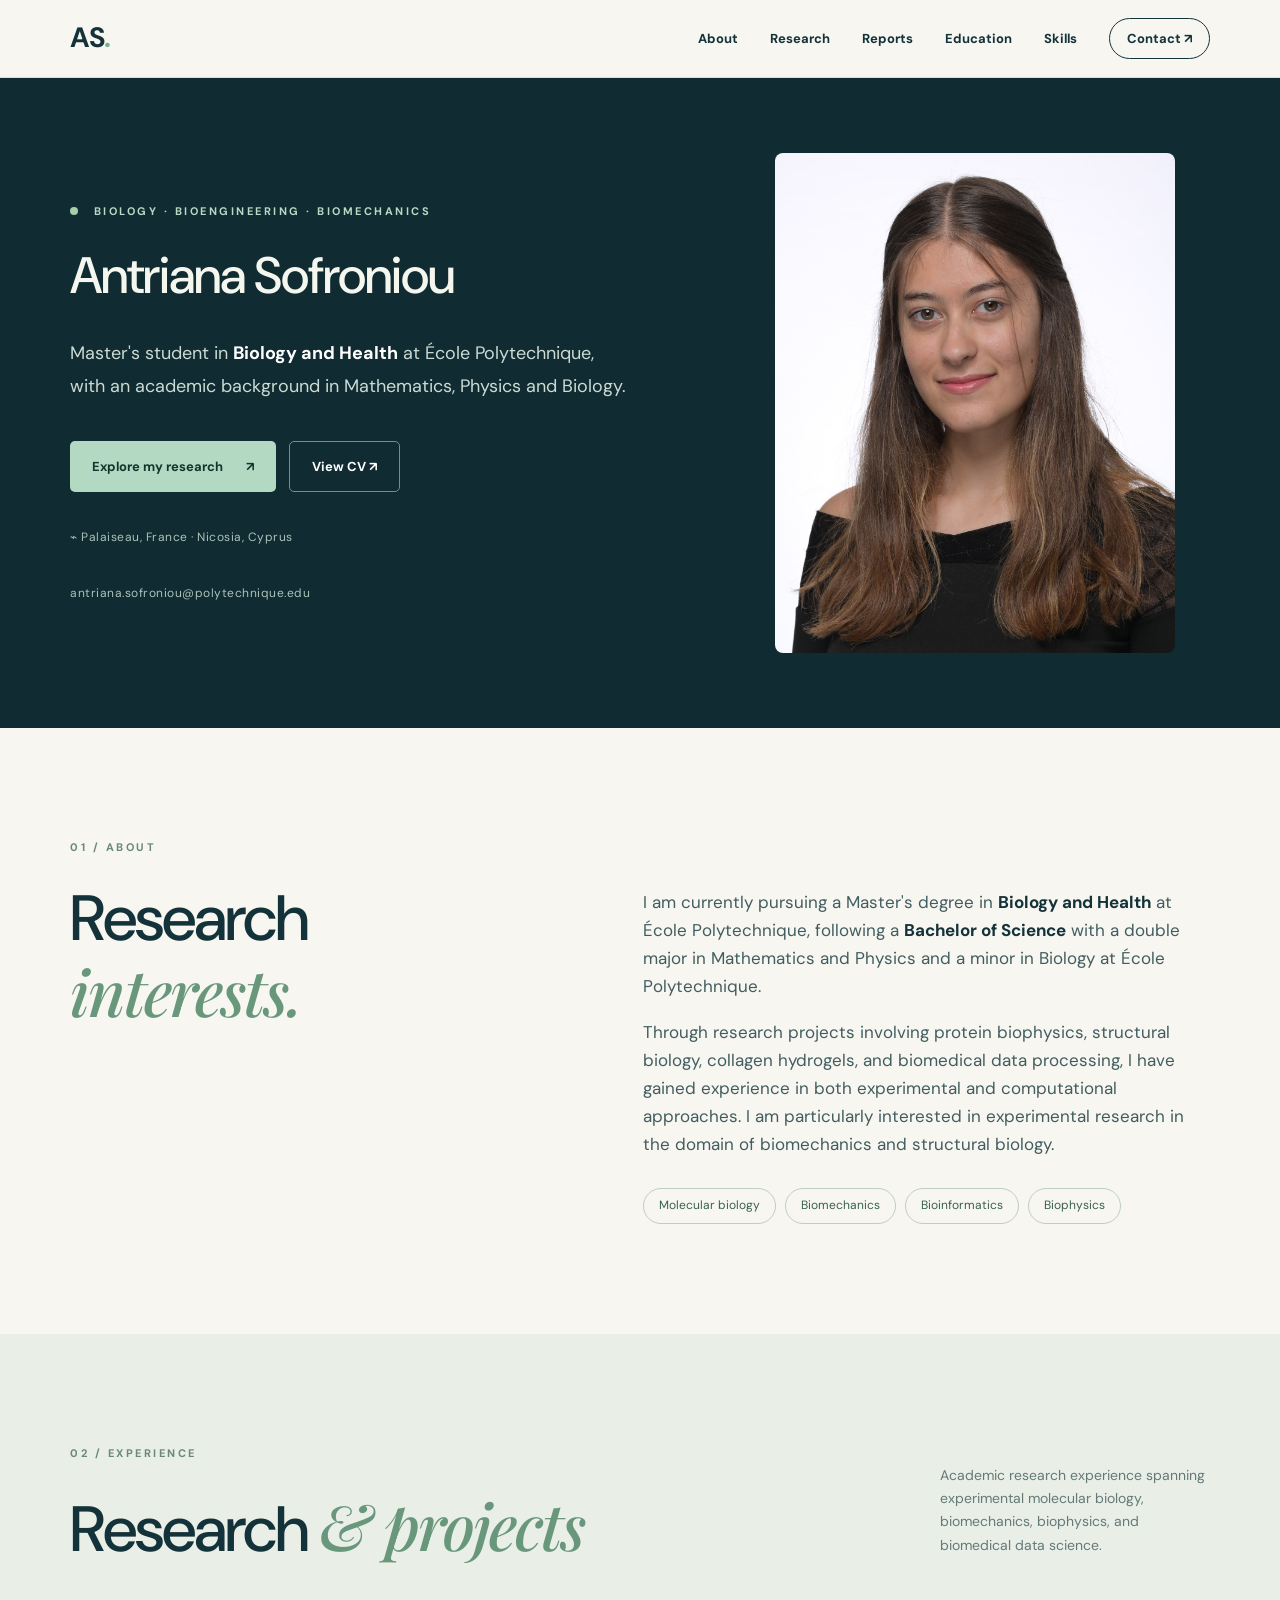
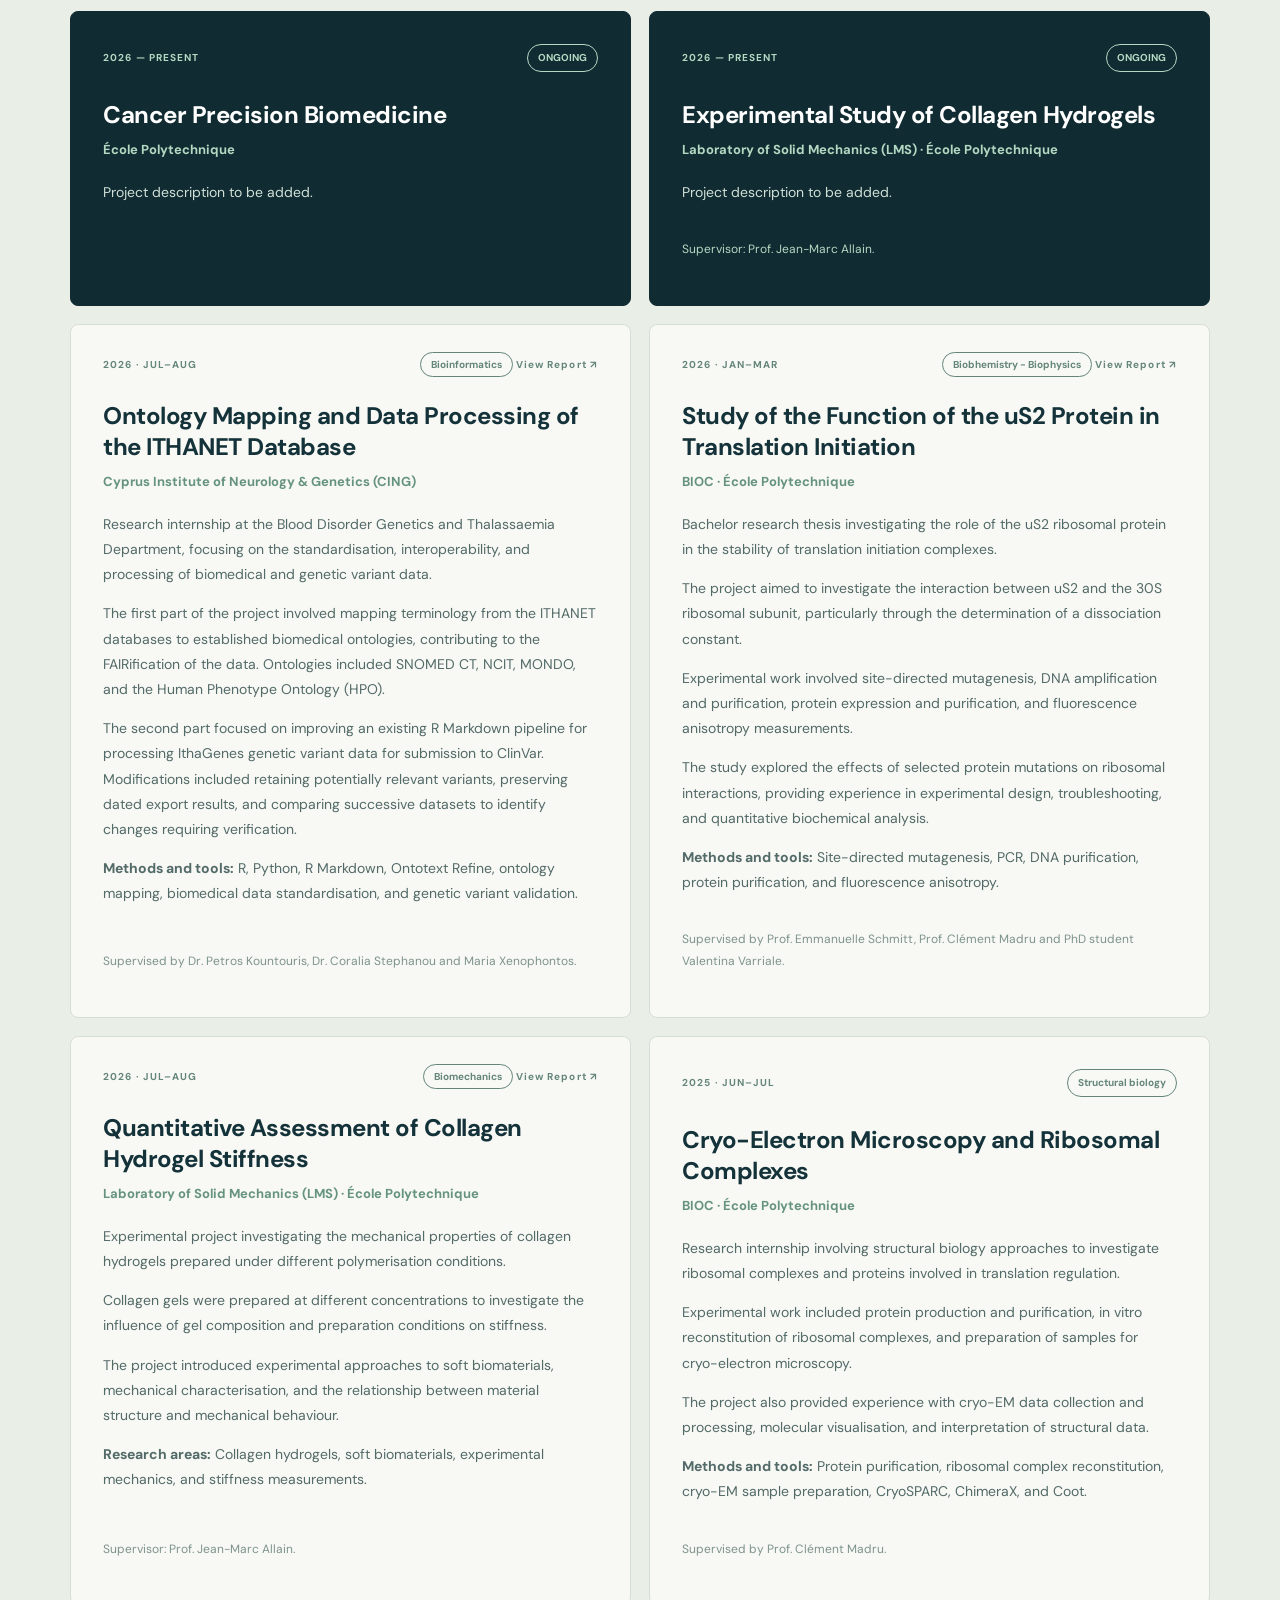
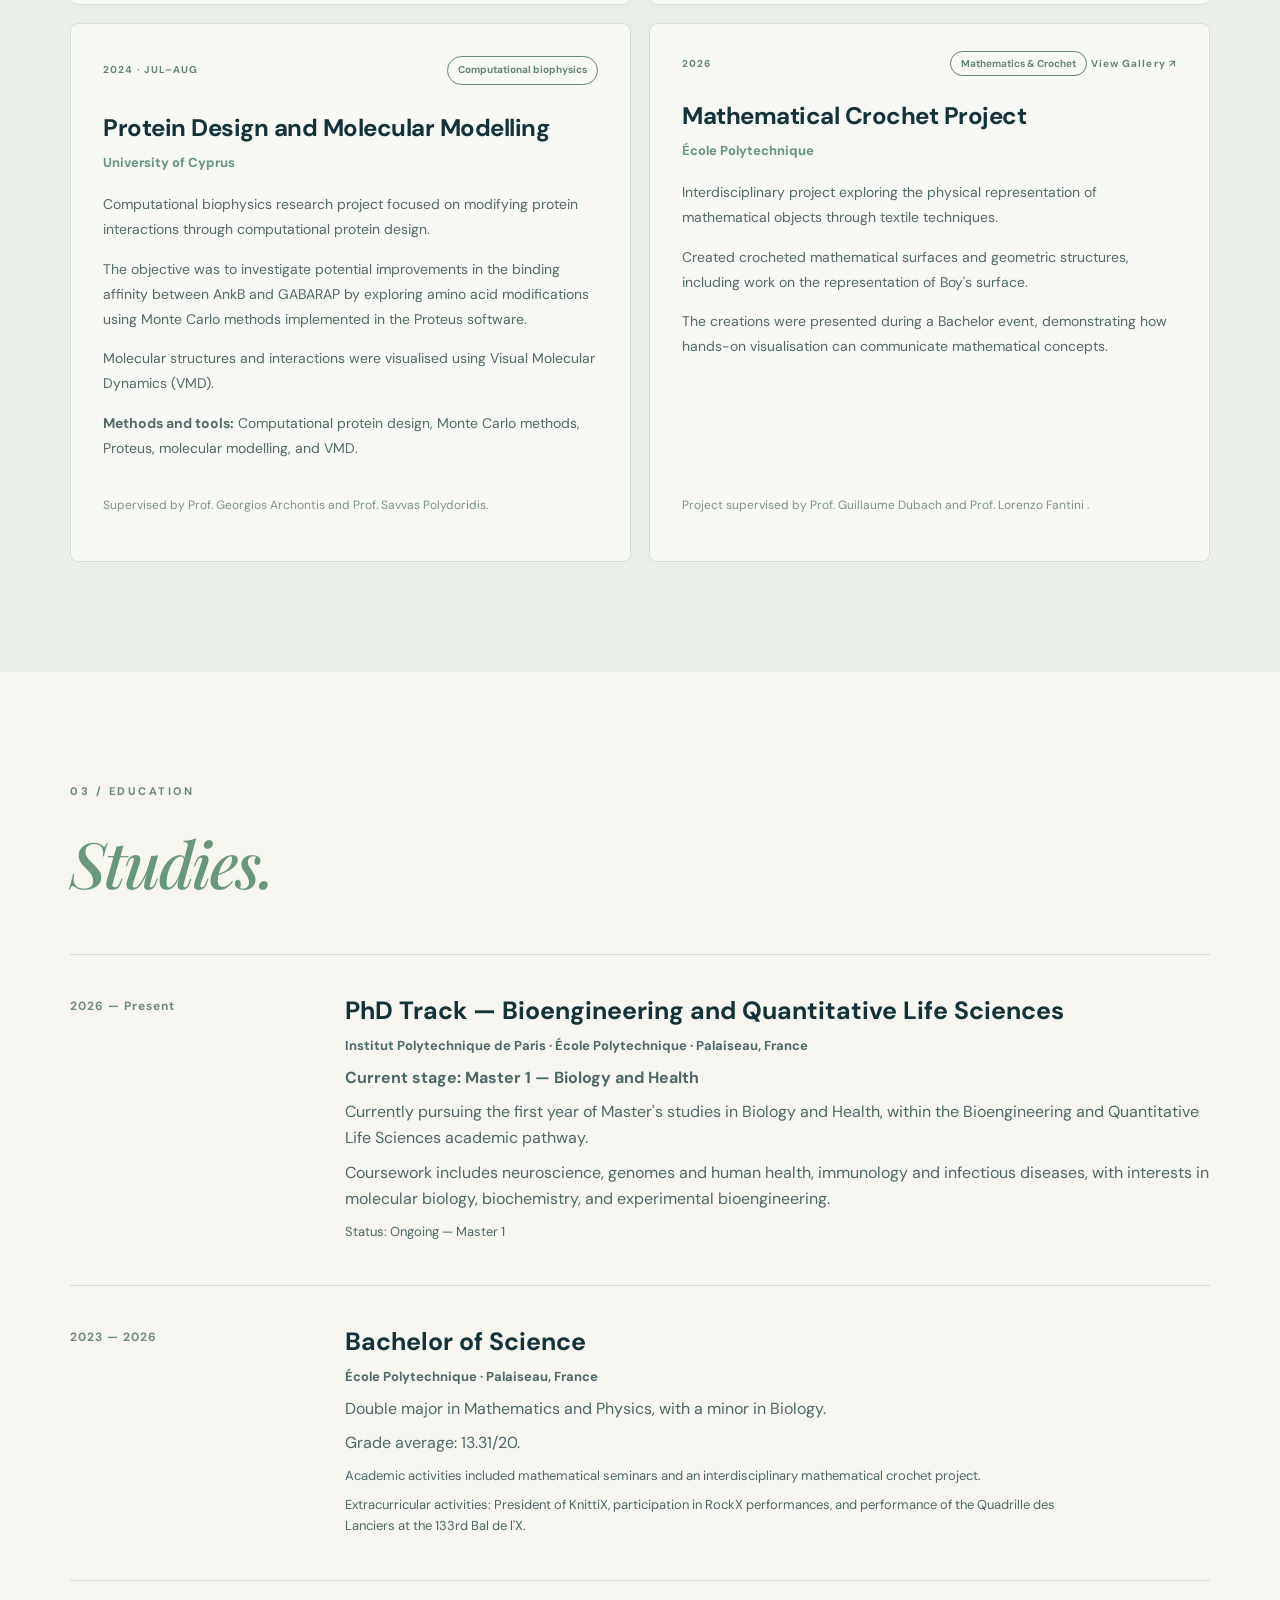
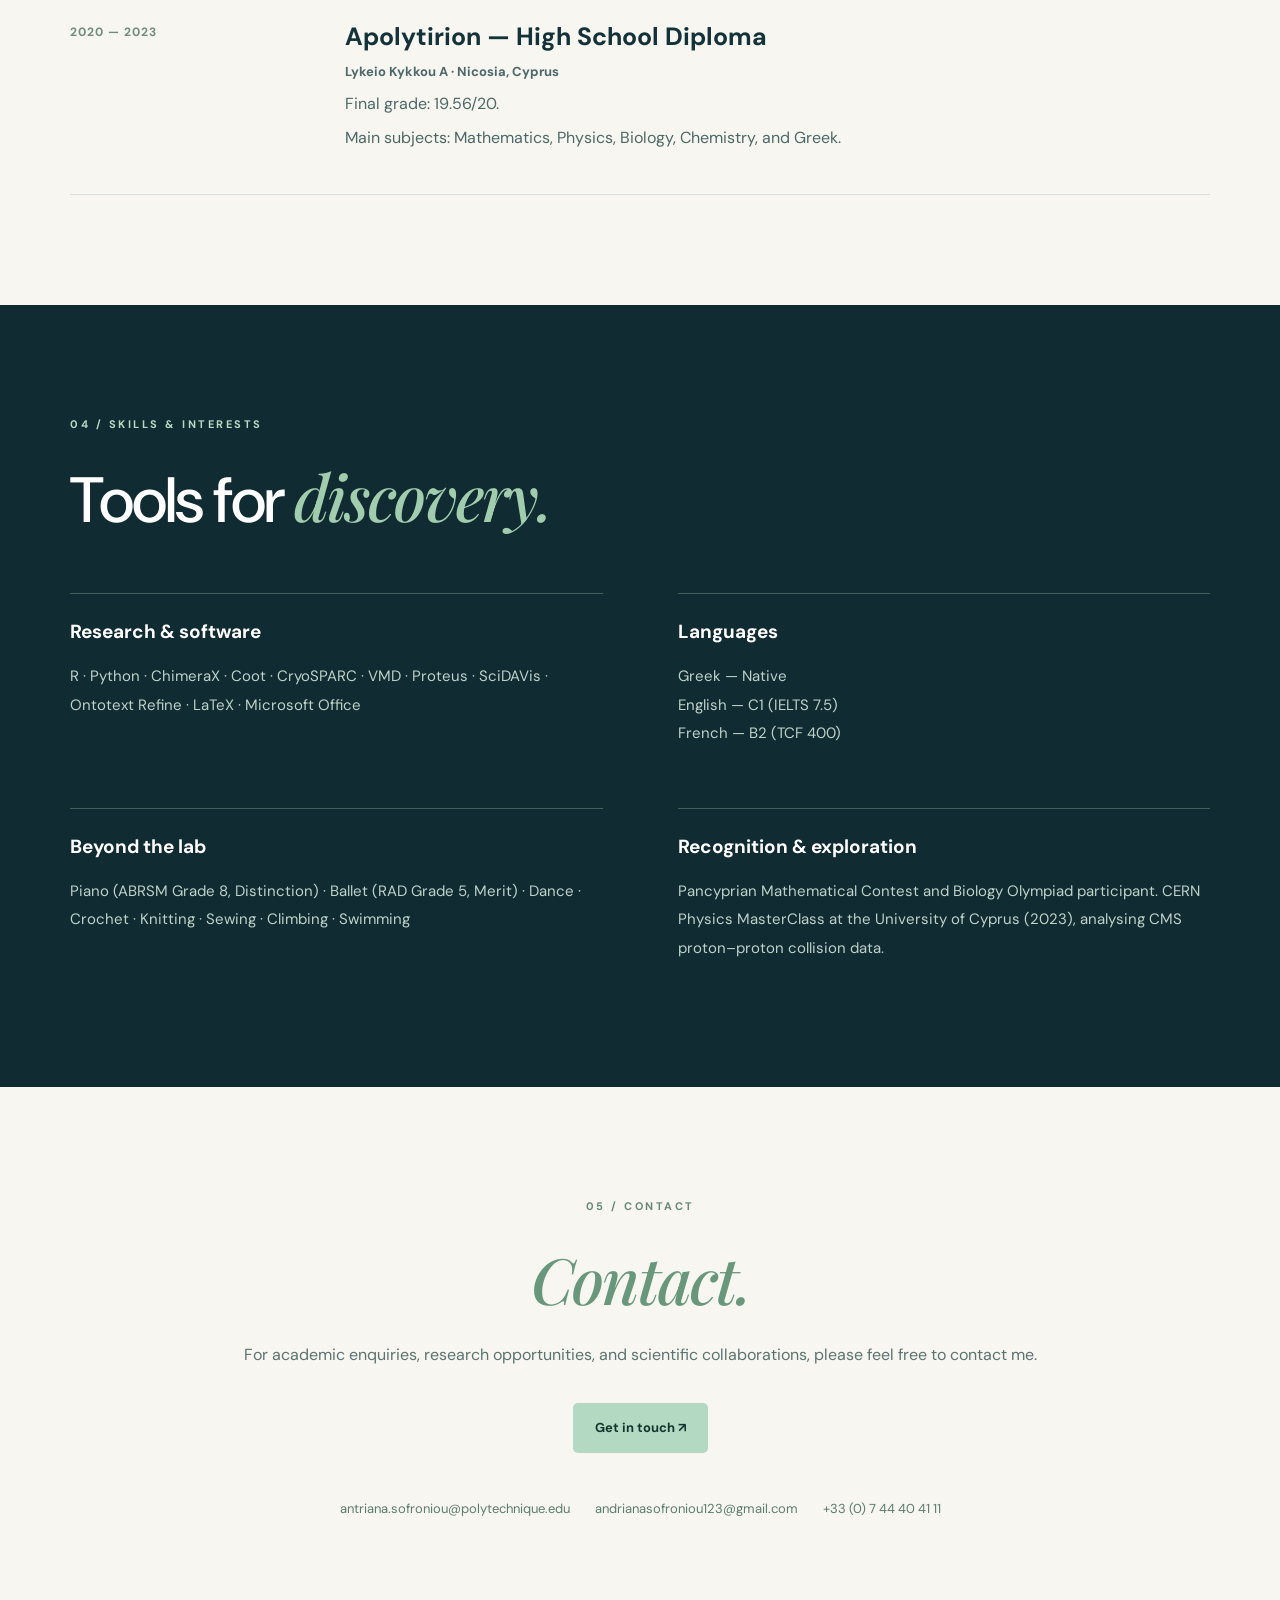
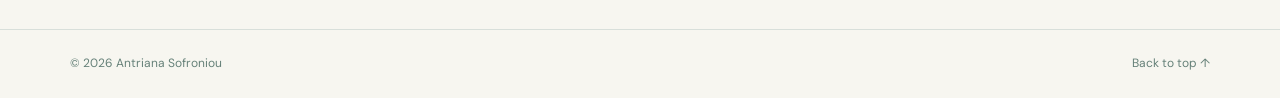
==== index.html @ 21ce2e19 "Update homepage with profile photo and professional design" ====
<!doctype html>
<html lang="en">

<head>
  <meta charset="utf-8">
  <meta name="viewport" content="width=device-width, initial-scale=1">

  <meta name="description"
    content="Antriana Sofroniou — Master's student in Biology and Health at École Polytechnique, with research experience in molecular biology, biomechanics, bioinformatics and biophysics.">

  <meta name="theme-color" content="#102b31">

  <title>Antriana Sofroniou | Academic & Research Portfolio</title>

  <link rel="stylesheet" href="style.css">
  <script src="script.js" defer></script>
</head>

<body>

  <a class="skip" href="#main">Skip to main content</a>

  <!-- NAVIGATION -->

  <header class="site-header">
    <nav class="nav wrap" aria-label="Main navigation">

      <a href="#top" class="brand">
        AS<span class="brand-dot">.</span>
      </a>

      <button
        class="menu-toggle"
        aria-expanded="false"
        aria-controls="nav-links"
        aria-label="Toggle menu">
        ☰
      </button>

      <div class="nav-links" id="nav-links">
        <a href="#about">About</a>
        <a href="#experience">Research</a>
        <a href="#reports">Reports</a>
        <a href="#education">Education</a>
        <a href="#skills">Skills</a>
        <a href="#contact" class="nav-contact">Contact ↗</a>
      </div>

    </nav>
  </header>

  <main id="main">

    <!-- HERO -->

    <section class="hero" id="top">
      <div class="wrap hero-grid">

        <div>

          <p class="eyebrow">
            <span class="signal"></span>
            BIOLOGY · BIOENGINEERING · BIOMECHANICS
          </p>

          <h1>Antriana Sofroniou</h1>

          <p class="hero-lead">
            Master's student in <strong>Biology and Health</strong>
            at École Polytechnique, with an academic background
            in Mathematics, Physics and Biology.
          </p>

          <div class="actions">

            <a class="btn btn-primary" href="#experience">
              Explore my research <span>↗</span>
            </a>

            <a class="btn btn-secondary"
              href="cv.pdf"
              target="_blank"
              rel="noopener noreferrer">
              View CV ↗
            </a>

          </div>

          <p class="location">
            ⌁ Palaiseau, France · Nicosia, Cyprus
          </p>

          <p class="location">
            <a href="mailto:antriana.sofroniou@polytechnique.edu">
              antriana.sofroniou@polytechnique.edu
            </a>
          </p>

        </div>

        <!-- PROFILE PHOTOGRAPH -->

        <div class="hero-photo">
          <img
            src="images/profile.jpg"
            alt="Portrait of Antriana Sofroniou">
        </div>

      </div>
    </section>


    <!-- ABOUT / RESEARCH INTERESTS -->

    <section class="section intro-section" id="about">

      <div class="wrap two-col">

        <div>
          <p class="eyebrow dark">01 / ABOUT</p>

          <h2>
            Research<br>
            <em>interests.</em>
          </h2>
        </div>

        <div class="intro-copy">

          <p>
            I am currently pursuing a Master's degree in
            <strong>Biology and Health</strong> at École Polytechnique,
            following a <strong>Bachelor of Science</strong> with a double major
            in Mathematics and Physics and a minor in Biology at École Polytechnique.
          </p>

          <p>
            Through research projects involving protein biophysics,
            structural biology, collagen hydrogels, and biomedical
            data processing, I have gained experience in both
            experimental and computational approaches.
            I am particularly interested in experimental research in the domain of biomechanics and structural biology.
          </p>

          <div class="tags">
            <span>Molecular biology</span>
            <span>Biomechanics</span>
            <span>Bioinformatics</span>
            <span>Biophysics</span>
          </div>

        </div>

      </div>
    </section>


    <!-- RESEARCH EXPERIENCE -->

    <section class="section section-tinted" id="experience">

      <div class="wrap">

        <div class="section-heading">

          <div>
            <p class="eyebrow dark">02 / EXPERIENCE</p>

            <h2>
              Research <em>& projects</em>
            </h2>
          </div>

          <p class="heading-note">
            Academic research experience spanning experimental
            molecular biology, biomechanics, biophysics, and biomedical data science.
          </p>

        </div>


        <div class="experience-grid">
          
          <!-- ONGOING PROJECT 1: CANCER -->

          <article class="project ongoing-project">

            <div class="project-meta">
              <span>2026 — PRESENT</span>
              <span class="type">ONGOING</span>
            </div>

            <h3>Cancer Precision Biomedicine</h3>

            <p class="institution">
              École Polytechnique
            </p>

            <p>
              Project description to be added.
            </p>

          </article>


          <!-- ONGOING PROJECT 2: COLLAGEN -->

          <article class="project ongoing-project">

            <div class="project-meta">
              <span>2026 — PRESENT</span>
              <span class="type">ONGOING</span>
            </div>

            <h3>Experimental Study of Collagen Hydrogels</h3>

            <p class="institution">
              Laboratory of Solid Mechanics (LMS) ·
              École Polytechnique
            </p>

            <p>
              Project description to be added.
            </p>

            <p class="supervisor">
              Supervisor: Prof. Jean-Marc Allain.
            </p>

          </article>

          <!-- PROJECT 1: CING -->

          <article class="project">

            
            <div class="project-meta">
              <span>2026 · JUL–AUG</span>

              <div class="project-meta-actions">
                <span class="type">Bioinformatics</span>

                <a href="reports/ithanet-report.pdf"
                  class="report-button"
                  target="_blank"
                  rel="noopener noreferrer">
                  View Report ↗
                </a>
              </div>
            </div>


            <h3>
              Ontology Mapping and Data Processing
              of the ITHANET Database
            </h3>

            <p class="institution">
              Cyprus Institute of Neurology & Genetics (CING)
            </p>

            <p>
              Research internship at the Blood Disorder Genetics
              and Thalassaemia Department, focusing on the
              standardisation, interoperability, and processing
              of biomedical and genetic variant data.
            </p>

            <p>
              The first part of the project involved mapping
              terminology from the ITHANET databases to
              established biomedical ontologies, contributing
              to the FAIRification of the data.
              Ontologies included SNOMED CT, NCIT, MONDO,
              and the Human Phenotype Ontology (HPO).
            </p>

            <p>
              The second part focused on improving an existing
              R Markdown pipeline for processing IthaGenes
              genetic variant data for submission to ClinVar.
              Modifications included retaining potentially
              relevant variants, preserving dated export results,
              and comparing successive datasets to identify
              changes requiring verification.
            </p>

            <p>
              <strong>Methods and tools:</strong>
              R, Python, R Markdown, Ontotext Refine,
              ontology mapping, biomedical data standardisation,
              and genetic variant validation.
            </p>

            <p class="supervisor">
              Supervised by Dr. Petros Kountouris,
              Dr. Coralia Stephanou and Maria Xenophontos.
            </p>

          </article>

           <!-- PROJECT 5: BACHELOR THESIS -->

          <article class="project">

            
            <div class="project-meta">
              <span>2026 · JAN–MAR</span>

              <div class="project-meta-actions">
                <span class="type">Biobhemistry - Biophysics</span>

                <a href="reports/thesis-report.pdf"
                  class="report-button"
                  target="_blank"
                  rel="noopener noreferrer">
                  View Report ↗
                </a>
              </div>
            </div>

            <h3>
              Study of the Function of the uS2 Protein
              in Translation Initiation
            </h3>

            <p class="institution">
              BIOC · École Polytechnique
            </p>

            <p>
              Bachelor research thesis investigating
              the role of the uS2 ribosomal protein
              in the stability of translation
              initiation complexes.
            </p>

            <p>
              The project aimed to investigate the interaction
              between uS2 and the 30S ribosomal subunit,
              particularly through the determination
              of a dissociation constant.
            </p>

            <p>
              Experimental work involved site-directed
              mutagenesis, DNA amplification and
              purification, protein expression
              and purification, and fluorescence
              anisotropy measurements.
            </p>

            <p>
              The study explored the effects of selected
              protein mutations on ribosomal interactions,
              providing experience in experimental design,
              troubleshooting, and quantitative
              biochemical analysis.
            </p>

            <p>
              <strong>Methods and tools:</strong>
              Site-directed mutagenesis, PCR,
              DNA purification, protein purification,
              and fluorescence anisotropy.
            </p>

            <p class="supervisor">
              Supervised by Prof. Emmanuelle Schmitt,
              Prof. Clément Madru and
              PhD student Valentina Varriale.
            </p>

          </article>

          <!-- PROJECT 2: COLLAGEN HYDROGELS -->

          <article class="project">

            <div class="project-meta">
              <span>2026 · JUL–AUG</span>

              <div class="project-meta-actions">
                <span class="type">Biomechanics</span>

                <a href="reports/collagen-report.pdf"
                  class="report-button"
                  target="_blank"
                  rel="noopener noreferrer">
                  View Report ↗
                </a>
              </div>
            </div>

            <h3>
              Quantitative Assessment of Collagen
              Hydrogel Stiffness
            </h3>

            <p class="institution">
              Laboratory of Solid Mechanics (LMS) · École Polytechnique
            </p>

            <p>
              Experimental project investigating the mechanical
              properties of collagen hydrogels prepared under
              different polymerisation conditions.
            </p>

            <p>
              Collagen gels were prepared at different
              concentrations to investigate the influence
              of gel composition and preparation conditions
              on stiffness.
            </p>

            <p>
              The project introduced experimental approaches
              to soft biomaterials, mechanical characterisation,
              and the relationship between material structure
              and mechanical behaviour.
            </p>

            <p>
              <strong>Research areas:</strong>
              Collagen hydrogels, soft biomaterials,
              experimental mechanics, and stiffness measurements.
            </p>

            <p class="supervisor">
              Supervisor: Prof. Jean-Marc Allain.
            </p>

          </article>


          <!-- PROJECT 3: CRYO-EM -->

          <article class="project">

            <div class="project-meta">
              <span>2025 · JUN–JUL</span>
              <span class="type">Structural biology</span>
            </div>
            <h3>
              Cryo-Electron Microscopy and
              Ribosomal Complexes
            </h3>

            <p class="institution">
              BIOC · École Polytechnique
            </p>

            <p>
              Research internship involving structural
              biology approaches to investigate ribosomal
              complexes and proteins involved in
              translation regulation.
            </p>

            <p>
              Experimental work included protein production
              and purification, in vitro reconstitution of
              ribosomal complexes, and preparation of samples
              for cryo-electron microscopy.
            </p>

            <p>
              The project also provided experience with
              cryo-EM data collection and processing,
              molecular visualisation, and interpretation
              of structural data.
            </p>

            <p>
              <strong>Methods and tools:</strong>
              Protein purification, ribosomal complex
              reconstitution, cryo-EM sample preparation,
              CryoSPARC, ChimeraX, and Coot.
            </p>

            <p class="supervisor">
              Supervised by Prof. Clément Madru.
            </p>

          </article>


          <!-- PROJECT 4: PROTEIN DESIGN -->

          <article class="project">

            <div class="project-meta">
              <span>2024 · JUL–AUG</span>
              <span class="type">Computational biophysics</span>
            </div>
            <h3>
              Protein Design and Molecular Modelling
            </h3>

            <p class="institution">
              University of Cyprus
            </p>

            <p>
              Computational biophysics research project
              focused on modifying protein interactions
              through computational protein design.
            </p>

            <p>
              The objective was to investigate potential
              improvements in the binding affinity between
              AnkB and GABARAP by exploring amino acid
              modifications using Monte Carlo methods
              implemented in the Proteus software.
            </p>

            <p>
              Molecular structures and interactions
              were visualised using Visual Molecular
              Dynamics (VMD).
            </p>

            <p>
              <strong>Methods and tools:</strong>
              Computational protein design,
              Monte Carlo methods, Proteus,
              molecular modelling, and VMD.
            </p>

            <p class="supervisor">
              Supervised by Prof. Georgios Archontis
              and Prof. Savvas Polydoridis.
            </p>

          </article>





          <!-- PROJECT 6: MATHEMATICAL CROCHET -->

          <article class="project">


            <div class="project-meta">
              <span>2026</span>

              <div class="project-meta-actions">
                <span class="type">Mathematics & Crochet</span>

                <a href="reports/crochet-report.pdf"
                  class="report-button"
                  target="_blank"
                  rel="noopener noreferrer">
                  View Gallery ↗
                </a>
              </div>
            </div>

            <h3>
              Mathematical Crochet Project
            </h3>

            <p class="institution">
              École Polytechnique
            </p>

            <p>
              Interdisciplinary project exploring the
              physical representation of mathematical
              objects through textile techniques.
            </p>

            <p>
              Created crocheted mathematical surfaces
              and geometric structures, including work
              on the representation of Boy's surface.
            </p>

            <p>
              The creations were presented during
              a Bachelor event, demonstrating how
              hands-on visualisation can communicate
              mathematical concepts.
            </p>
            
            <p class="supervisor">
              Project supervised by
              <a href="https://guillaume-dubach.perso.cmls.polytechnique.fr/"
                target="_blank" rel="noopener noreferrer">
                Prof. Guillaume Dubach
              </a>
              and
              <a href="https://lorenzofantini.eu/"
                target="_blank" rel="noopener noreferrer">
                Prof. Lorenzo Fantini
              </a>.
            </p>

          </article>

        </div>

      </div>

    </section>


    <!-- EDUCATION -->

    <section class="section" id="education">

      <div class="wrap">

        <p class="eyebrow dark">03 / EDUCATION</p>

        <h2>
          <em>Studies.</em>
        </h2>

        <div class="timeline">

          <!-- CURRENT MASTER'S -->

          <article class="timeline-item">

            <div class="date">
              2026 — Present
            </div>

            <div>

              <h3>
                PhD Track — Bioengineering and
                Quantitative Life Sciences
              </h3>

              <p class="institution">
                Institut Polytechnique de Paris ·
                École Polytechnique · Palaiseau, France
              </p>

              <p>
                <strong>
                  Current stage: Master 1 — Biology and Health
                </strong>
              </p>

              <p>
                Currently pursuing the first year of
                Master's studies in Biology and Health,
                within the Bioengineering and Quantitative
                Life Sciences academic pathway.
              </p>

              <p>
                Coursework includes neuroscience,
                genomes and human health,
                immunology and infectious diseases,
                with interests in molecular biology,
                biochemistry, and experimental bioengineering.
              </p>

              <p class="small">
                Status: Ongoing — Master 1
              </p>

            </div>

          </article>


          <!-- BACHELOR -->

          <article class="timeline-item">

            <div class="date">
              2023 — 2026
            </div>

            <div>

              <h3>Bachelor of Science</h3>

              <p class="institution">
                École Polytechnique · Palaiseau, France
              </p>

              <p>
                Double major in Mathematics and Physics,
                with a minor in Biology.
              </p>

              <p>
                Grade average: 13.31/20.
              </p>

              <p class="small">
                Academic activities included mathematical
                seminars and an interdisciplinary
                mathematical crochet project.
              </p>

              <p class="small">
                Extracurricular activities:
                President of KnittiX, participation
                in RockX performances, and
                performance of the Quadrille des Lanciers
                at the 133rd Bal de l'X.
              </p>

            </div>

          </article>


          <!-- HIGH SCHOOL -->

          <article class="timeline-item">

            <div class="date">
              2020 — 2023
            </div>

            <div>

              <h3>
                Apolytirion — High School Diploma
              </h3>

              <p class="institution">
                Lykeio Kykkou A · Nicosia, Cyprus
              </p>

              <p>
                Final grade: 19.56/20.
              </p>

              <p>
                Main subjects: Mathematics,
                Physics, Biology, Chemistry,
                and Greek.
              </p>

            </div>

          </article>

        </div>

      </div>

    </section>


    <!-- SKILLS AND INTERESTS -->

    <section class="section section-dark" id="skills">

      <div class="wrap">

        <p class="eyebrow">
          04 / SKILLS & INTERESTS
        </p>

        <h2>
          Tools for <em>discovery.</em>
        </h2>

        <div class="skills-grid">

          <div>

            <h3>Research & software</h3>

            <p>
              R · Python · ChimeraX · Coot ·
              CryoSPARC · VMD · Proteus ·
              SciDAVis · Ontotext Refine ·
              LaTeX · Microsoft Office
            </p>

          </div>


          <div>

            <h3>Languages</h3>

            <p>
              Greek — Native<br>
              English — C1 (IELTS 7.5)<br>
              French — B2 (TCF 400)
            </p>

          </div>


          <div>

            <h3>Beyond the lab</h3>

            <p>
              Piano (ABRSM Grade 8, Distinction) ·
              Ballet (RAD Grade 5, Merit) ·
              Dance · Crochet · Knitting ·
              Sewing · Climbing · Swimming
            </p>

          </div>


          <div>

            <h3>Recognition & exploration</h3>

            <p>
              Pancyprian Mathematical Contest
              and Biology Olympiad participant.
              CERN Physics MasterClass at the
              University of Cyprus (2023),
              analysing CMS proton–proton
              collision data.
            </p>

          </div>

        </div>

      </div>

    </section>


    <!-- CONTACT -->

    <section class="section contact-section" id="contact">

      <div class="wrap contact-wrap">

        <p class="eyebrow dark">
          05 / CONTACT
        </p>

        <h2>
          <em>Contact.</em>
        </h2>

        <p>
          For academic enquiries, research opportunities,
          and scientific collaborations, please feel
          free to contact me.
        </p>

        <a class="btn btn-primary"
           href="mailto:antriana.sofroniou@polytechnique.edu">
          Get in touch ↗
        </a>

        <div class="contact-details">

          <a href="mailto:antriana.sofroniou@polytechnique.edu">
            antriana.sofroniou@polytechnique.edu
          </a>

          <a href="mailto:andrianasofroniou123@gmail.com">
            andrianasofroniou123@gmail.com
          </a>

          <a href="tel:+33744404111">
            +33 (0) 7 44 40 41 11
          </a>

        </div>

      </div>

    </section>

  </main>


  <!-- FOOTER -->

  <footer>

    <div class="wrap footer-wrap">

      <span>
        © <span id="year">2026</span>
        Antriana Sofroniou
      </span>

      <a href="#top">
        Back to top ↑
      </a>

    </div>

  </footer>

</body>
</html>
---- style.css ----
@import url('https://fonts.googleapis.com/css2?family=DM+Sans:wght@400;500;600;700&family=Playfair+Display:ital,wght@0,500;1,500&display=swap');
:root{--ink:#143239;--deep:#102b31;--cream:#f7f6f0;--sage:#dce8db;--mint:#bbddcb;--muted:#61757a;--line:#d8dfda}*{box-sizing:border-box}html{scroll-behavior:smooth;scroll-padding-top:85px}body{margin:0;font-family:'DM Sans',Arial,sans-serif;background:var(--cream);color:var(--ink);line-height:1.65}a{color:inherit;text-decoration:none}a:focus-visible,button:focus-visible{outline:3px solid #70b99b;outline-offset:4px}.wrap{width:min(1140px,calc(100% - 48px));margin:auto}.skip{position:absolute;top:-100px;left:12px;background:#fff;padding:10px;z-index:99}.skip:focus{top:10px}.site-header{height:78px;position:sticky;top:0;z-index:10;background:rgba(247,246,240,.95);border-bottom:1px solid var(--line);backdrop-filter:blur(16px)}.nav{height:100%;display:flex;justify-content:space-between;align-items:center}.brand{font-weight:700;font-size:28px;letter-spacing:-1.5px}.brand-dot,.period{color:#77af91}.nav-links{display:flex;align-items:center;gap:32px;font-size:13px;font-weight:700}.nav-links>a:hover{color:#58856f}.nav-contact{border:1px solid var(--ink);padding:9px 17px;border-radius:30px}.menu-toggle{display:none}.hero{background:var(--deep);color:#f5f7ef;overflow:hidden}.hero-grid{min-height:650px;display:grid;grid-template-columns:1.2fr .8fr;align-items:center;gap:25px}.eyebrow{font-size:11px;letter-spacing:2.5px;font-weight:700;color:#b9d9c5;margin:0 0 27px}.eyebrow.dark{color:#698879}.signal{width:8px;height:8px;border-radius:50%;display:inline-block;background:#a5cfac;margin-right:10px}h1,h2,h3,p{margin-top:0}h1,h2{letter-spacing:-2px;line-height:1.13}h1{font-size:clamp(55px,6.7vw,96px);font-weight:500;margin:0 0 31px}h1 em,h2 em{font-family:'Playfair Display',Georgia,serif;font-weight:500;color:#a0cdb0}.hero-lead{max-width:560px;color:#cbdbd4;font-size:18px;line-height:1.85}.hero-lead strong{color:#fff}.actions{display:flex;gap:13px;flex-wrap:wrap;margin-top:37px}.btn{display:inline-flex;align-items:center;justify-content:center;gap:23px;padding:14px 22px;font-size:13px;font-weight:700;border-radius:5px;transition:transform .2s,background .2s}.btn:hover{transform:translateY(-2px)}.btn-primary{background:#b4d9c3;color:#13352e}.btn-primary:hover{background:#cee8d6}.btn-secondary{border:1px solid #739086;color:white}.location{font-size:12px;letter-spacing:.5px;color:#acc3b9;margin:36px 0 0}.hero-visual{height:440px;position:relative;display:grid;place-items:center}.visual-orbit{position:absolute;border:1px solid #41615d;border-radius:50%;width:330px;height:330px}.orbit-two{transform:rotate(62deg) scaleX(.53)}.orbit-three{transform:rotate(-62deg) scaleX(.53)}.visual-center{width:230px;height:230px;border-radius:50%;background:#1a4546;display:grid;place-items:center;color:#a6d2b3;box-shadow:0 0 100px #7dc8ab1c}.visual-center svg{width:82%}.visual-label{position:absolute;font-size:10px;letter-spacing:2px;color:#86b39f}.label-top{top:45px;right:0}.label-bottom{bottom:40px;left:15px}.section{padding:110px 0}.two-col{display:grid;grid-template-columns:1fr 1.2fr;gap:100px}h2{font-size:clamp(42px,5vw,66px);font-weight:500;margin-bottom:30px}h2 em{color:#69977b}.intro-copy{padding-top:50px;font-size:17px;color:#425d60}.intro-copy p{margin-bottom:18px}.intro-copy strong{color:var(--ink)}.tags{display:flex;flex-wrap:wrap;gap:9px;margin-top:30px}.tags span{border:1px solid #bdcfc4;border-radius:30px;padding:7px 15px;font-size:12px;color:#3a6050}.section-tinted{background:#e9eee7}.section-heading{display:flex;justify-content:space-between;align-items:end;gap:40px;margin-bottom:44px}.section-heading h2{margin:0}.heading-note{width:270px;color:#647a78;font-size:14px;margin:0 0 10px}.experience-grid{display:grid;grid-template-columns:repeat(2,minmax(0,1fr));gap:18px}.project{background:#f8f8f4;padding:32px;border:1px solid #d5dfd5;border-radius:8px;display:flex;flex-direction:column}.card-feature{background:var(--deep);color:#f4f8f0}.project-meta{display:flex;justify-content:space-between;align-items:center;gap:12px;font-size:10px;letter-spacing:1.1px;font-weight:700;color:#64867a;margin-bottom:27px}.card-feature .project-meta{color:#b5d8c1}.type{border:1px solid currentColor;border-radius:30px;padding:5px 10px;letter-spacing:0;font-size:10px;white-space:nowrap}.project h3{font-size:24px;line-height:1.3;letter-spacing:-.5px;margin-bottom:9px}.institution{font-size:13px;font-weight:700;color:#669380;margin-bottom:19px}.card-feature .institution{color:#a5d4b4}.project>p:not(.institution){color:#526a68;font-size:14px;line-height:1.8}.card-feature>p:not(.institution){color:#d0e0d8}.project .supervisor{margin-top:auto;padding-top:20px;font-size:12px!important;color:#7d938c!important}.card-feature .supervisor{color:#bbd3c7!important}.timeline{margin-top:50px;border-top:1px solid var(--line)}.timeline-item{display:grid;grid-template-columns:240px 1fr;gap:35px;padding:35px 0;border-bottom:1px solid var(--line)}.date{font-size:12px;font-weight:700;color:#708c7a;letter-spacing:1px;padding-top:7px}.timeline h3{font-size:25px;margin-bottom:4px}.timeline p{color:#4d6868;margin-bottom:8px}.timeline .small{font-size:13px;max-width:710px}.section-dark{background:var(--deep);color:#fff}.section-dark h2 em{color:#a1cdae}.skills-grid{display:grid;grid-template-columns:repeat(2,1fr);gap:45px 75px;margin-top:55px}.skills-grid>div{border-top:1px solid #42605b;padding-top:22px}.skills-grid h3{font-size:19px;margin-bottom:15px}.skills-grid p{color:#bed2c9;font-size:15px;line-height:1.9}.contact-section{text-align:center}.contact-wrap>p:not(.eyebrow){color:#5b7371}.contact-wrap h2{margin-bottom:22px}.contact-wrap .btn{margin-top:19px}.contact-details{margin-top:45px;display:flex;justify-content:center;gap:25px;flex-wrap:wrap;font-size:13px;color:#5d7c6e}.contact-details a:hover{text-decoration:underline}footer{border-top:1px solid var(--line);padding:24px 0}.footer-wrap{display:flex;justify-content:space-between;font-size:12px;color:#658078}@media(max-width:800px){.hero-grid{grid-template-columns:1fr;min-height:unset;padding-top:95px;padding-bottom:65px}.hero-visual{height:280px;max-width:330px;margin:auto;width:100%}.visual-orbit{width:240px;height:240px}.visual-center{width:175px;height:175px}.two-col{grid-template-columns:1fr;gap:0}.intro-copy{padding-top:0}.section{padding:75px 0}.section-heading{display:block}.heading-note{width:auto;margin-top:18px}.timeline-item{grid-template-columns:1fr;gap:8px}.menu-toggle{display:block;background:none;border:0;font-size:26px;color:var(--ink);cursor:pointer}.nav-links{display:none;position:absolute;left:0;right:0;top:78px;background:var(--cream);padding:25px;flex-direction:column;align-items:start;border-bottom:1px solid var(--line)}.nav-links.open{display:flex}}@media(max-width:580px){.wrap{width:min(100% - 34px,1140px)}.experience-grid,.skills-grid{grid-template-columns:1fr}.project{padding:24px}.project-meta{flex-wrap:wrap}.hero-grid{padding-top:75px}.hero-visual{margin-top:15px}.contact-details{flex-direction:column;gap:8px}h1{font-size:clamp(49px,12vw,72px)}}@media(prefers-reduced-motion:reduce){html{scroll-behavior:auto}.btn{transition:none}}

/* Professional profile photograph */

.hero-photo {
  width: 100%;
  max-width: 400px;
  justify-self: center;
  margin: 0 auto;
}

.hero-photo img {
  display: block;
  width: 100%;
  height: 500px;
  object-fit: cover;
  object-position: center 25%;
  border-radius: 8px;
}

/* Professional heading */

.hero h1 {
  font-size: clamp(2.5rem, 4vw, 4rem);
  font-weight: 500;
  line-height: 1.15;
  letter-spacing: -0.02em;
}

/* Improve homepage layout */

.hero-grid {
  display: grid;
  grid-template-columns: minmax(0, 1.3fr) minmax(0, 1fr);
  align-items: center;
  gap: 60px;
}

.hero {
  min-height: 650px;
  display: flex;
  align-items: center;
}

@media (max-width: 768px) {
  .hero-grid {
    grid-template-columns: 1fr;
    gap: 40px;
  }

  .hero {
    padding: 60px 0;
  }
}


/* Ongoing research projects */

.experience-grid .ongoing-project {
  background-color: #102b31;
  border-color: #102b31;
  color: #ffffff;
}

.experience-grid .ongoing-project h3 {
  color: #ffffff;
}

.experience-grid .ongoing-project .project-meta {
  color: #b4d9c3;
}

.experience-grid .ongoing-project .institution {
  color: #b4d9c3;
}

.experience-grid .ongoing-project > p:not(.institution) {
  color: #d0e0d8;
}

.experience-grid .ongoing-project .supervisor {
  color: #b4d9c3 !important;
}

/* Research reports */

.reports-list {
  margin-top: 35px;
  border-top: 1px solid #d5dfd5;
}

.report-link {
  display: flex;
  justify-content: space-between;
  align-items: center;
  gap: 24px;
  padding: 22px 4px;
  border-bottom: 1px solid #d5dfd5;
  color: #102b31;
  text-decoration: none;
  transition: background-color 0.2s ease;
}

.report-link:hover {
  background-color: #e8eee7;
}

.report-link strong {
  display: block;
  font-size: 16px;
  margin-bottom: 3px;
}

.report-link small {
  display: block;
  color: #61757a;
}

.report-link > span:last-child {
  flex-shrink: 0;
  color: #477965;
  font-size: 13px;
  font-weight: 700;
}

@media (max-width: 600px) {
  .report-link {
    align-items: flex-start;
    flex-direction: column;
    gap: 8px;
  }
}
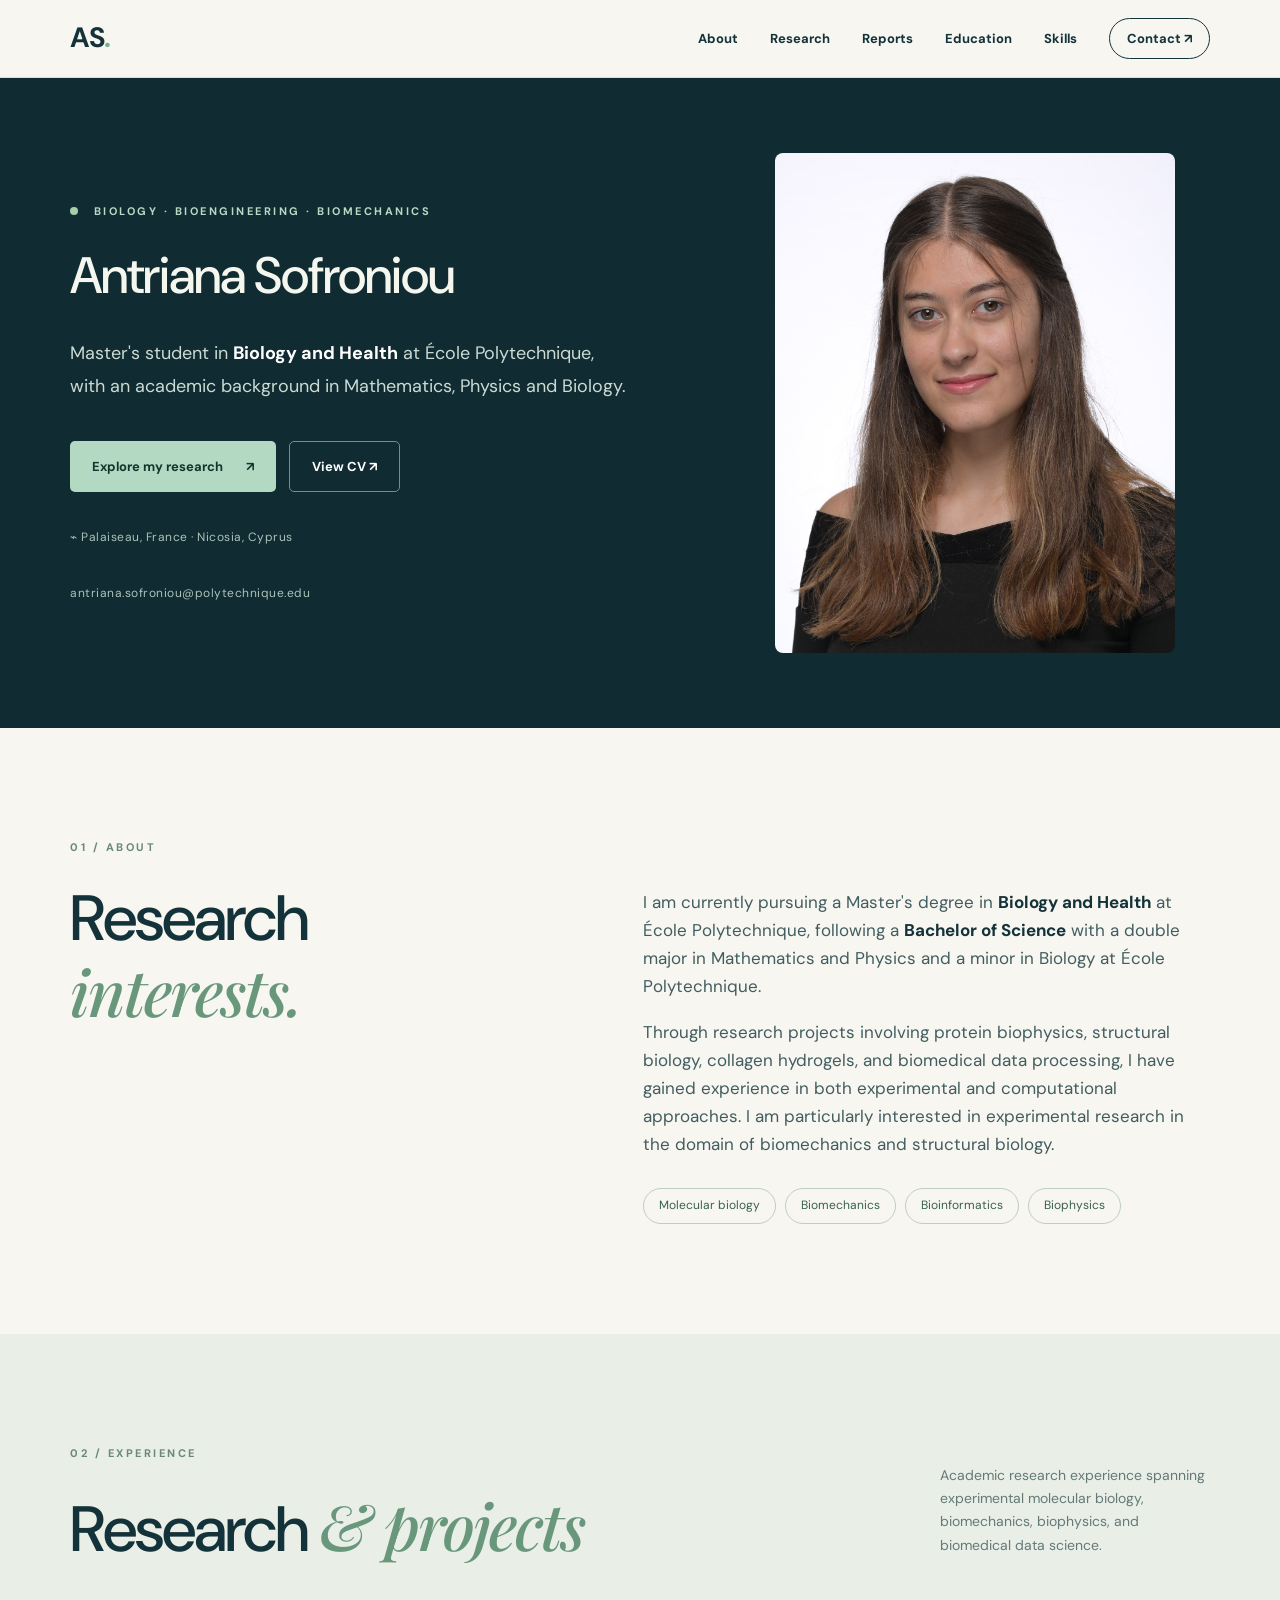
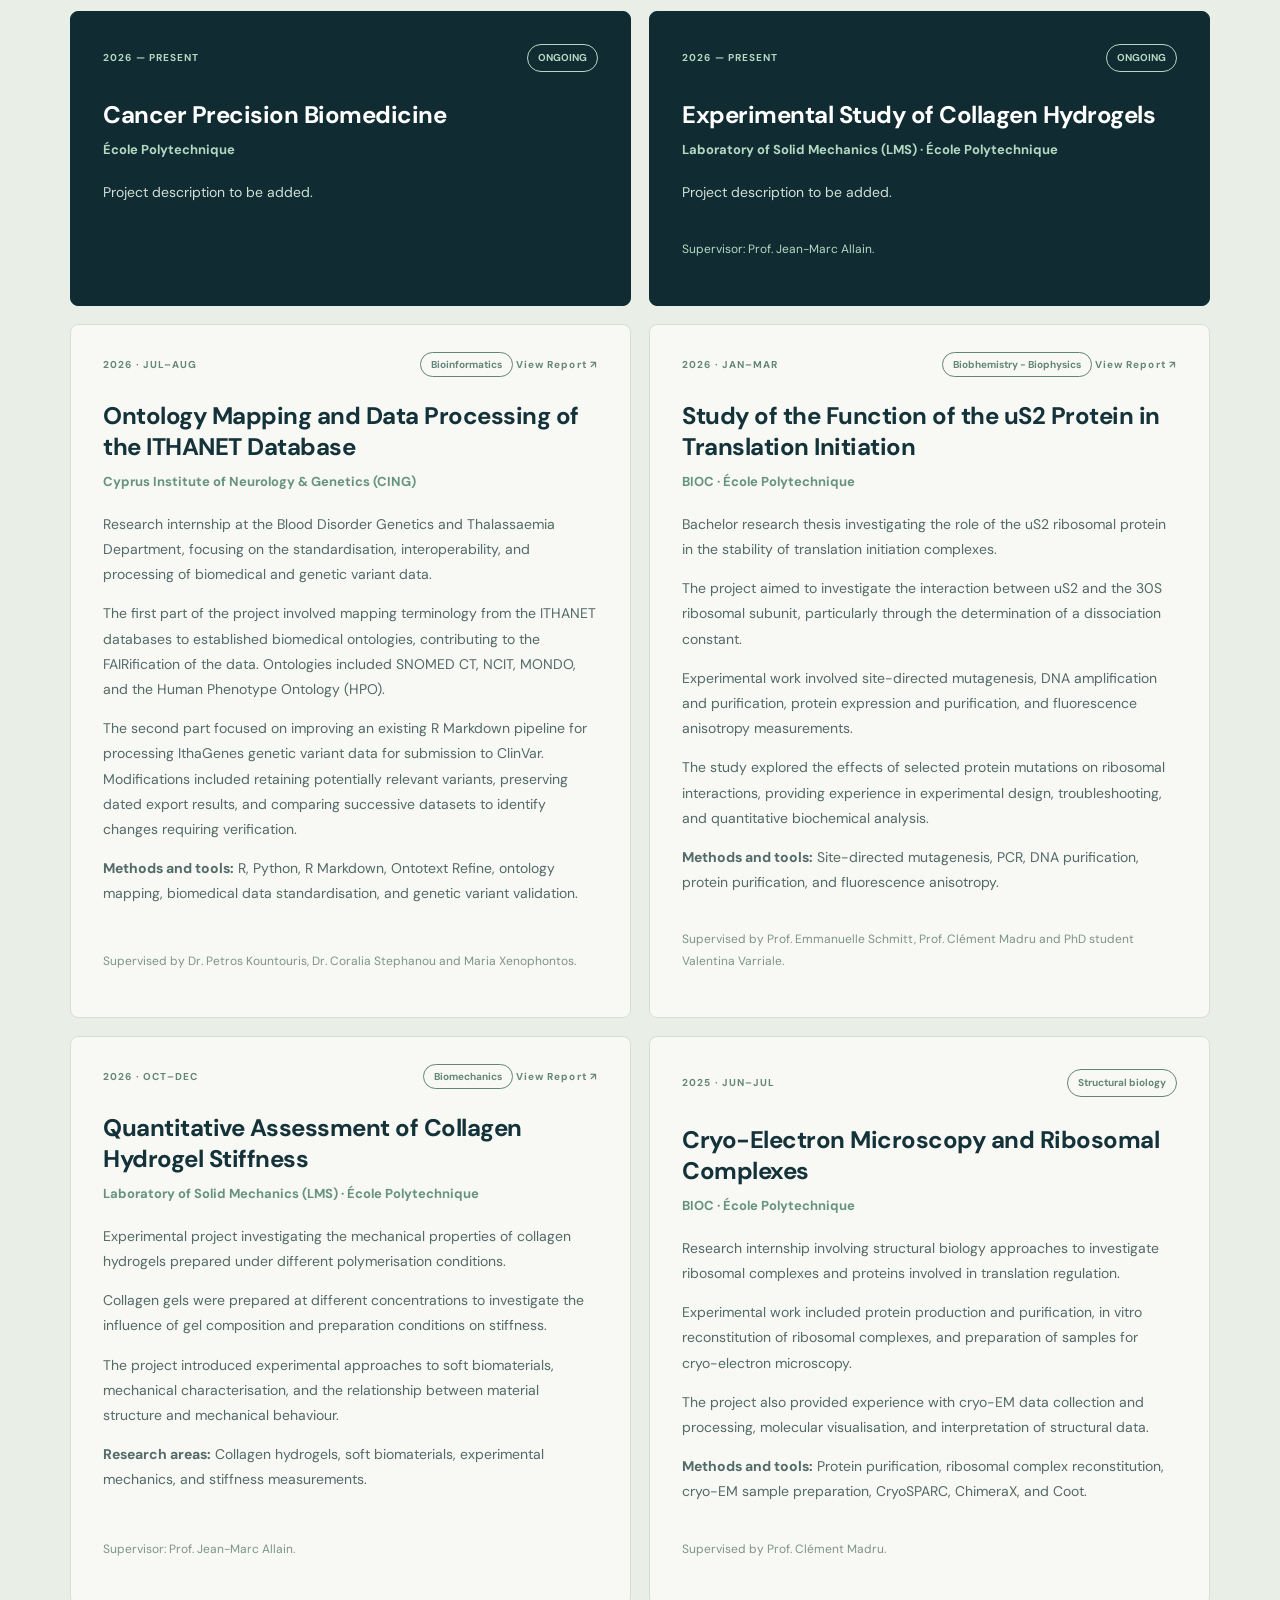
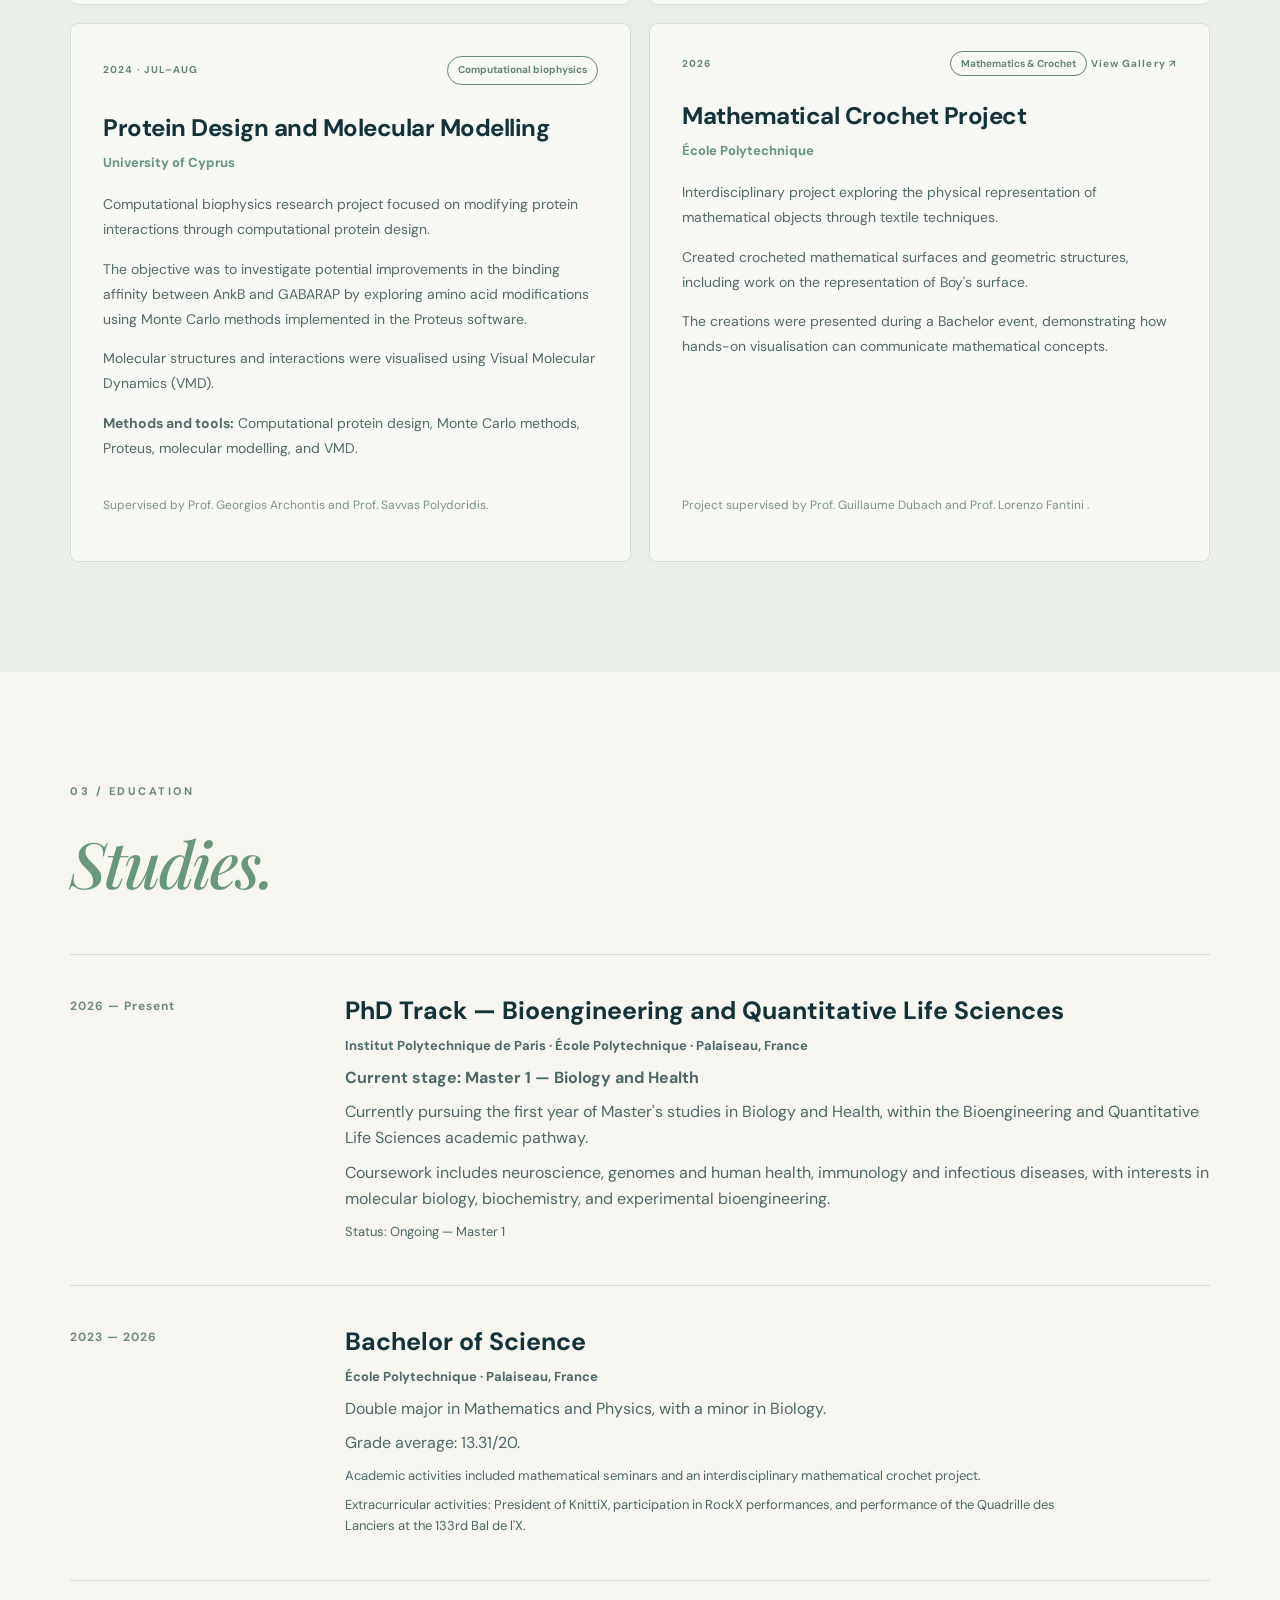
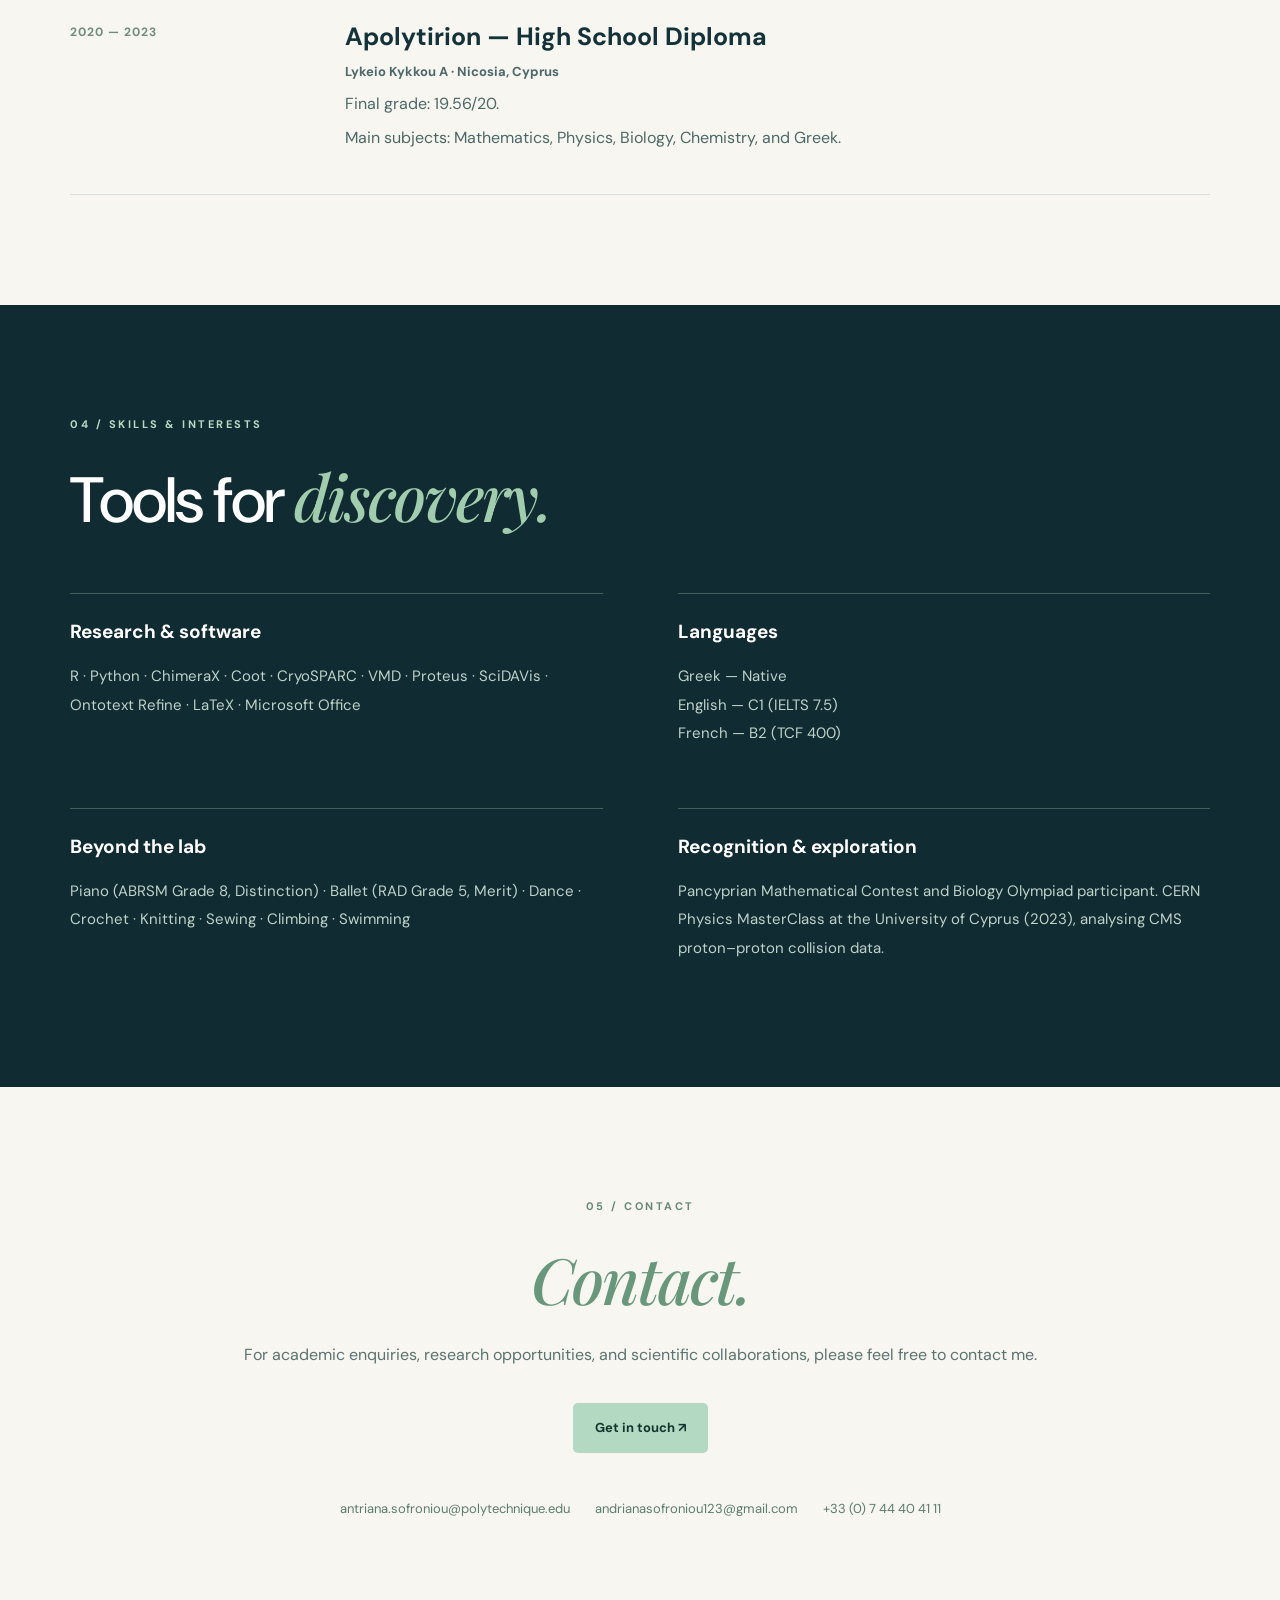
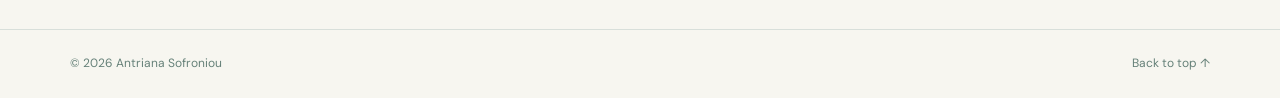
==== commit 1a25a452: "Update homepage with profile photo and professional design" ====
--- a/index.html
+++ b/index.html
@@ -379,7 +379,7 @@
           <article class="project">
 
             <div class="project-meta">
-              <span>2026 · JUL–AUG</span>
+              <span>2026 · OCT–DEC</span>
 
               <div class="project-meta-actions">
                 <span class="type">Biomechanics</span>
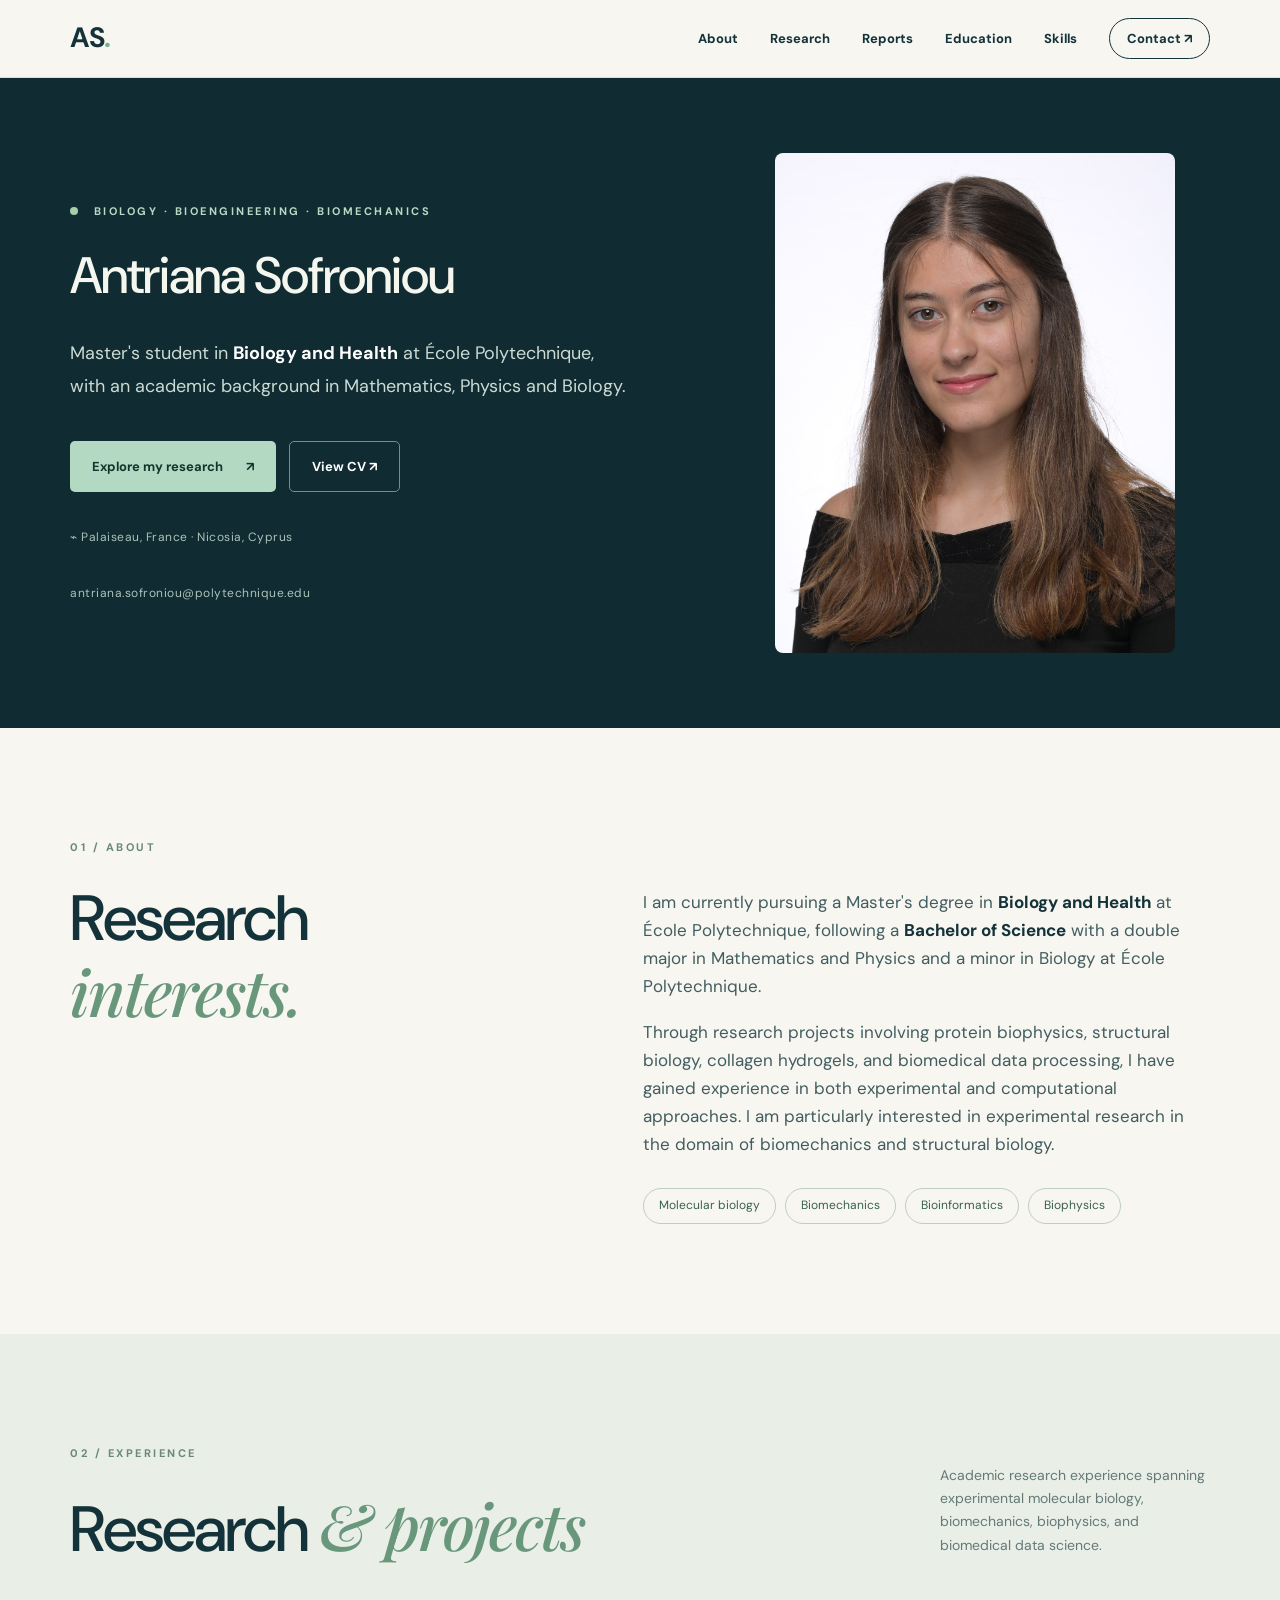
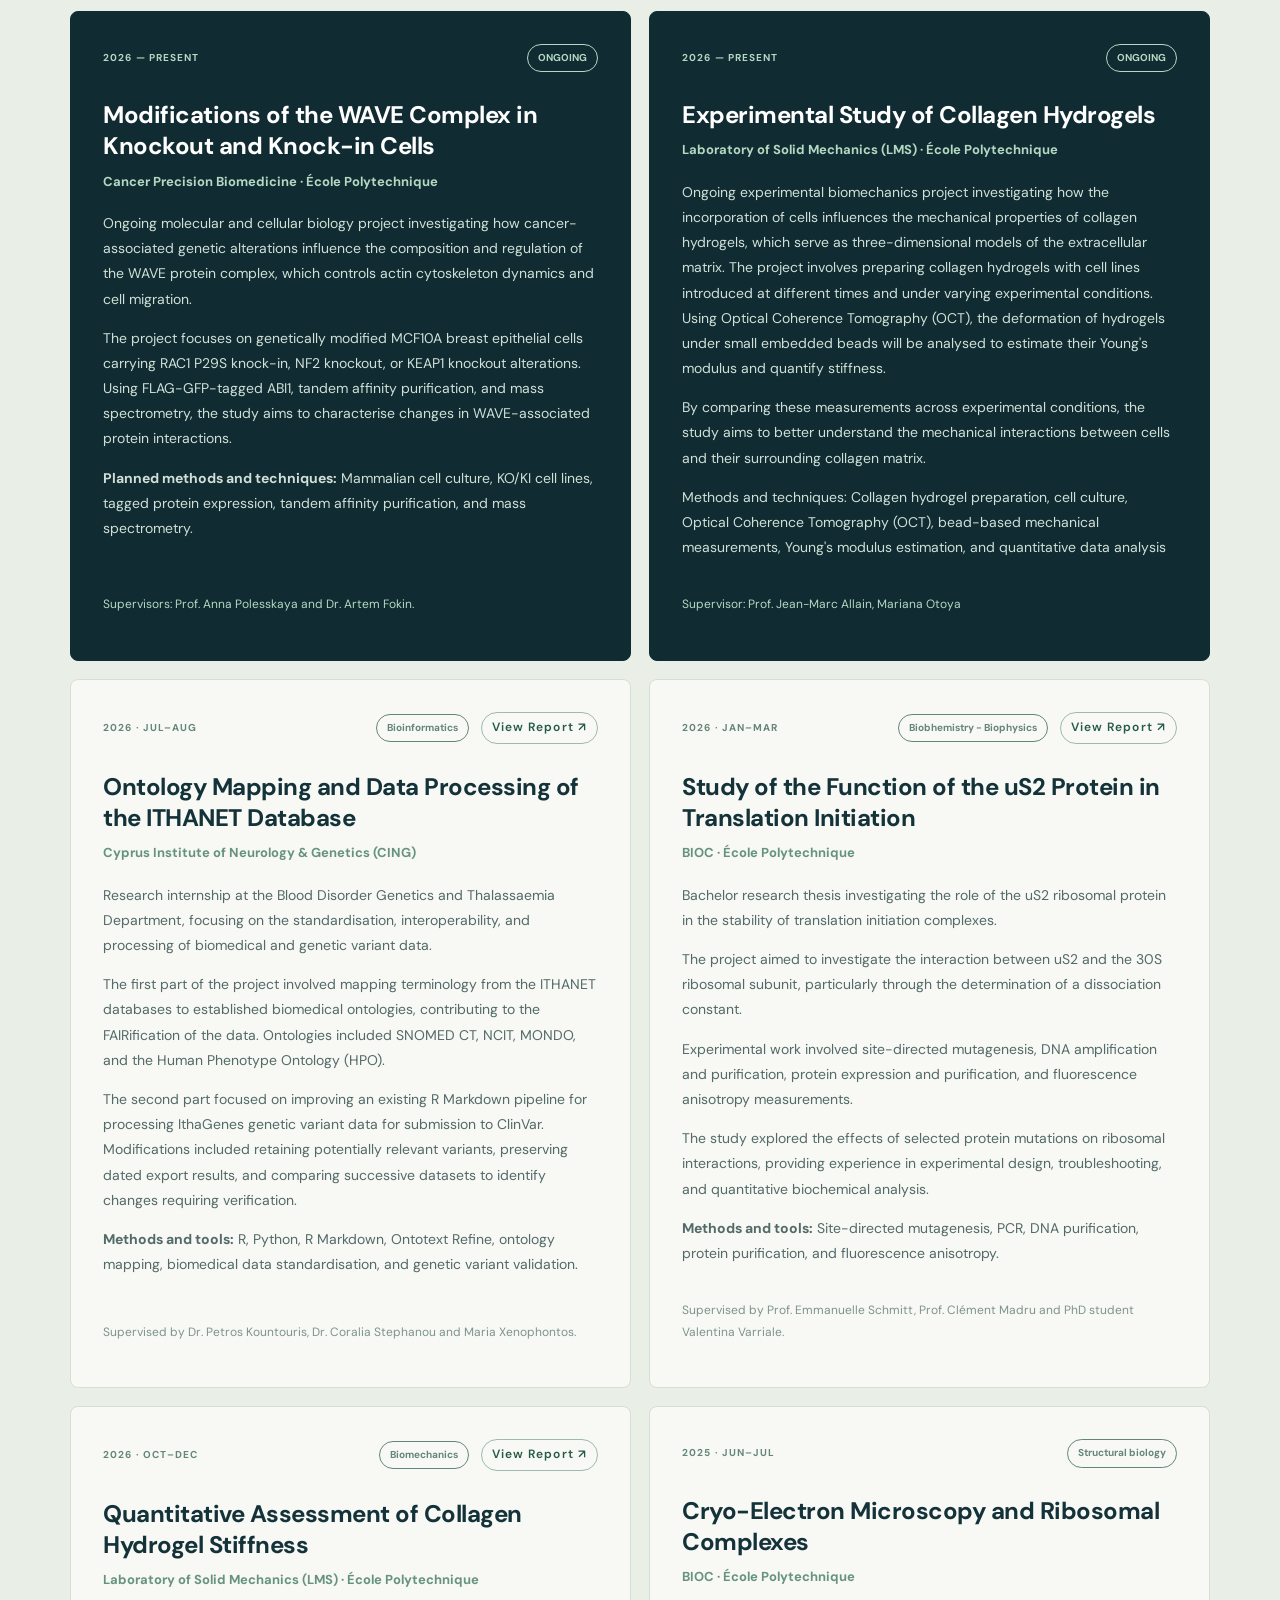
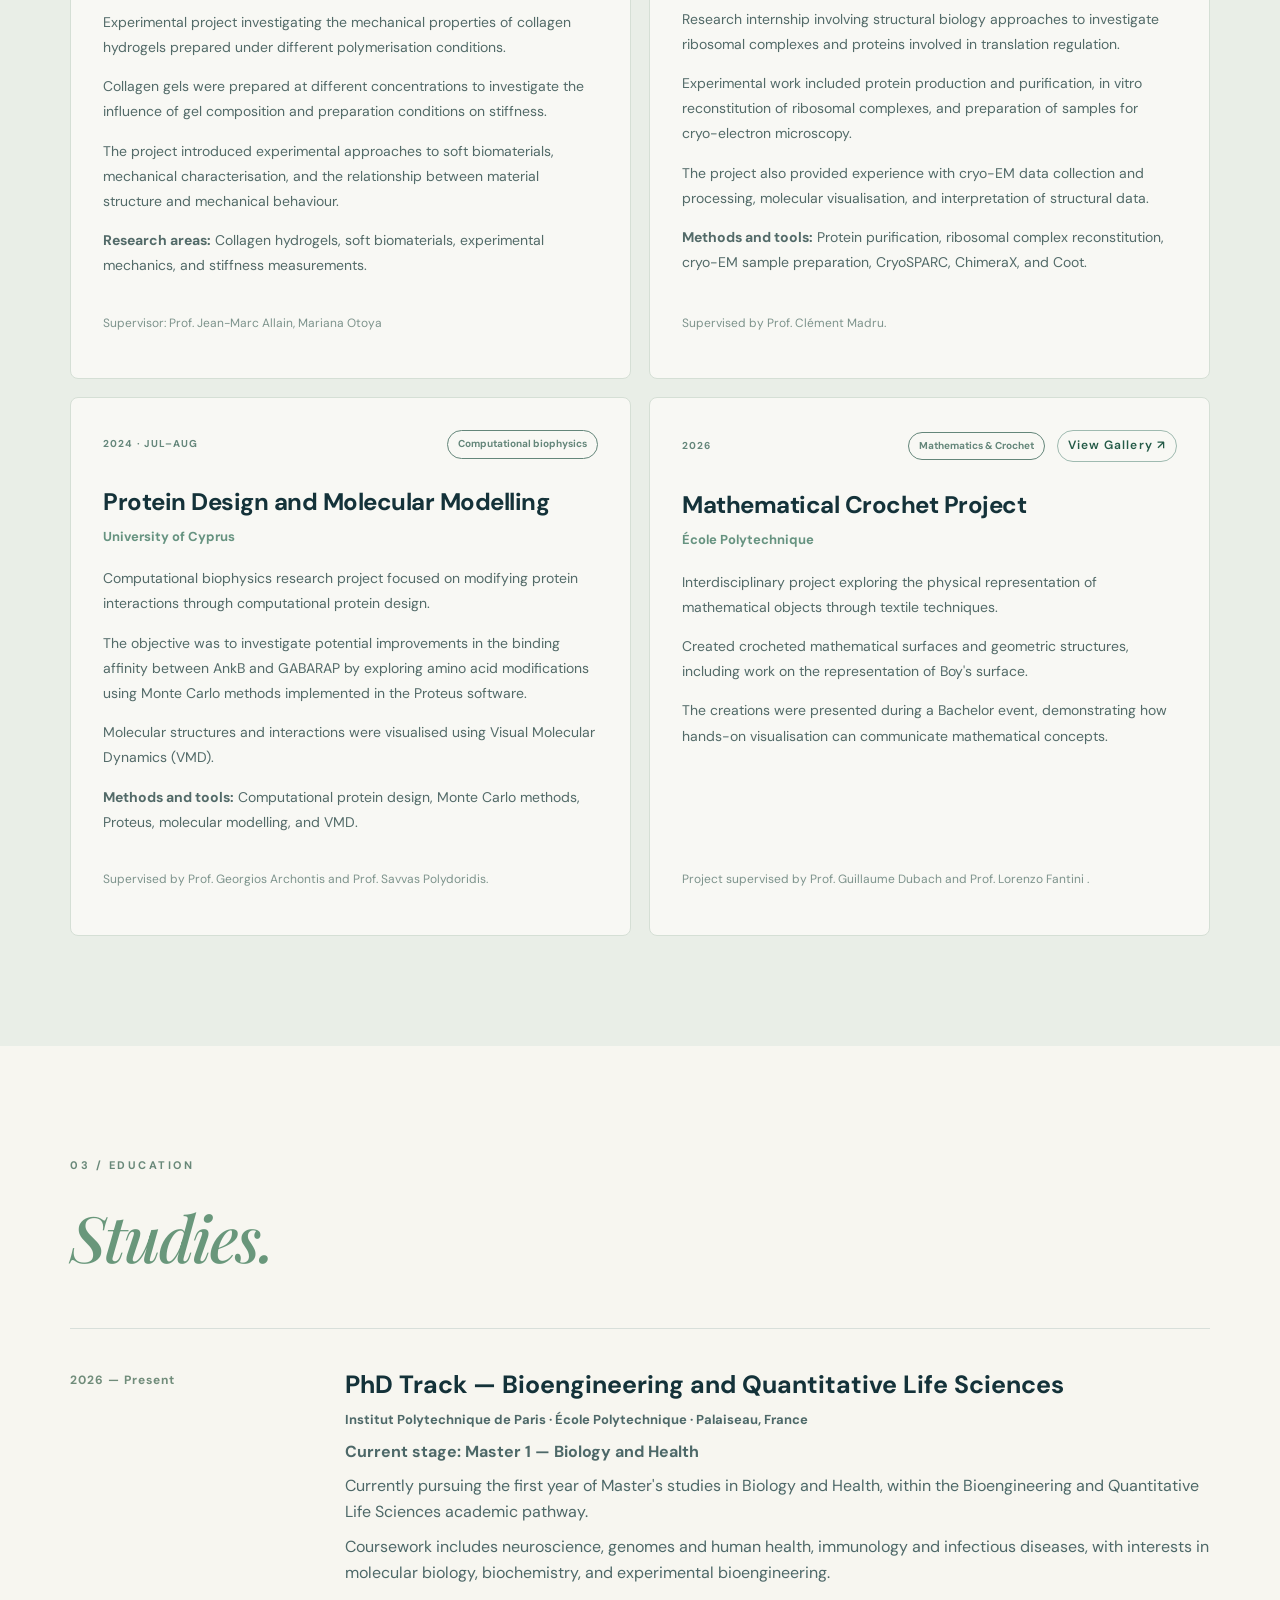
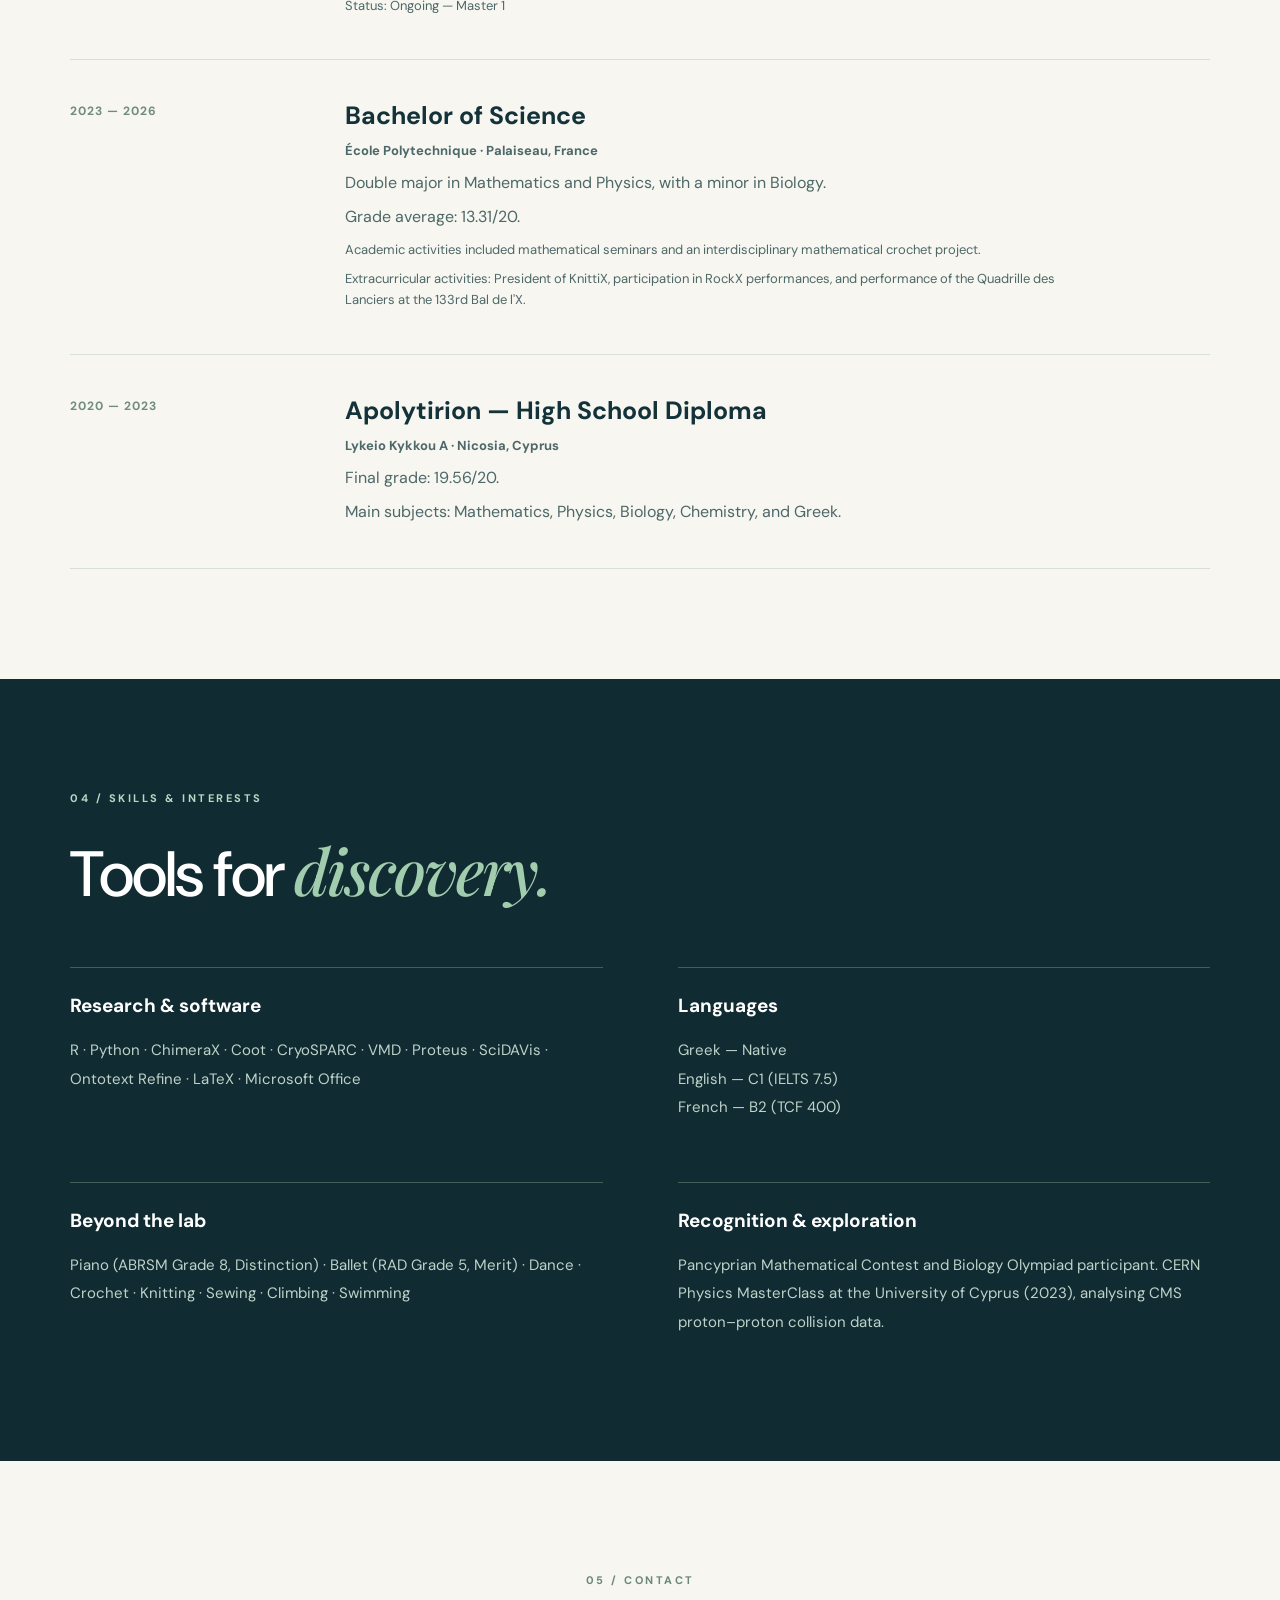
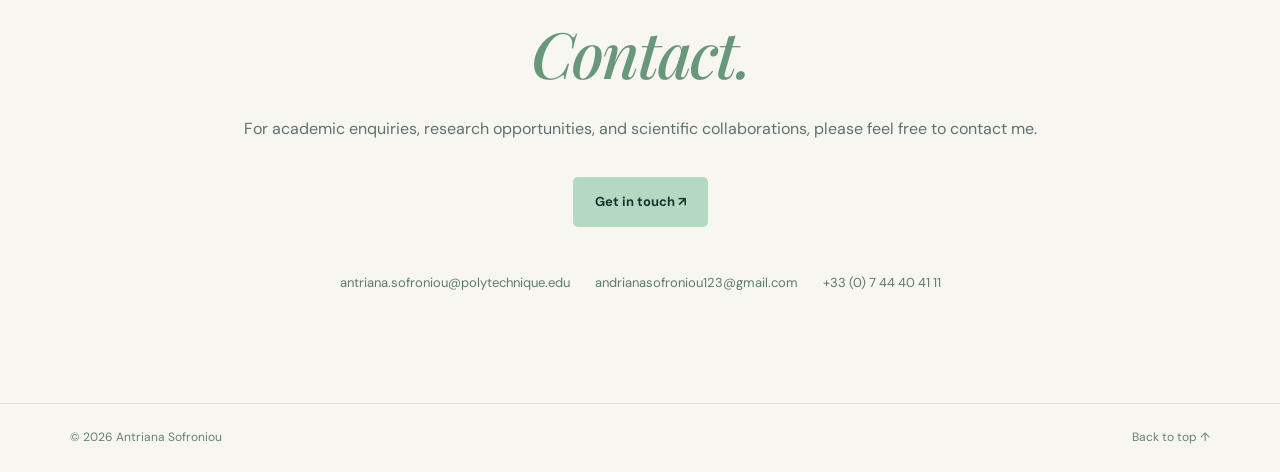
==== commit 7b5caef0: "Update homepage with profile photo and professional design" ====
--- a/index.html
+++ b/index.html
@@ -191,14 +191,46 @@
               <span class="type">ONGOING</span>
             </div>
 
-            <h3>Cancer Precision Biomedicine</h3>
+                        
+            <h3>
+              Modifications of the WAVE Complex in
+              Knockout and Knock-in Cells
+            </h3>
 
             <p class="institution">
-              École Polytechnique
-            </p>
-
-            <p>
-              Project description to be added.
+              Cancer Precision Biomedicine · École Polytechnique
+            </p>
+
+            <p>
+              Ongoing molecular and cellular biology project
+              investigating how cancer-associated genetic
+              alterations influence the composition and
+              regulation of the WAVE protein complex,
+              which controls actin cytoskeleton dynamics
+              and cell migration.
+            </p>
+
+            <p>
+              The project focuses on genetically modified
+              MCF10A breast epithelial cells carrying
+              RAC1 P29S knock-in, NF2 knockout, or
+              KEAP1 knockout alterations. Using
+              FLAG-GFP-tagged ABI1, tandem affinity
+              purification, and mass spectrometry,
+              the study aims to characterise changes
+              in WAVE-associated protein interactions.
+            </p>
+
+            <p>
+              <strong>Planned methods and techniques:</strong>
+              Mammalian cell culture, KO/KI cell lines,
+              tagged protein expression, tandem affinity
+              purification, and mass spectrometry.
+            </p>
+            
+
+            <p class="supervisor">
+              Supervisors: Prof. Anna Polesskaya and Dr. Artem Fokin.
             </p>
 
           </article>
@@ -221,11 +253,19 @@
             </p>
 
             <p>
-              Project description to be added.
+              Ongoing experimental biomechanics project investigating how the incorporation of cells influences the mechanical properties of collagen hydrogels, which serve as three-dimensional models of the extracellular matrix.
+              The project involves preparing collagen hydrogels with cell lines introduced at different times and under varying experimental conditions. Using Optical Coherence Tomography (OCT), the deformation of hydrogels under small embedded beads will be analysed to estimate their Young's modulus and quantify stiffness.
+            </p>
+            <p>
+              By comparing these measurements across experimental conditions, the study aims to better understand the mechanical interactions between cells and their surrounding collagen matrix.
+            </p>
+            <p>
+              Methods and techniques: Collagen hydrogel preparation, cell culture, Optical Coherence Tomography (OCT), bead-based mechanical measurements, Young's modulus estimation, and quantitative data analysis
+
             </p>
 
             <p class="supervisor">
-              Supervisor: Prof. Jean-Marc Allain.
+              Supervisor: Prof. Jean-Marc Allain, Mariana Otoya
             </p>
 
           </article>
@@ -311,7 +351,7 @@
               <div class="project-meta-actions">
                 <span class="type">Biobhemistry - Biophysics</span>
 
-                <a href="reports/thesis-report.pdf"
+                <a href="reports/Thesis-Report.pdf"
                   class="report-button"
                   target="_blank"
                   rel="noopener noreferrer">
@@ -429,7 +469,7 @@
             </p>
 
             <p class="supervisor">
-              Supervisor: Prof. Jean-Marc Allain.
+              Supervisor: Prof. Jean-Marc Allain, Mariana Otoya
             </p>
 
           </article>
--- a/style.css
+++ b/style.css
@@ -83,51 +83,33 @@
   color: #b4d9c3 !important;
 }
 
-/* Research reports */
 
-.reports-list {
-  margin-top: 35px;
-  border-top: 1px solid #d5dfd5;
+/* Report links inside project cards */
+
+.project-meta-actions {
+  display: flex;
+  align-items: center;
+  justify-content: flex-end;
+  gap: 12px;
+  flex-wrap: wrap;
 }
 
-.report-link {
-  display: flex;
-  justify-content: space-between;
+.project-meta .report-button {
+  display: inline-flex;
   align-items: center;
-  gap: 24px;
-  padding: 22px 4px;
-  border-bottom: 1px solid #d5dfd5;
-  color: #102b31;
+  padding: 5px 10px;
+  border: 1px solid #9fbab0;
+  border-radius: 20px;
+  color: #245a47;
+  font-size: 0.75rem;
+  font-weight: 600;
   text-decoration: none;
-  transition: background-color 0.2s ease;
+  white-space: nowrap;
+  transition: all 0.2s ease;
 }
 
-.report-link:hover {
-  background-color: #e8eee7;
+.project-meta .report-button:hover {
+  background: #102b31;
+  border-color: #102b31;
+  color: #ffffff;
 }
-
-.report-link strong {
-  display: block;
-  font-size: 16px;
-  margin-bottom: 3px;
-}
-
-.report-link small {
-  display: block;
-  color: #61757a;
-}
-
-.report-link > span:last-child {
-  flex-shrink: 0;
-  color: #477965;
-  font-size: 13px;
-  font-weight: 700;
-}
-
-@media (max-width: 600px) {
-  .report-link {
-    align-items: flex-start;
-    flex-direction: column;
-    gap: 8px;
-  }
-}
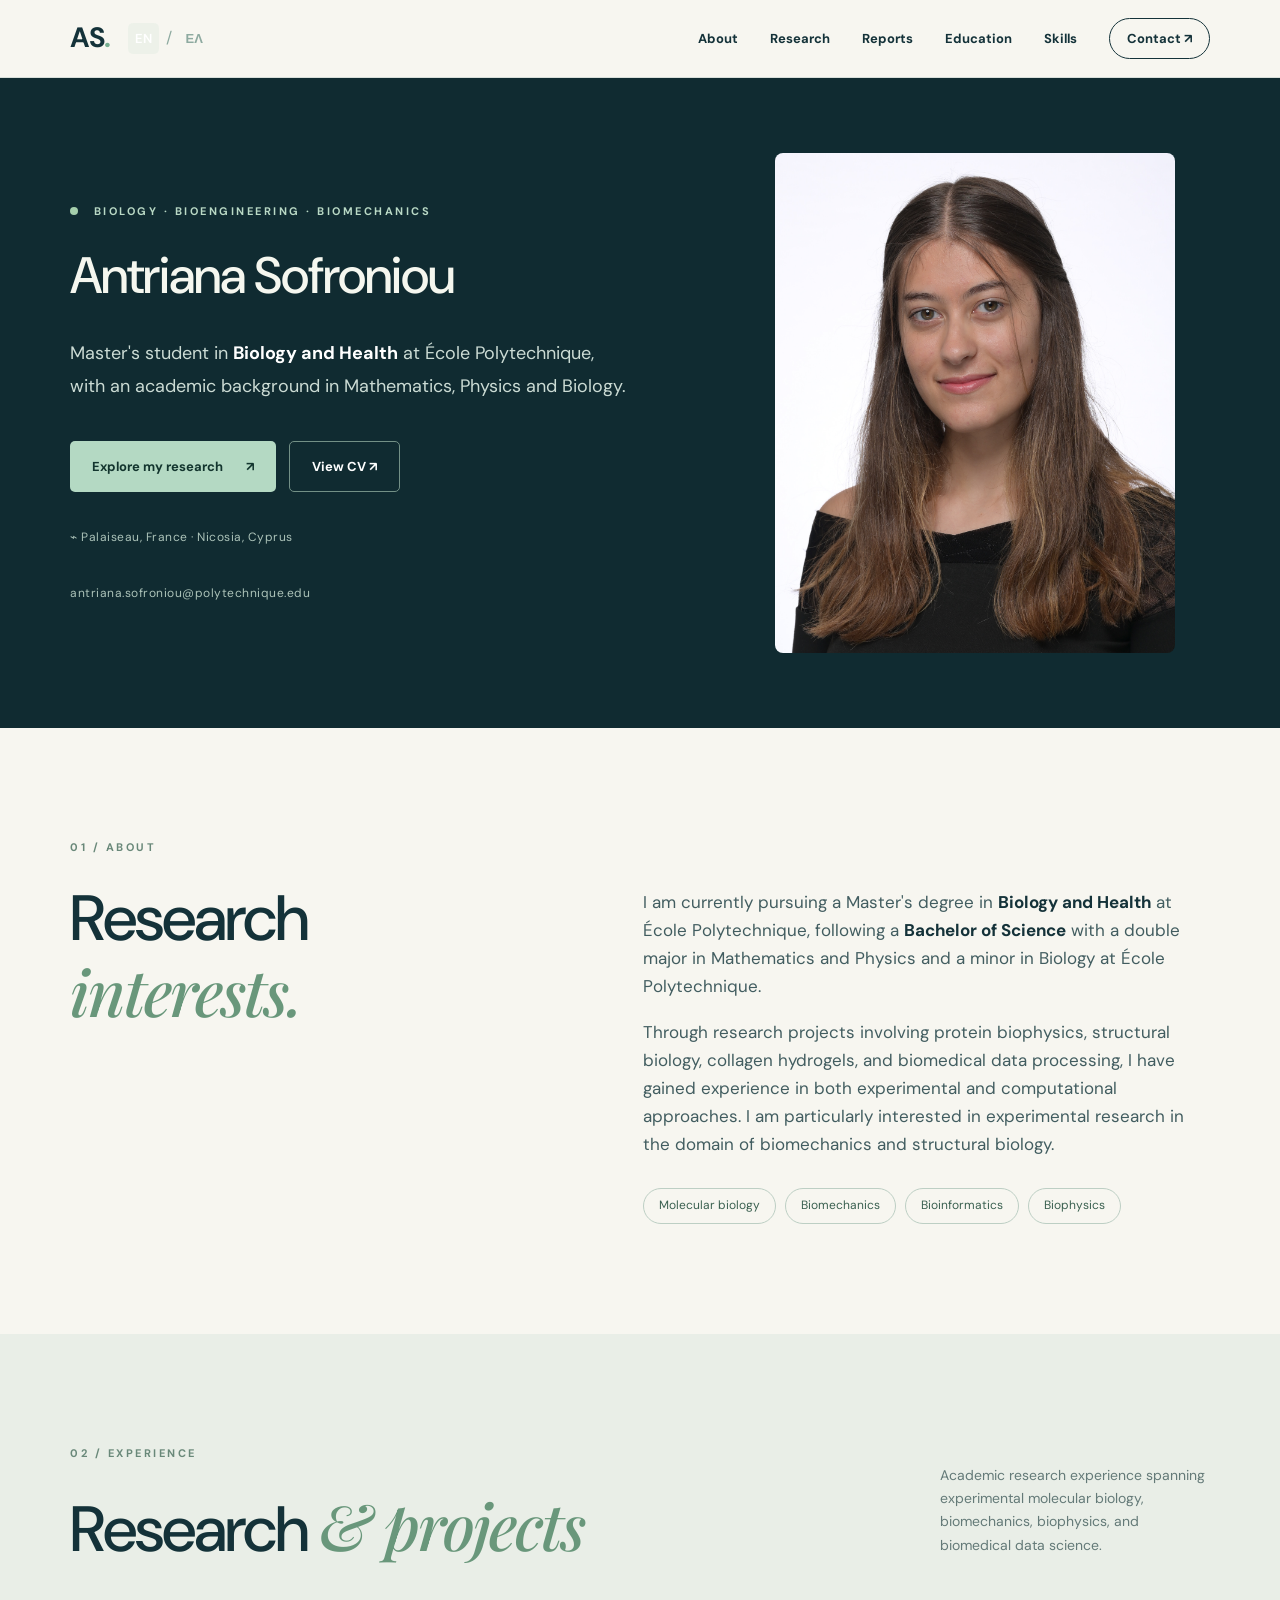
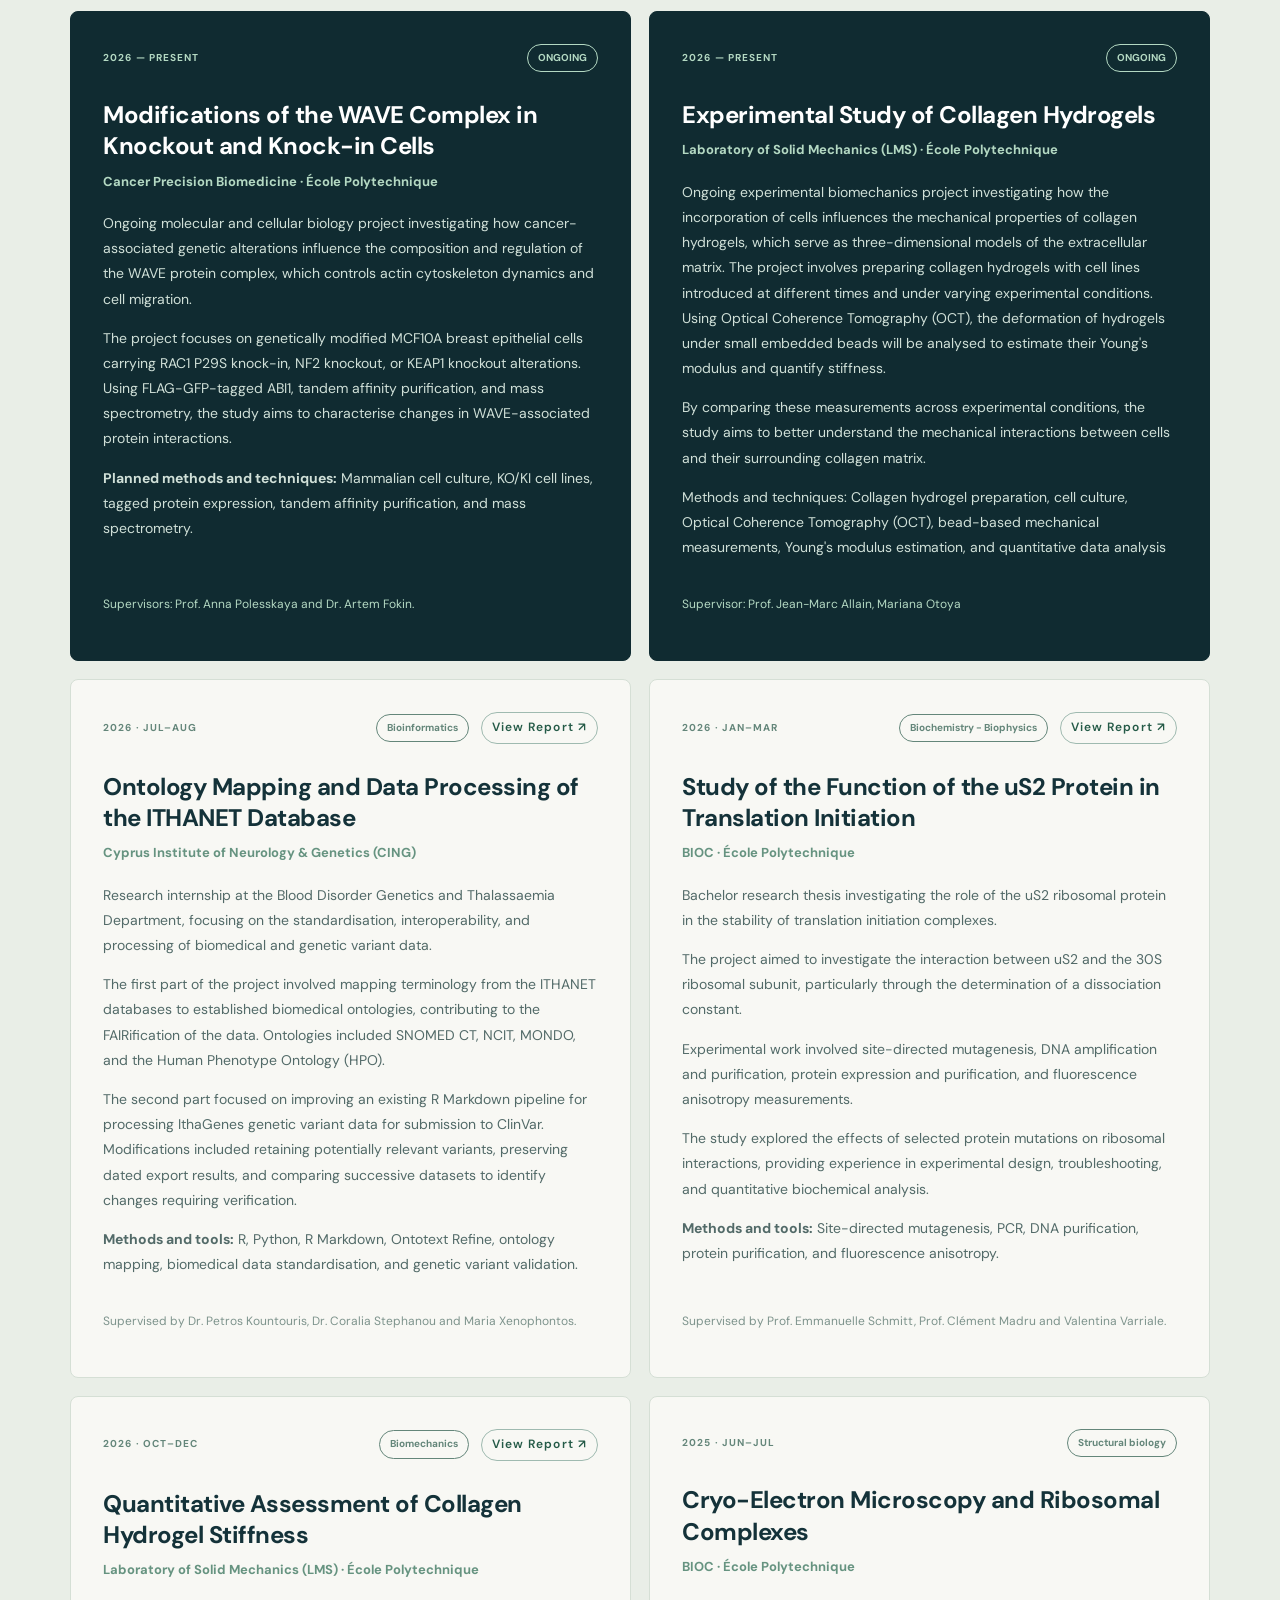
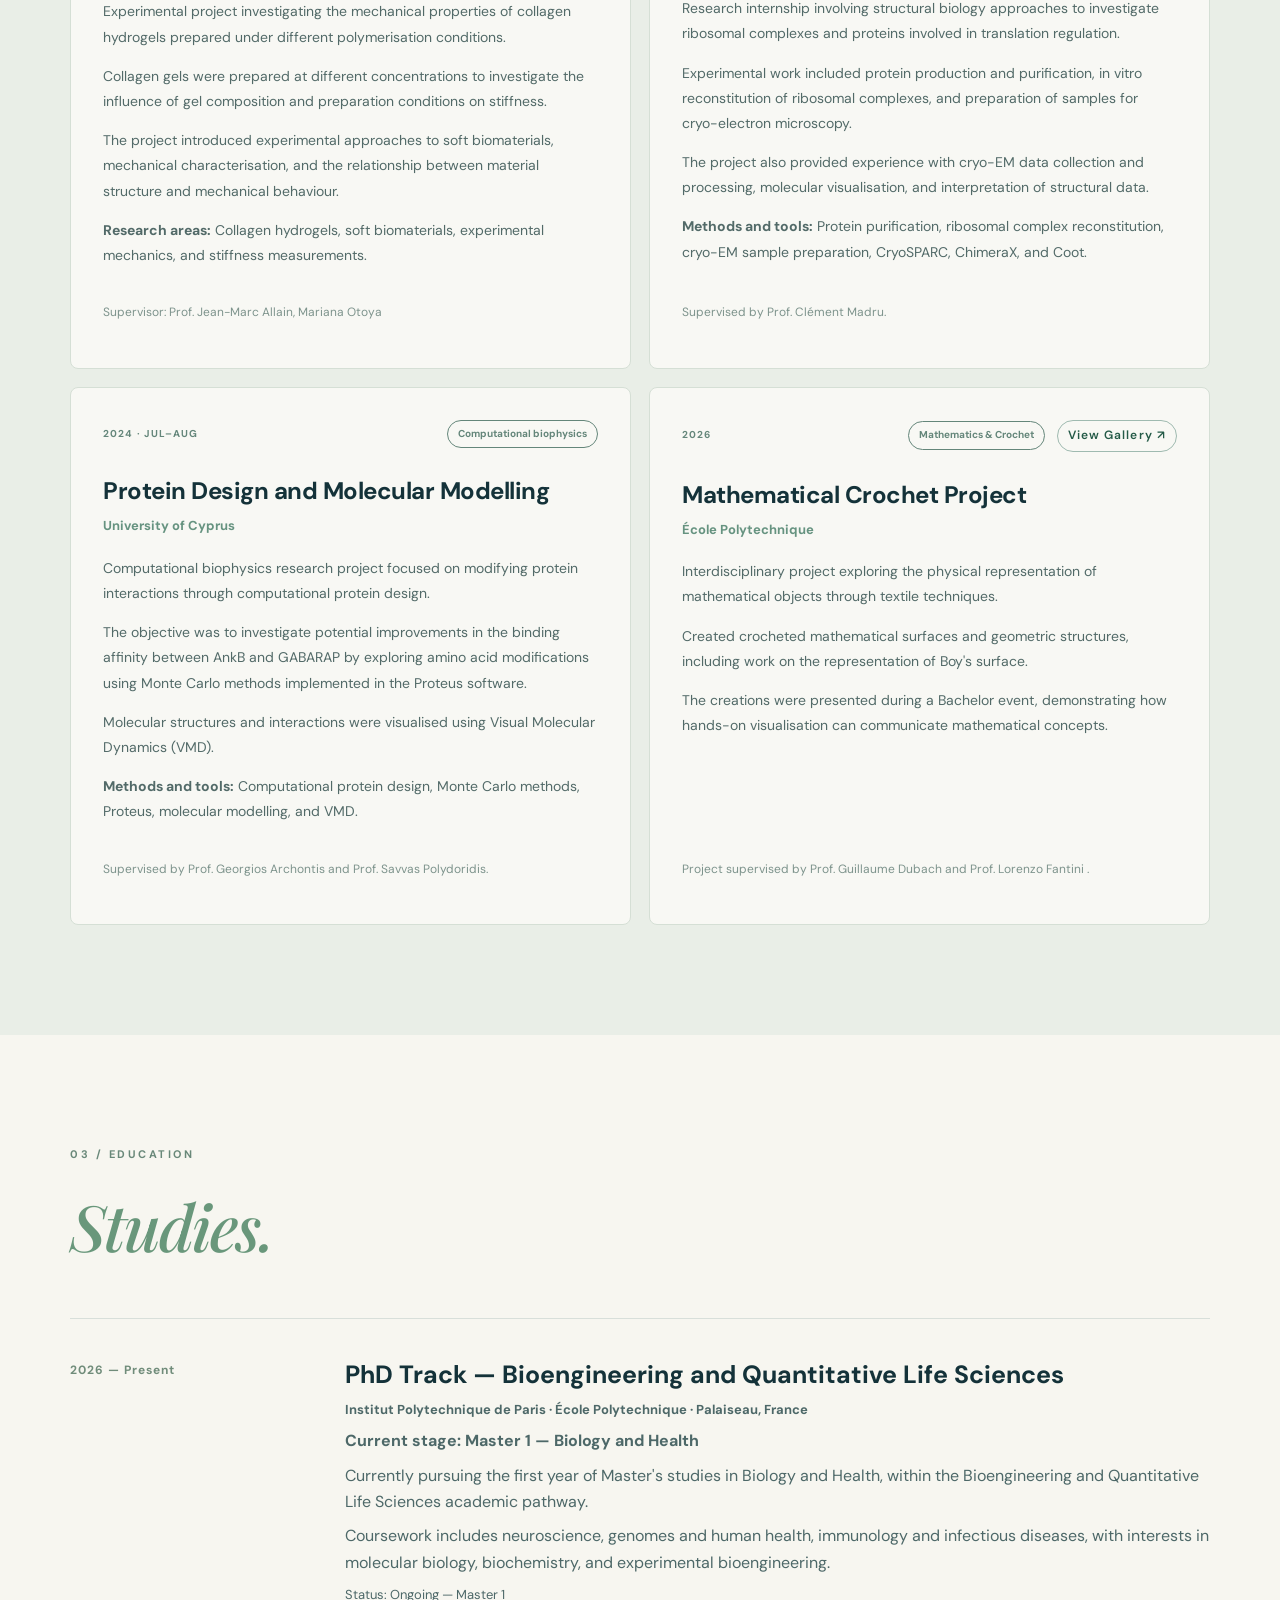
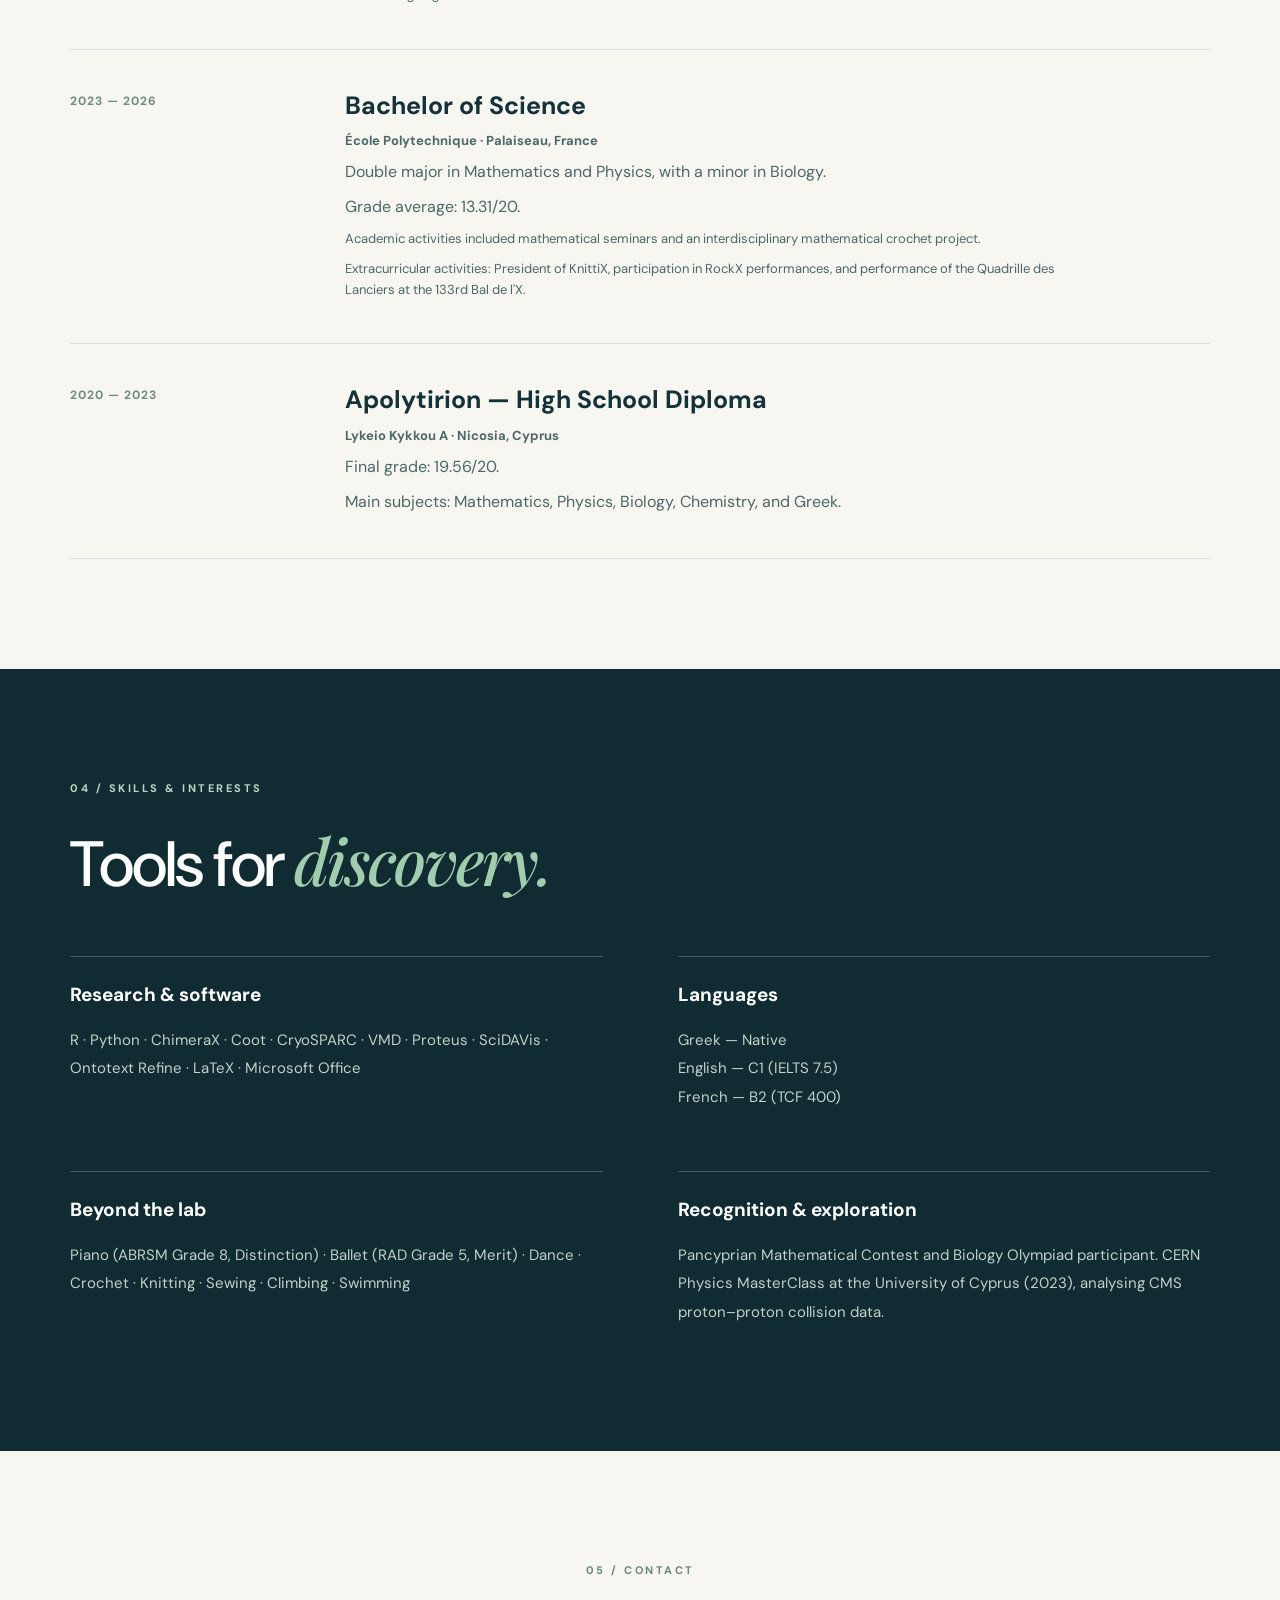
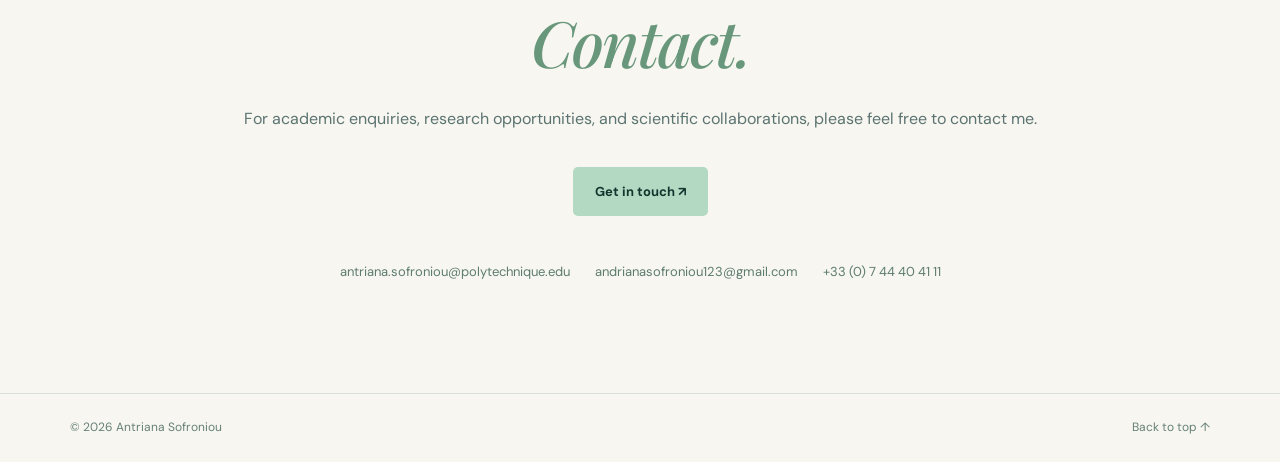
==== commit f6d72589: "Update homepage with profile photo and professional design" ====
--- a/index.html
+++ b/index.html
@@ -29,6 +29,14 @@
       <a href="#top" class="brand">
         AS<span class="brand-dot">.</span>
       </a>
+
+
+      <div class="language-switcher" aria-label="Select language">
+        <a href="index.html" lang="en" aria-current="page">EN</a>
+        <span class="lang-divider">/</span>
+        <a href="el.html" lang="el">ΕΛ</a>
+      </div>
+
 
       <button
         class="menu-toggle"
@@ -349,7 +357,7 @@
               <span>2026 · JAN–MAR</span>
 
               <div class="project-meta-actions">
-                <span class="type">Biobhemistry - Biophysics</span>
+                <span class="type">Biochemistry - Biophysics</span>
 
                 <a href="reports/Thesis-Report.pdf"
                   class="report-button"
@@ -408,8 +416,7 @@
 
             <p class="supervisor">
               Supervised by Prof. Emmanuelle Schmitt,
-              Prof. Clément Madru and
-              PhD student Valentina Varriale.
+              Prof. Clément Madru and Valentina Varriale.
             </p>
 
           </article>
--- a/style.css
+++ b/style.css
@@ -113,3 +113,45 @@
   border-color: #102b31;
   color: #ffffff;
 }
+
+
+/* Language switcher next to AS. */
+
+.language-switcher {
+  display: flex;
+  align-items: center;
+  gap: 7px;
+  margin-left: 18px;
+  margin-right: auto;
+  white-space: nowrap;
+}
+
+.language-switcher a {
+  font-size: 13px;
+  font-weight: 600;
+  text-decoration: none;
+  color: #8eaaa0;
+  padding: 5px 7px;
+  border-radius: 5px;
+  transition: color 0.2s ease, background 0.2s ease;
+}
+
+.language-switcher a:hover {
+  color: #ffffff;
+  background: rgba(255, 255, 255, 0.08);
+}
+
+.language-switcher a[aria-current="page"] {
+  color: #ffffff;
+  background: rgba(180, 217, 195, 0.15);
+}
+
+.lang-divider {
+  color: #8eaaa0;
+}
+
+@media (max-width: 768px) {
+  .language-switcher {
+    margin-left: 8px;
+  }
+}
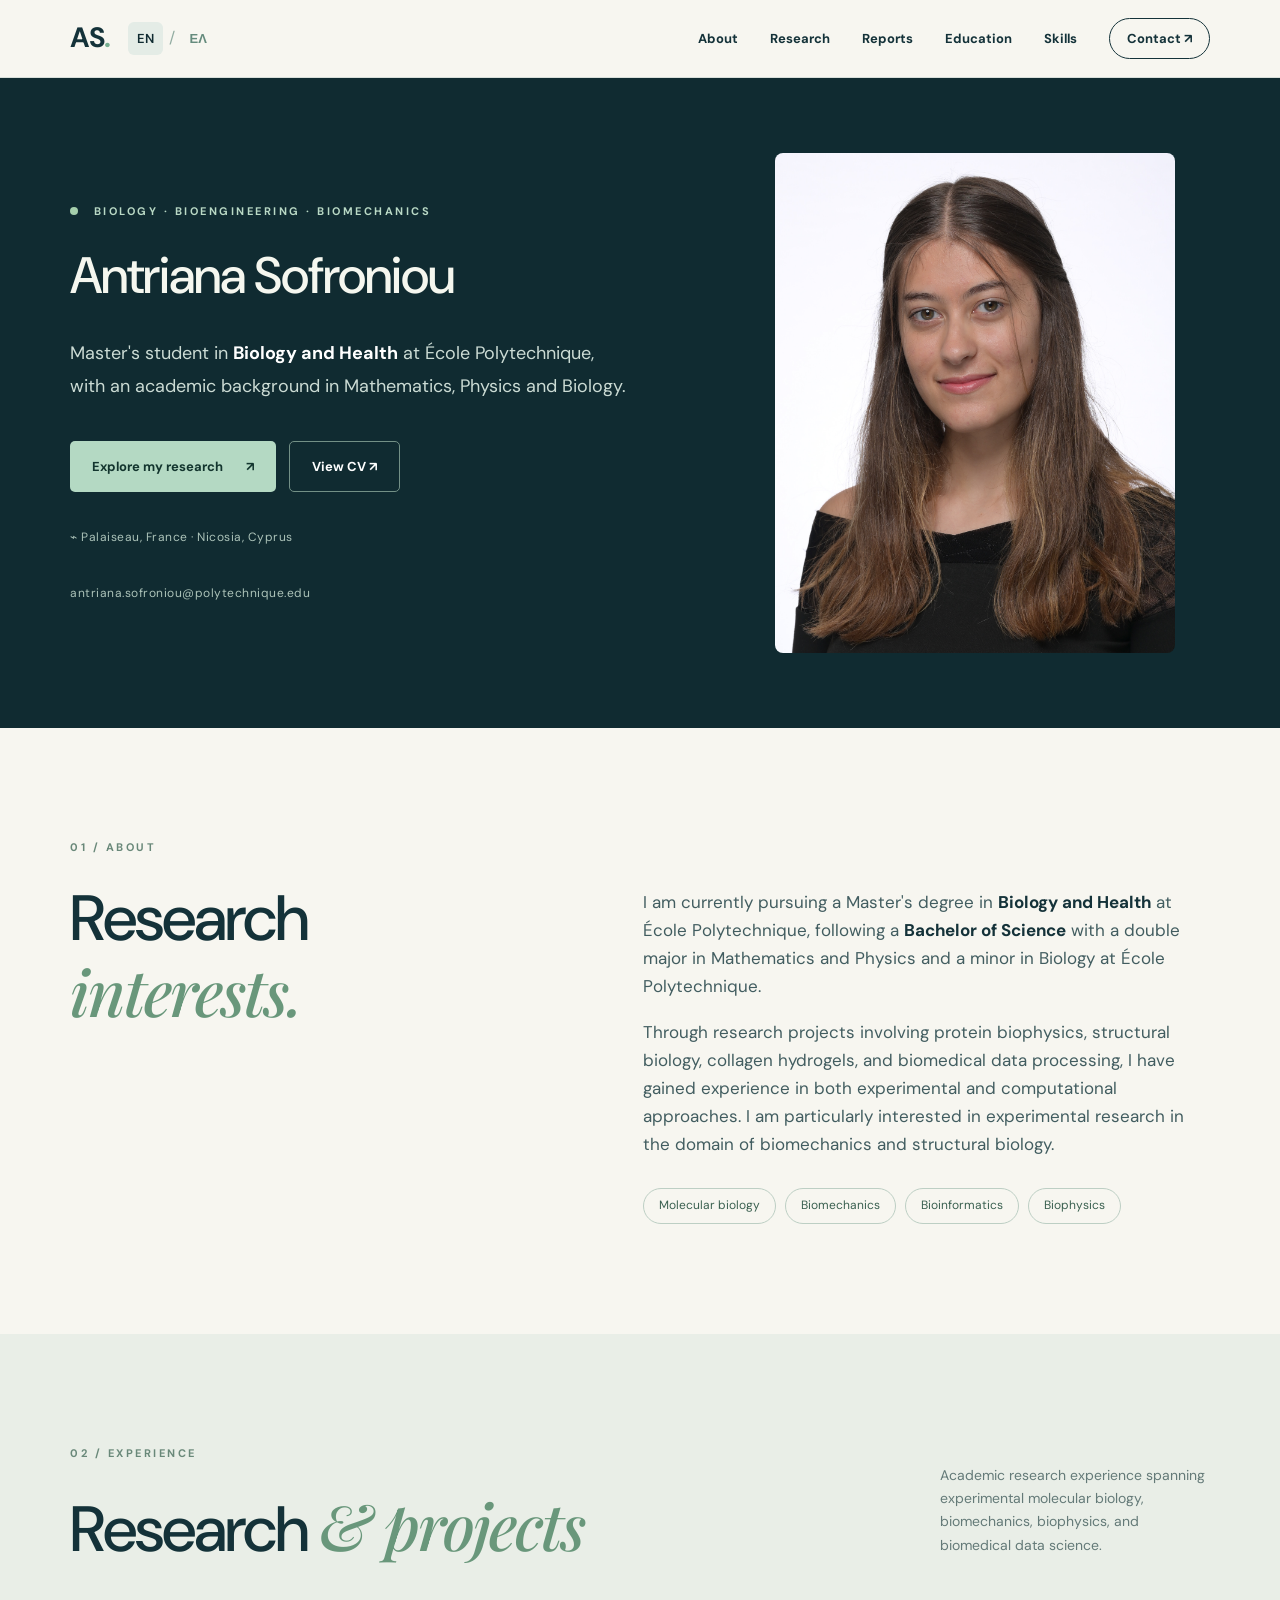
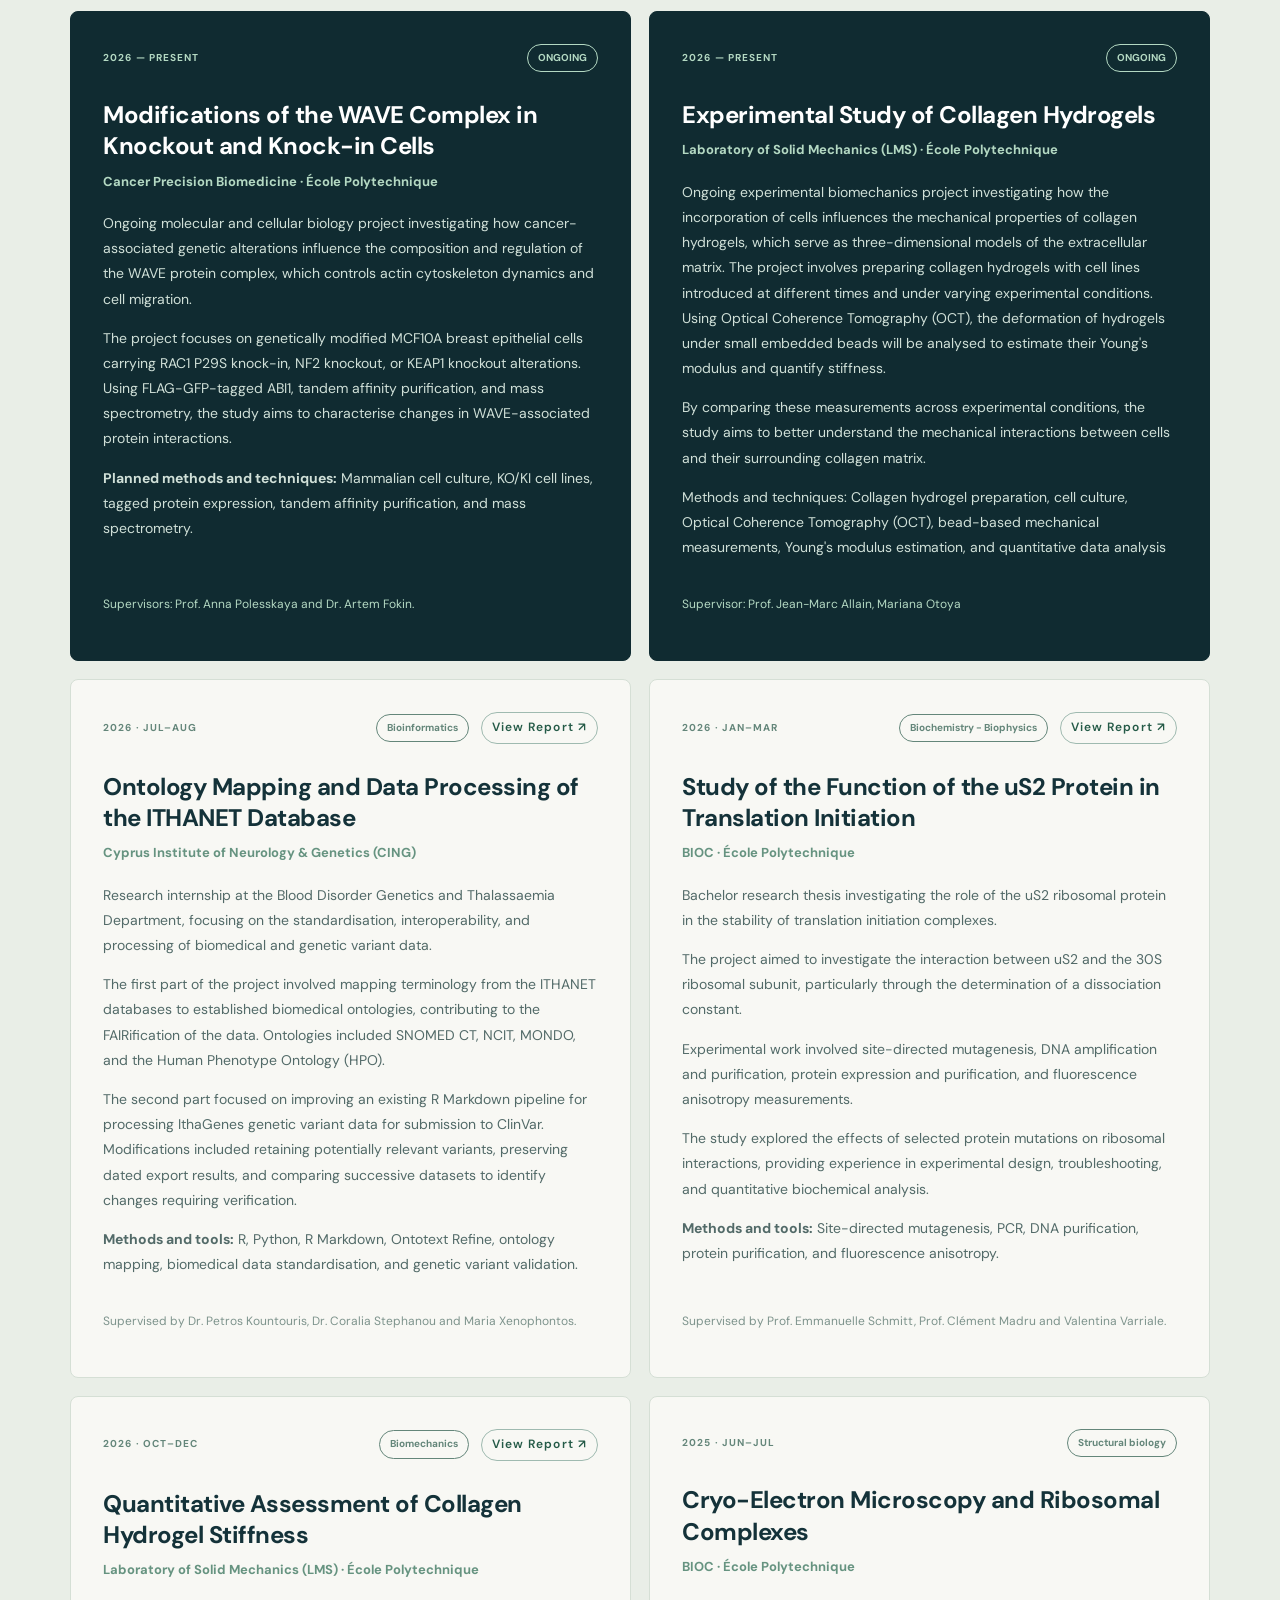
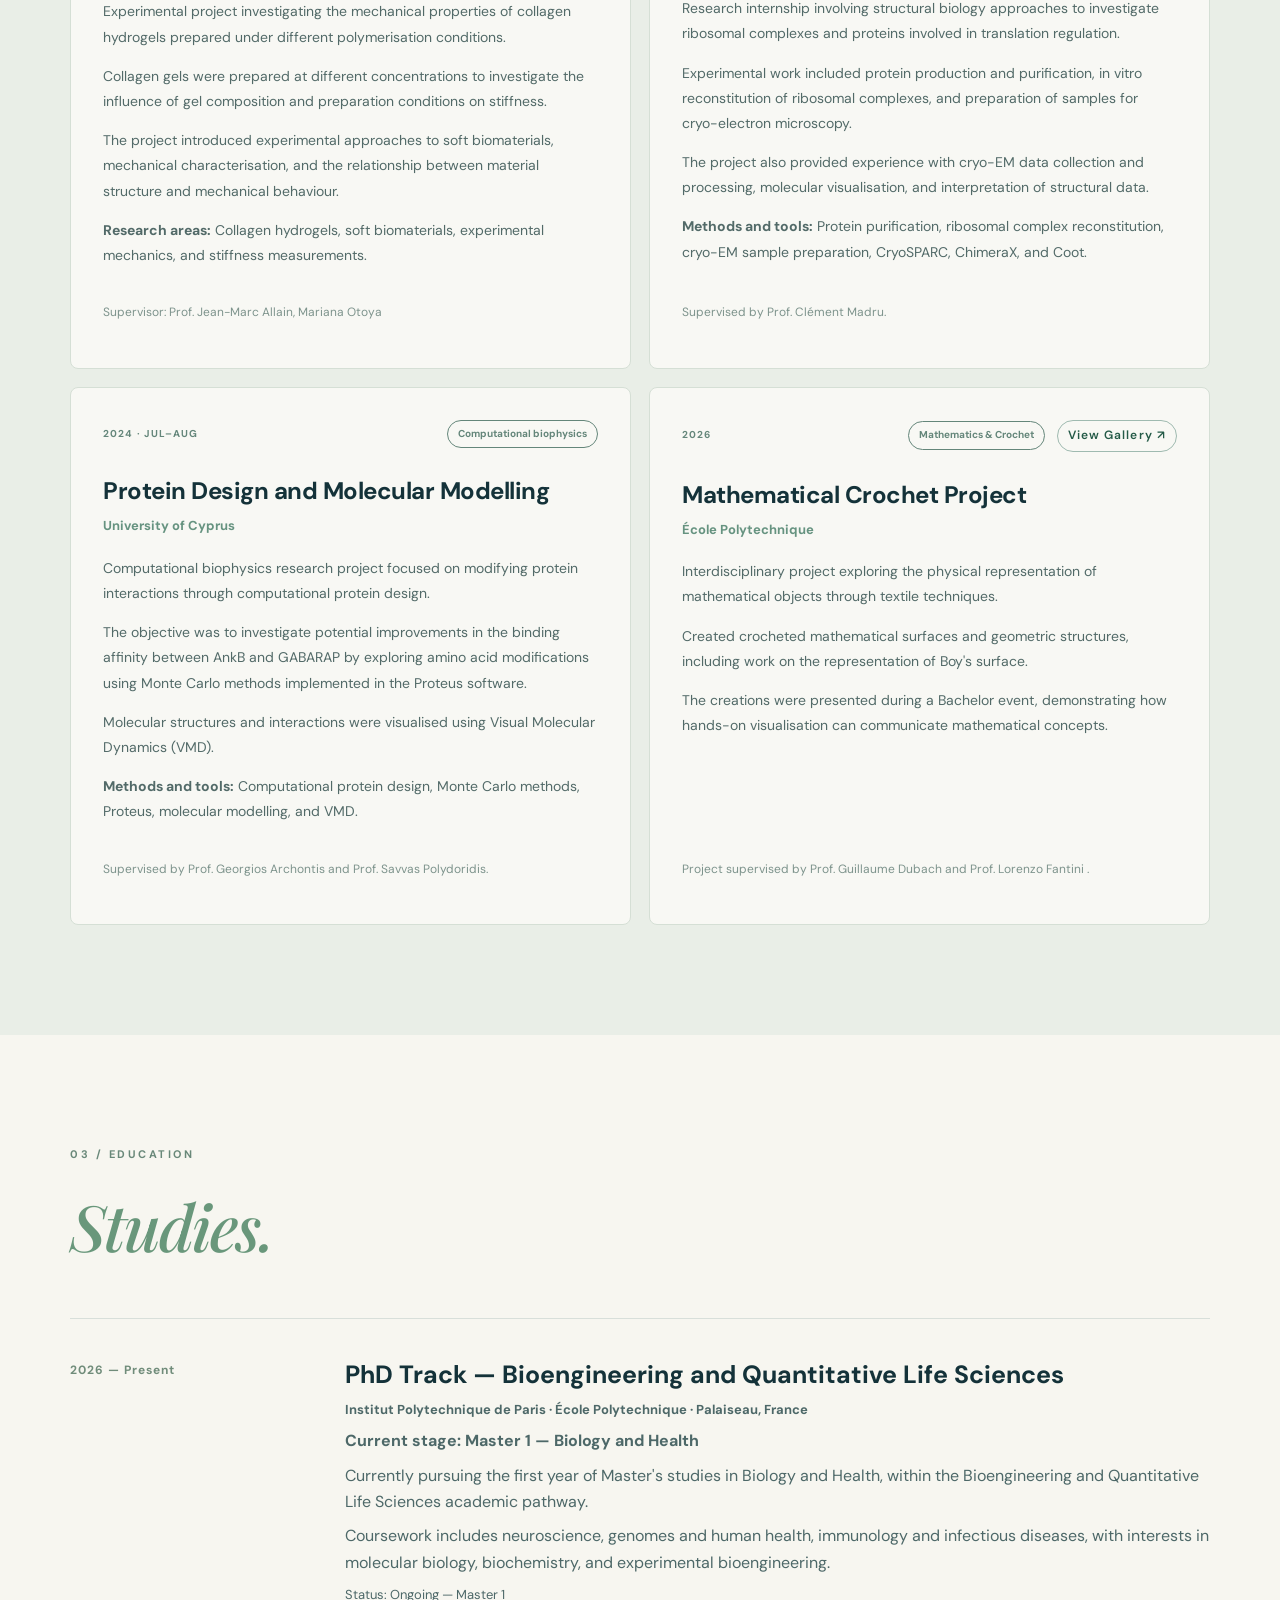
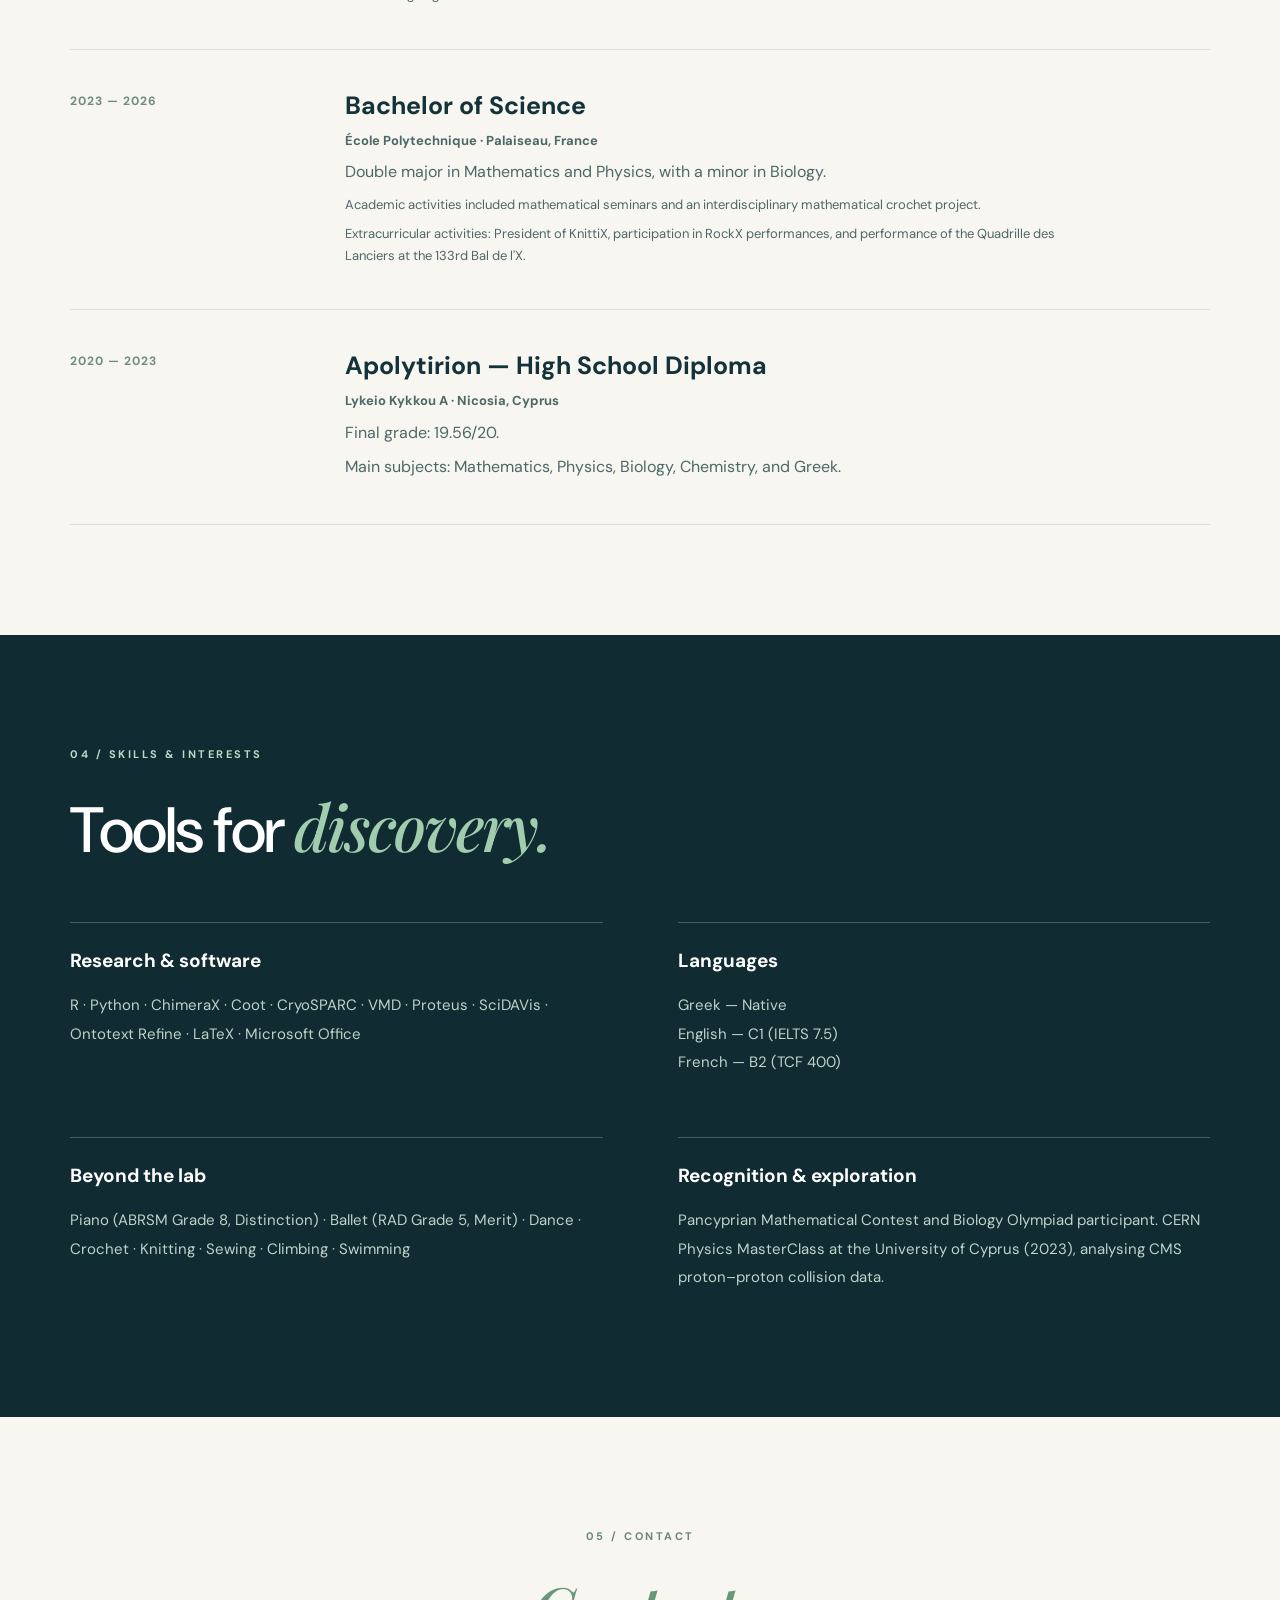
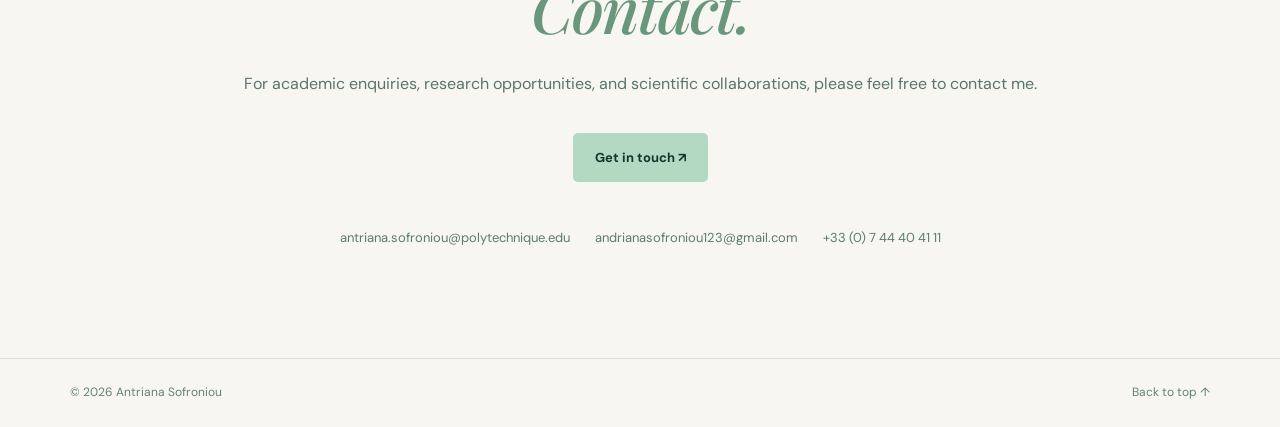
==== commit 9c24c4c4: "Update homepage with profile photo and professional design" ====
--- a/index.html
+++ b/index.html
@@ -742,10 +742,6 @@
                 with a minor in Biology.
               </p>
 
-              <p>
-                Grade average: 13.31/20.
-              </p>
-
               <p class="small">
                 Academic activities included mathematical
                 seminars and an interdisciplinary
--- a/style.css
+++ b/style.css
@@ -115,43 +115,60 @@
 }
 
 
-/* Language switcher next to AS. */
 
-.language-switcher {
-  display: flex;
+/* Language switcher - positioned next to AS. */
+
+.nav .language-switcher {
+  display: inline-flex;
   align-items: center;
-  gap: 7px;
+  gap: 6px;
   margin-left: 18px;
-  margin-right: auto;
+  margin-right: 0;
+  flex-shrink: 0;
   white-space: nowrap;
 }
 
 .language-switcher a {
+  display: inline-block;
   font-size: 13px;
   font-weight: 600;
   text-decoration: none;
-  color: #8eaaa0;
-  padding: 5px 7px;
-  border-radius: 5px;
-  transition: color 0.2s ease, background 0.2s ease;
+  color: #658b7d;
+  padding: 6px 9px;
+  border-radius: 6px;
+  transition: all 0.2s ease;
 }
 
 .language-switcher a:hover {
-  color: #ffffff;
-  background: rgba(255, 255, 255, 0.08);
+  color: #102b31;
+  background-color: #e4ece6;
 }
 
 .language-switcher a[aria-current="page"] {
-  color: #ffffff;
-  background: rgba(180, 217, 195, 0.15);
+  background-color: #e4ece6;
+  color: #102b31;
 }
 
-.lang-divider {
-  color: #8eaaa0;
+.language-switcher .lang-divider {
+  color: #93ada2;
 }
 
+/* Keep navigation links on the right */
+
+.nav .nav-links {
+  margin-left: auto;
+}
+
+/* Smaller spacing on mobile */
+
 @media (max-width: 768px) {
-  .language-switcher {
+  .nav .language-switcher {
     margin-left: 8px;
+    gap: 3px;
+  }
+
+  .language-switcher a {
+    font-size: 12px;
+    padding: 5px;
   }
 }
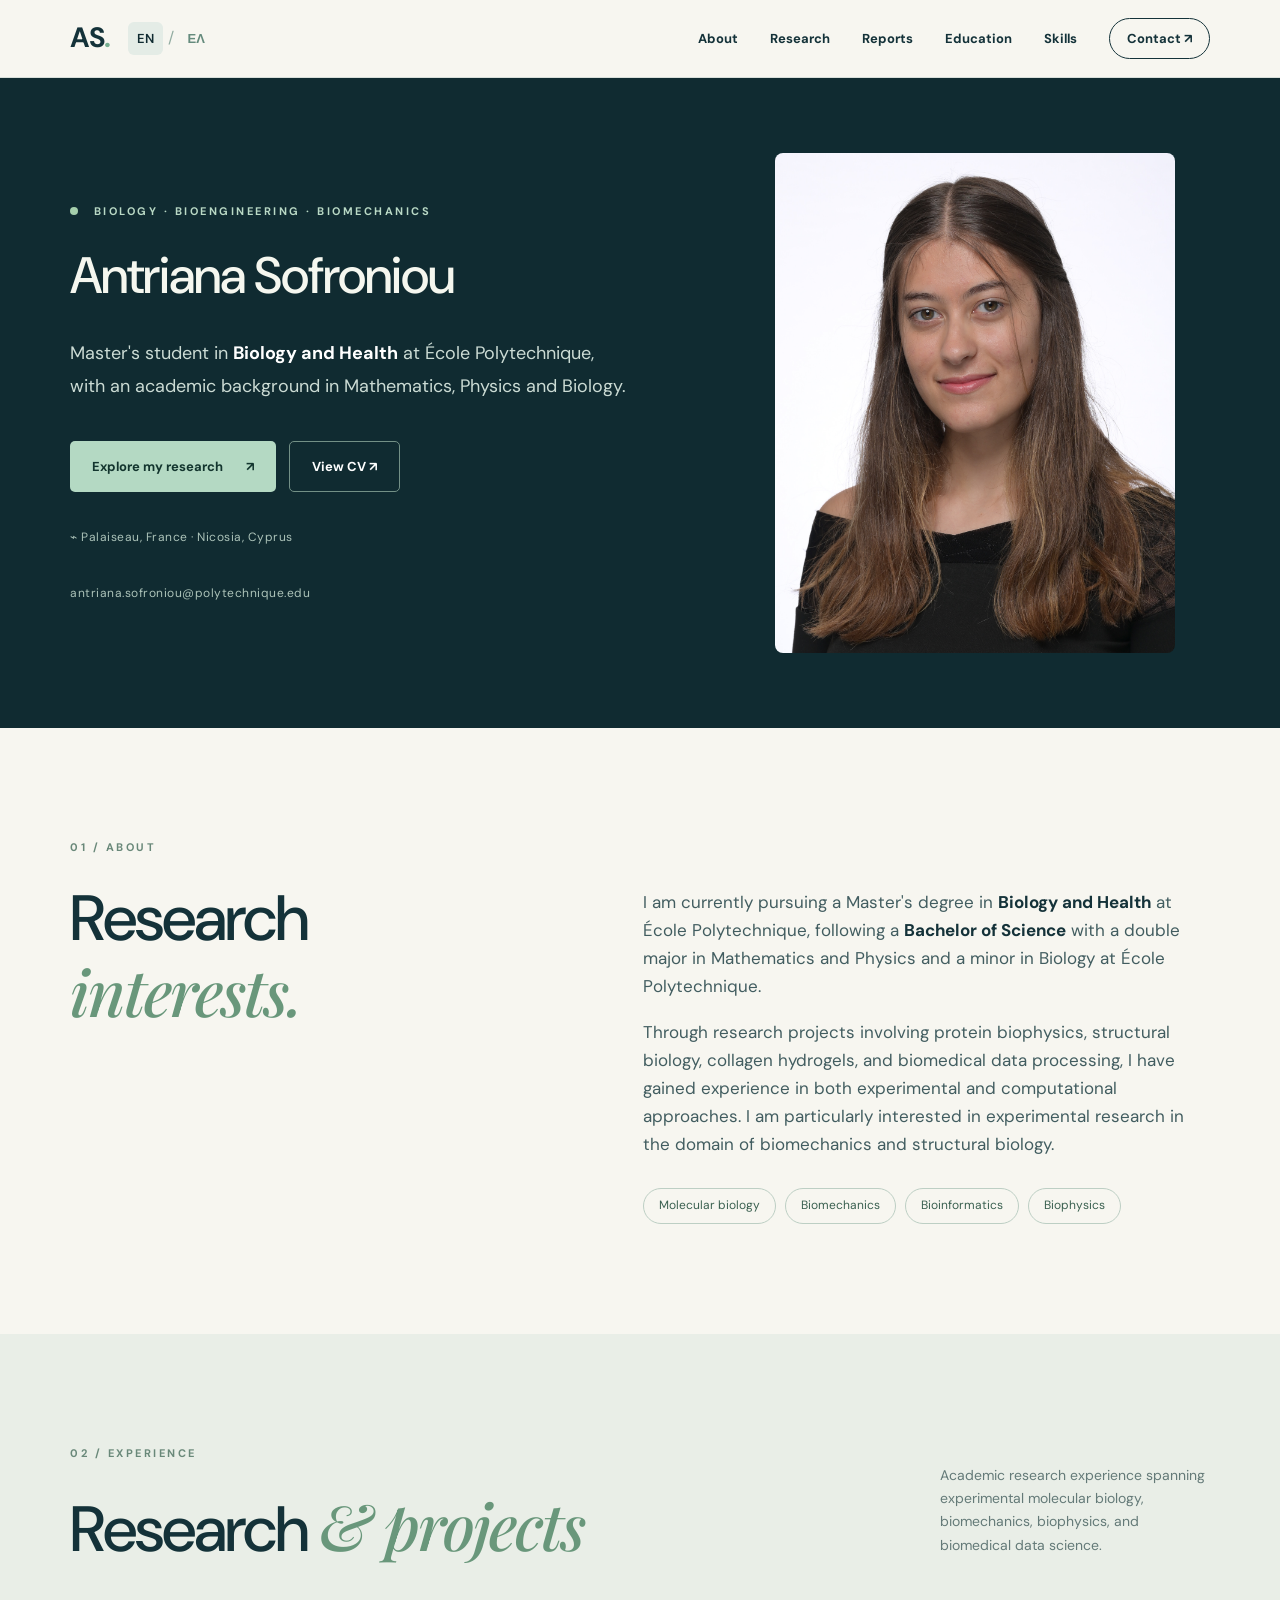
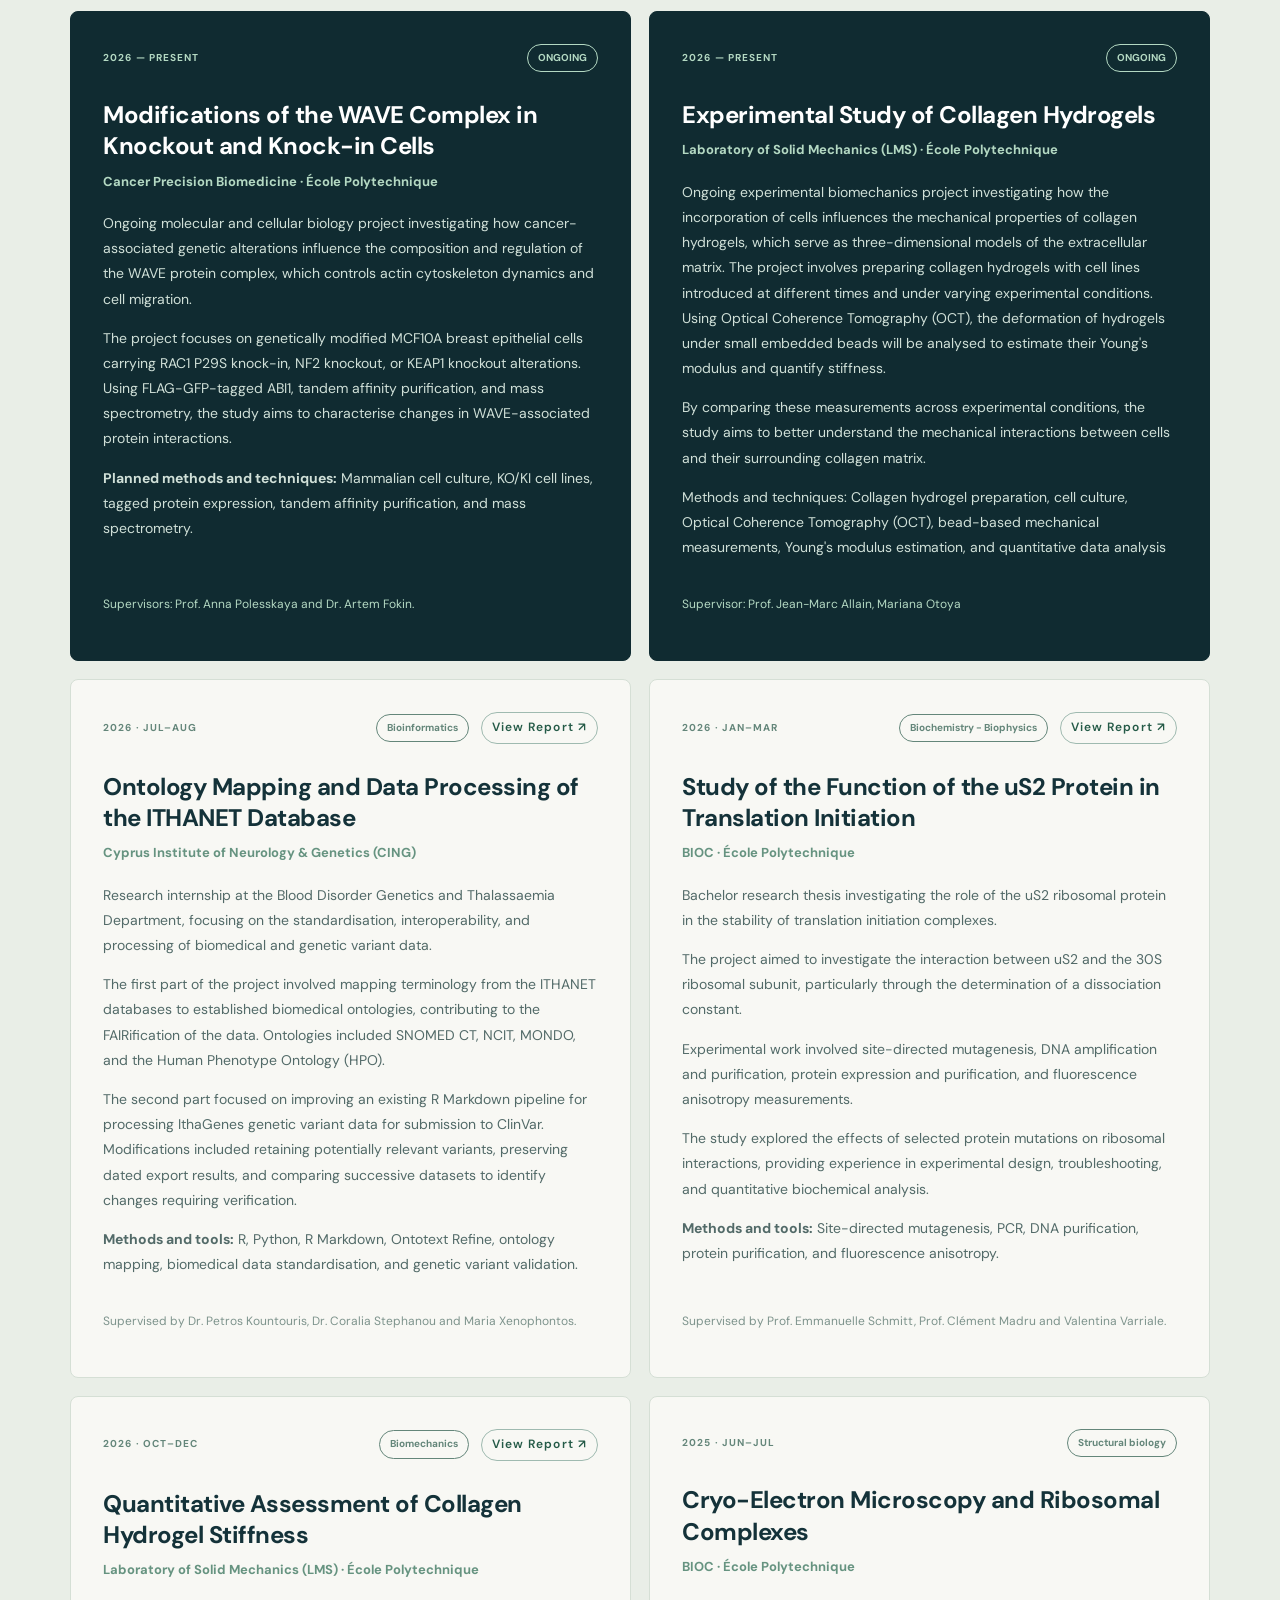
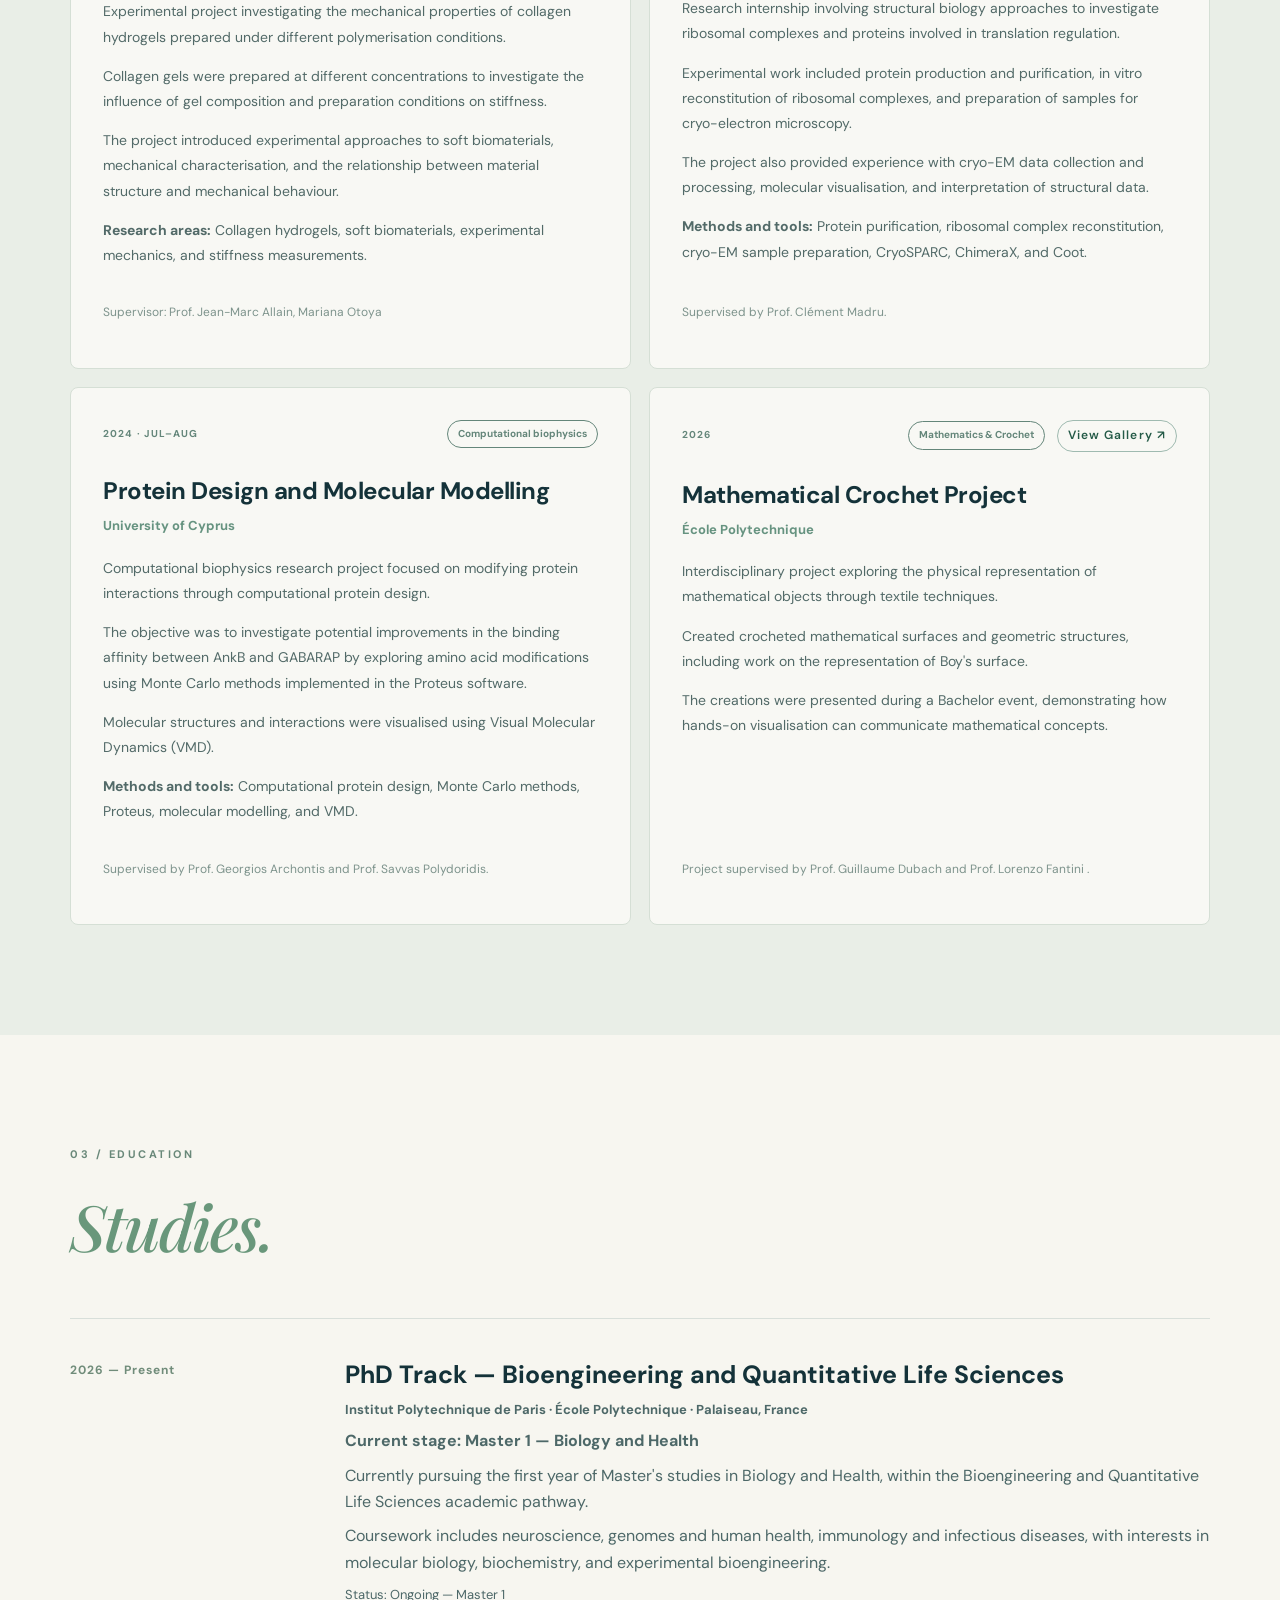
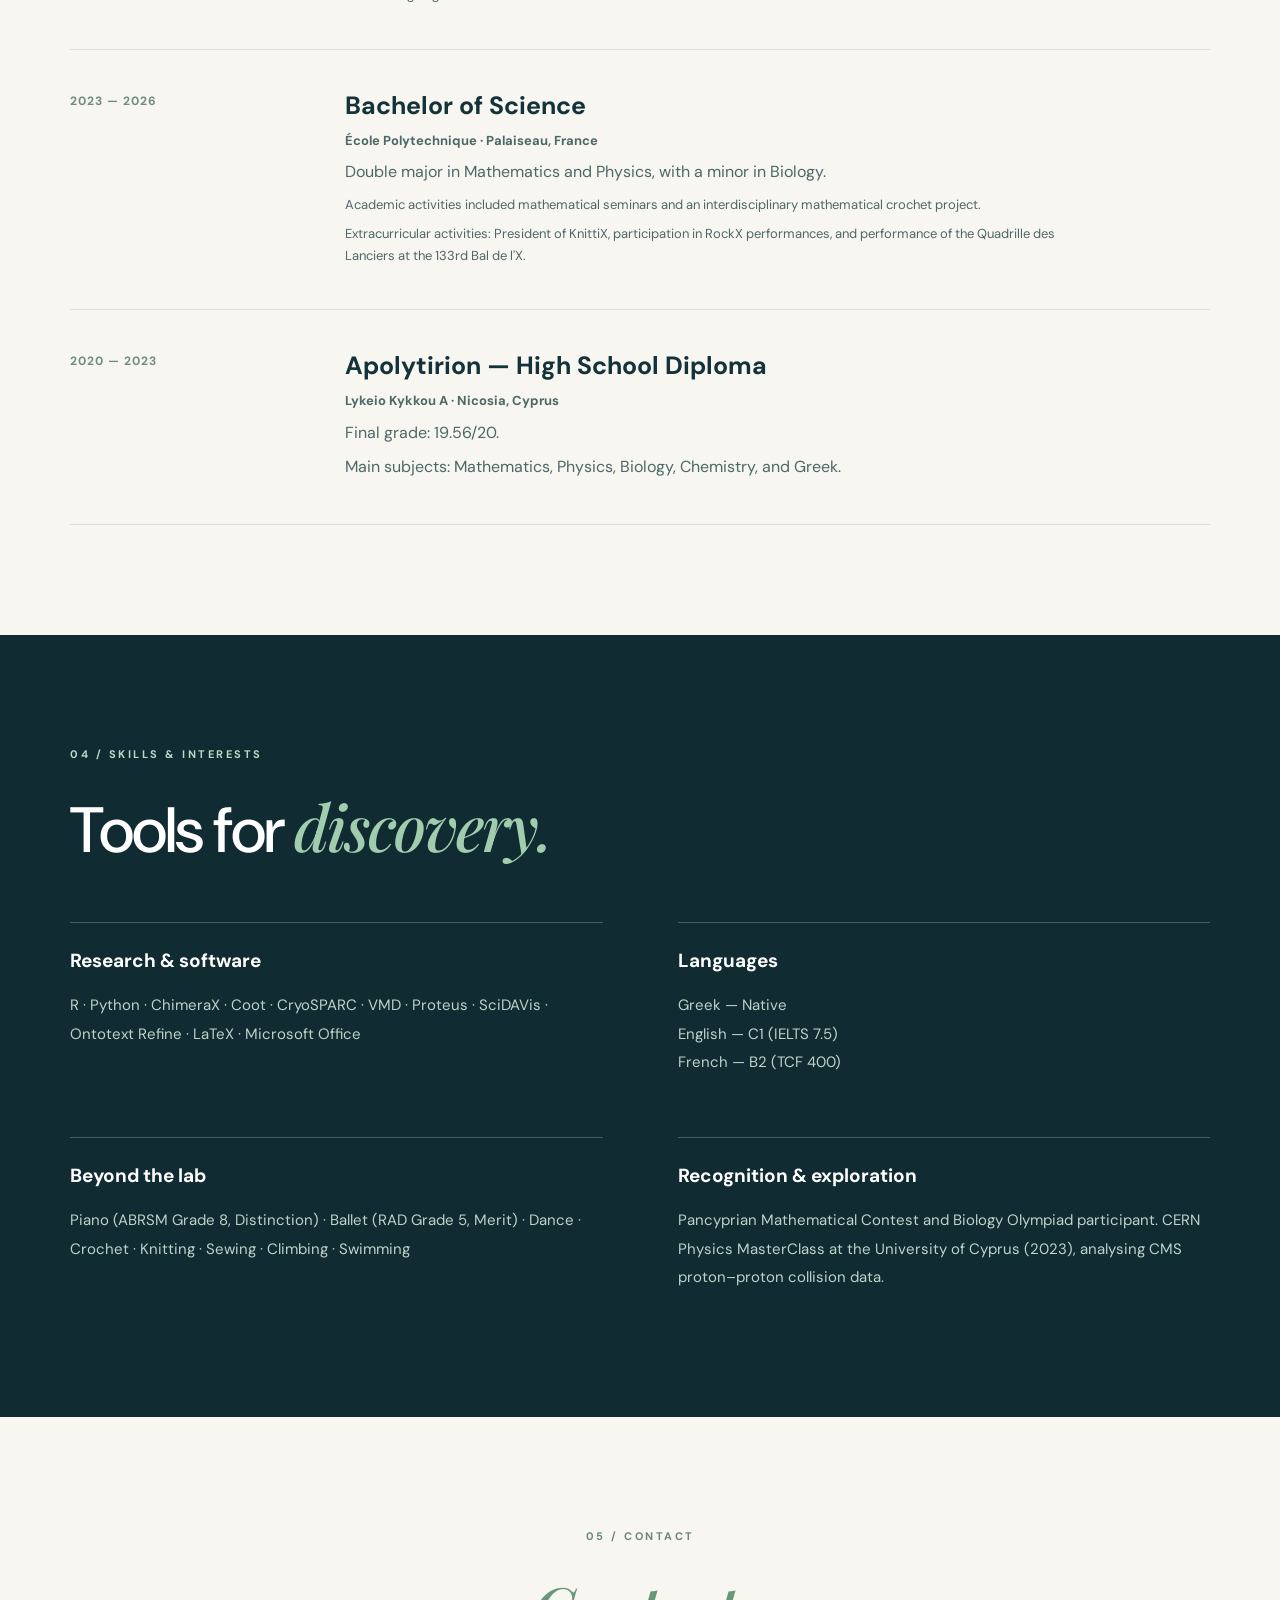
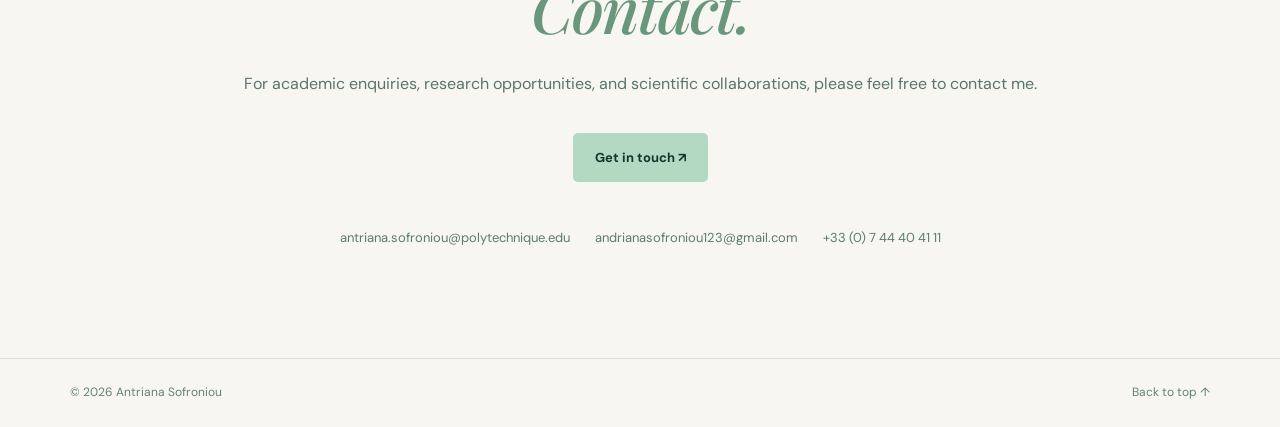
==== commit 30f22215: "Update homepage with profile photo and professional design" ====
--- a/index.html
+++ b/index.html
@@ -13,7 +13,7 @@
 
   <title>Antriana Sofroniou | Academic & Research Portfolio</title>
 
-  <link rel="stylesheet" href="style.css">
+  <link rel="stylesheet" href="style.css?v=3">  
   <script src="script.js" defer></script>
 </head>
 
--- a/style.css
+++ b/style.css
@@ -172,3 +172,46 @@
     padding: 5px;
   }
 }
+
+
+
+/* FIX: Keep language selector beside AS. */
+
+.site-header .nav {
+  display: flex;
+  justify-content: flex-start;
+  align-items: center;
+}
+
+.site-header .nav .brand {
+  flex-shrink: 0;
+}
+
+.site-header .nav .language-switcher {
+  display: inline-flex;
+  align-items: center;
+  gap: 5px;
+  margin-left: 18px;
+  margin-right: 0;
+  flex-shrink: 0;
+}
+
+.site-header .nav .nav-links {
+  margin-left: auto;
+}
+
+/* Mobile navigation */
+
+@media (max-width: 800px) {
+  .site-header .nav .language-switcher {
+    margin-left: 10px;
+  }
+
+  .site-header .nav .menu-toggle {
+    margin-left: auto;
+  }
+
+  .site-header .nav .nav-links {
+    margin-left: 0;
+  }
+}
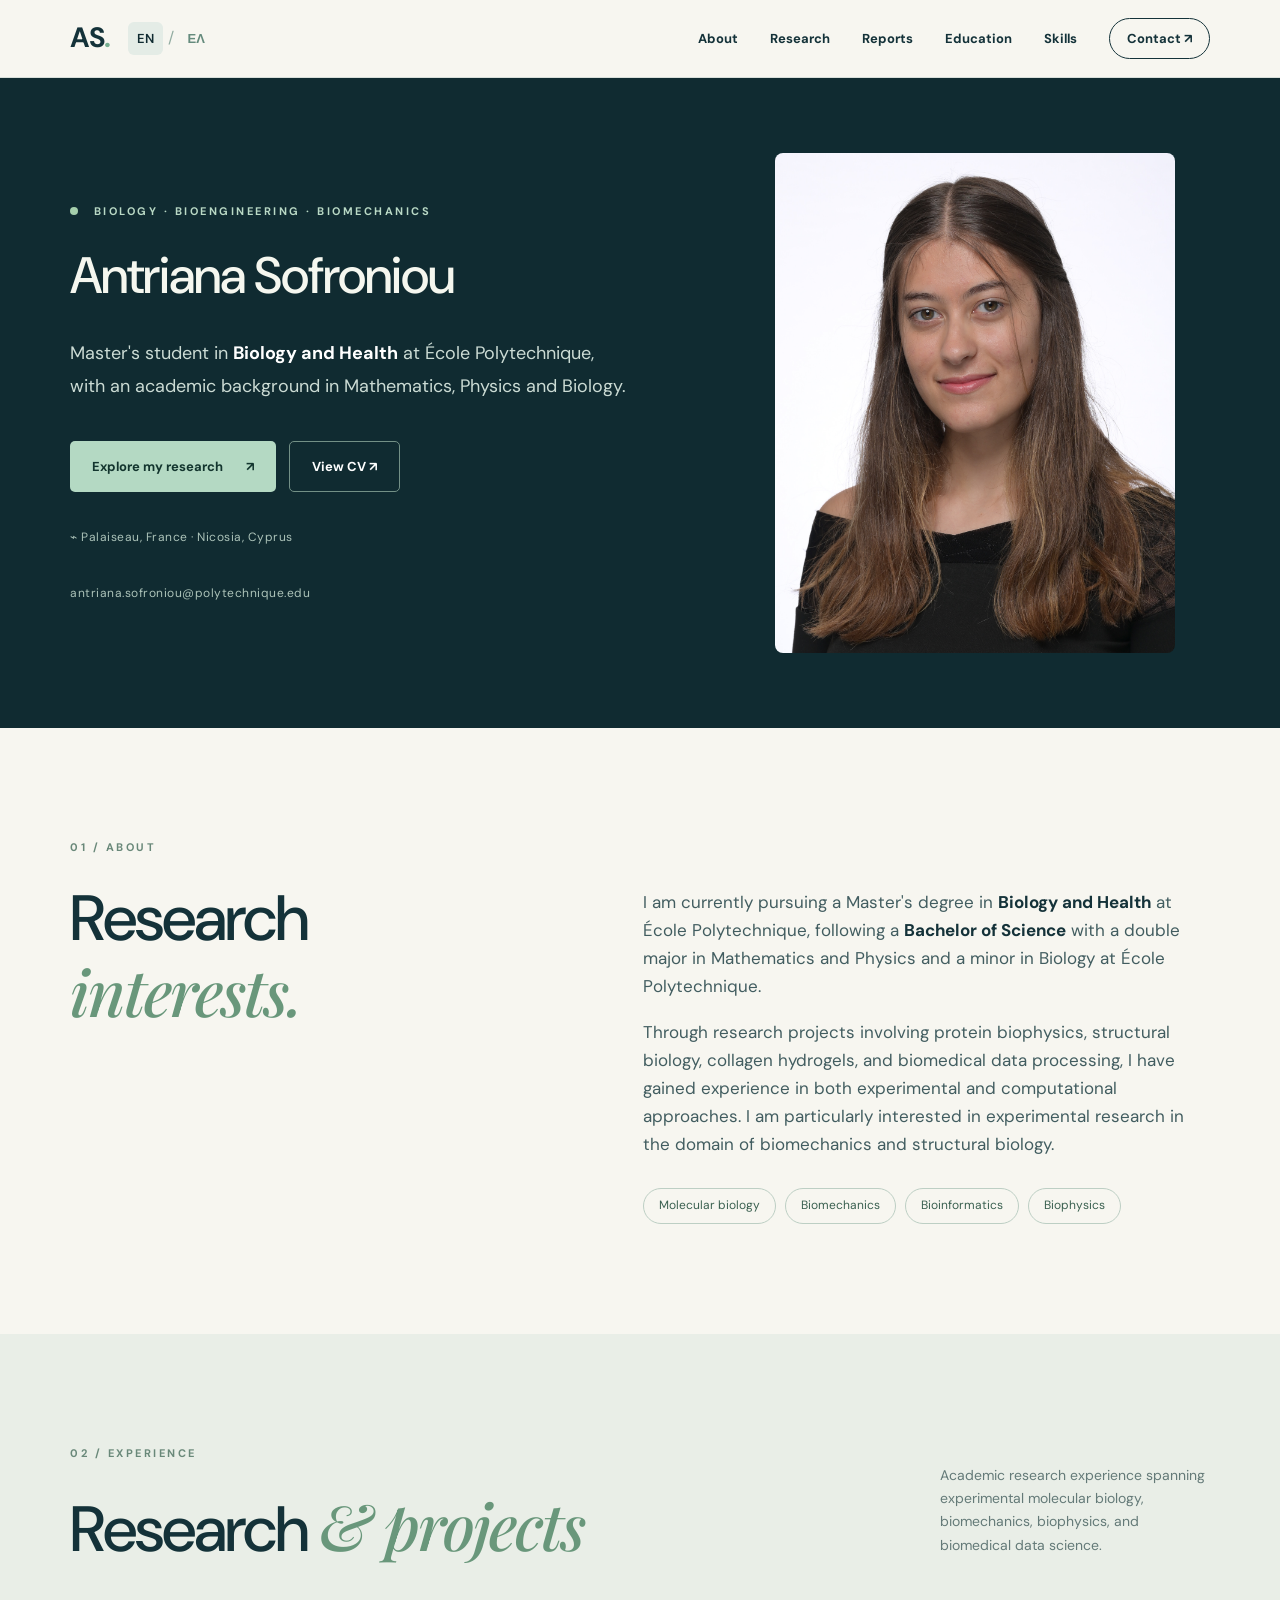
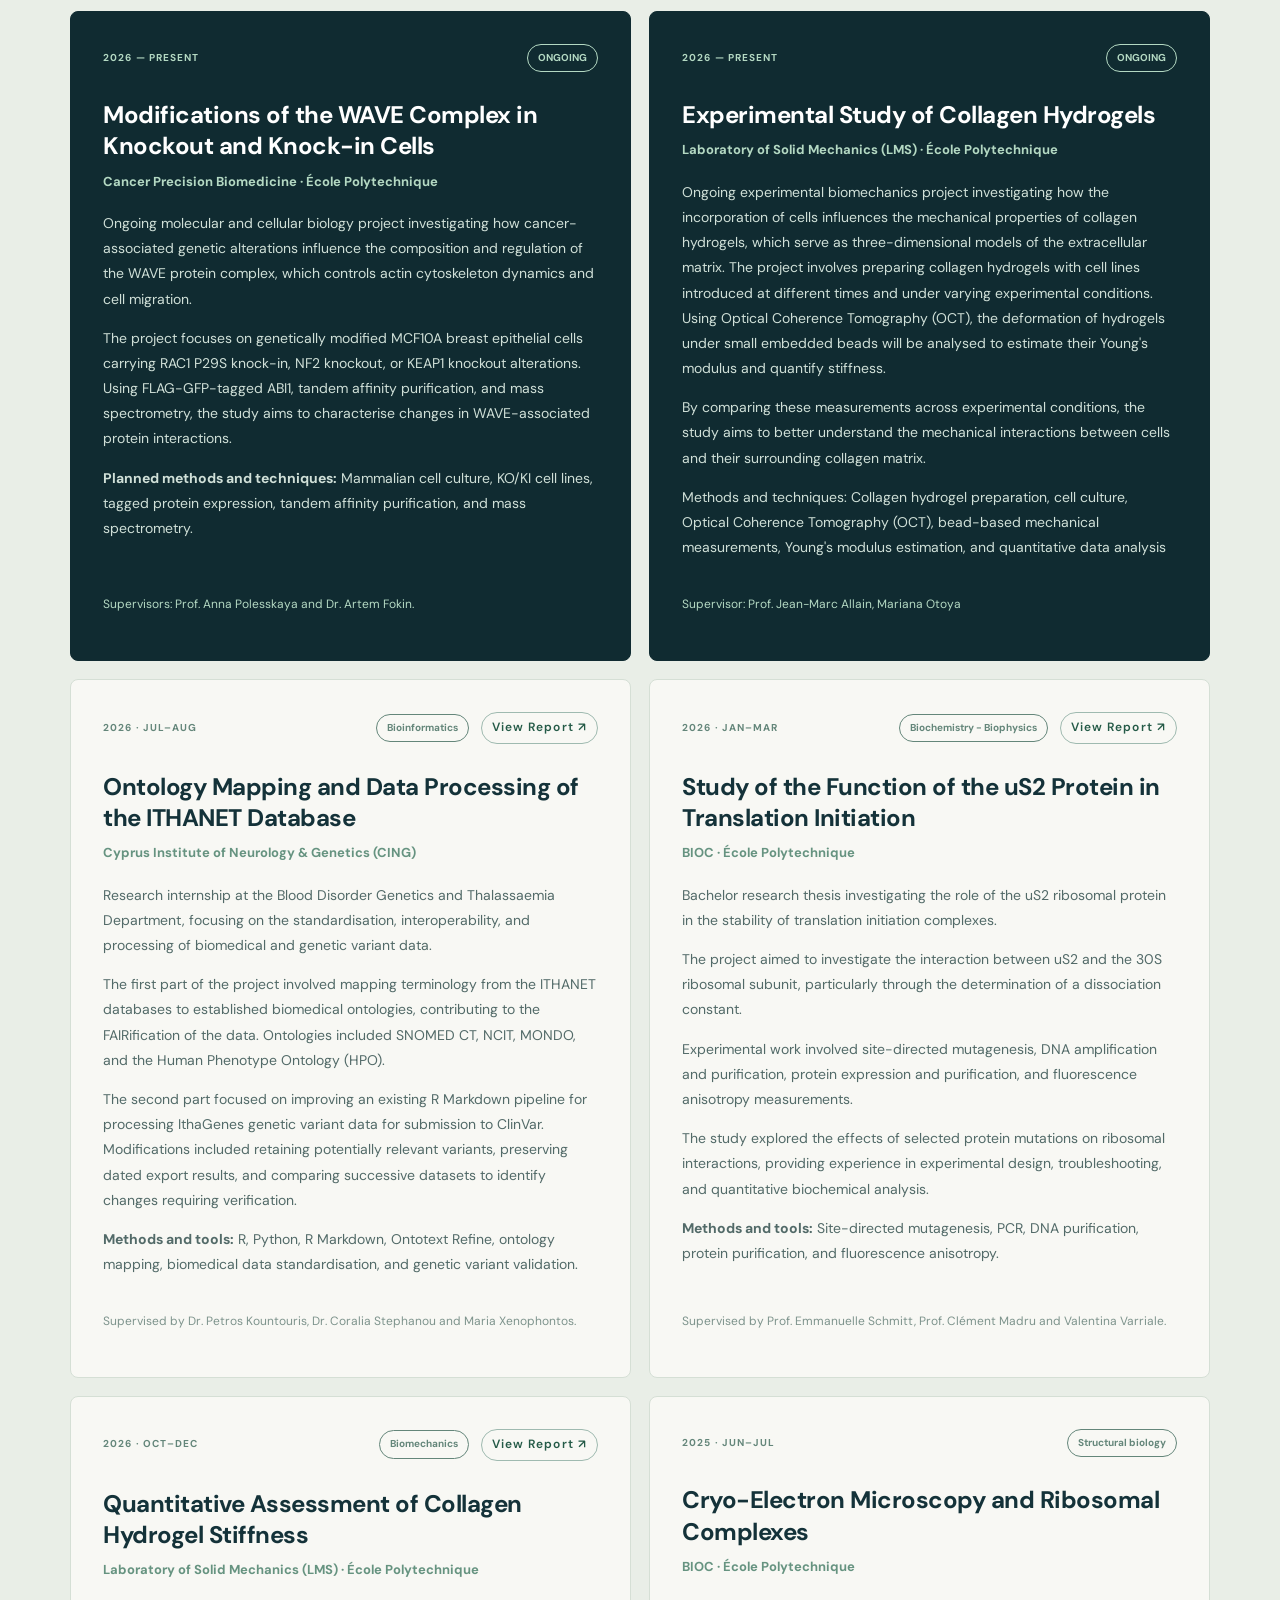
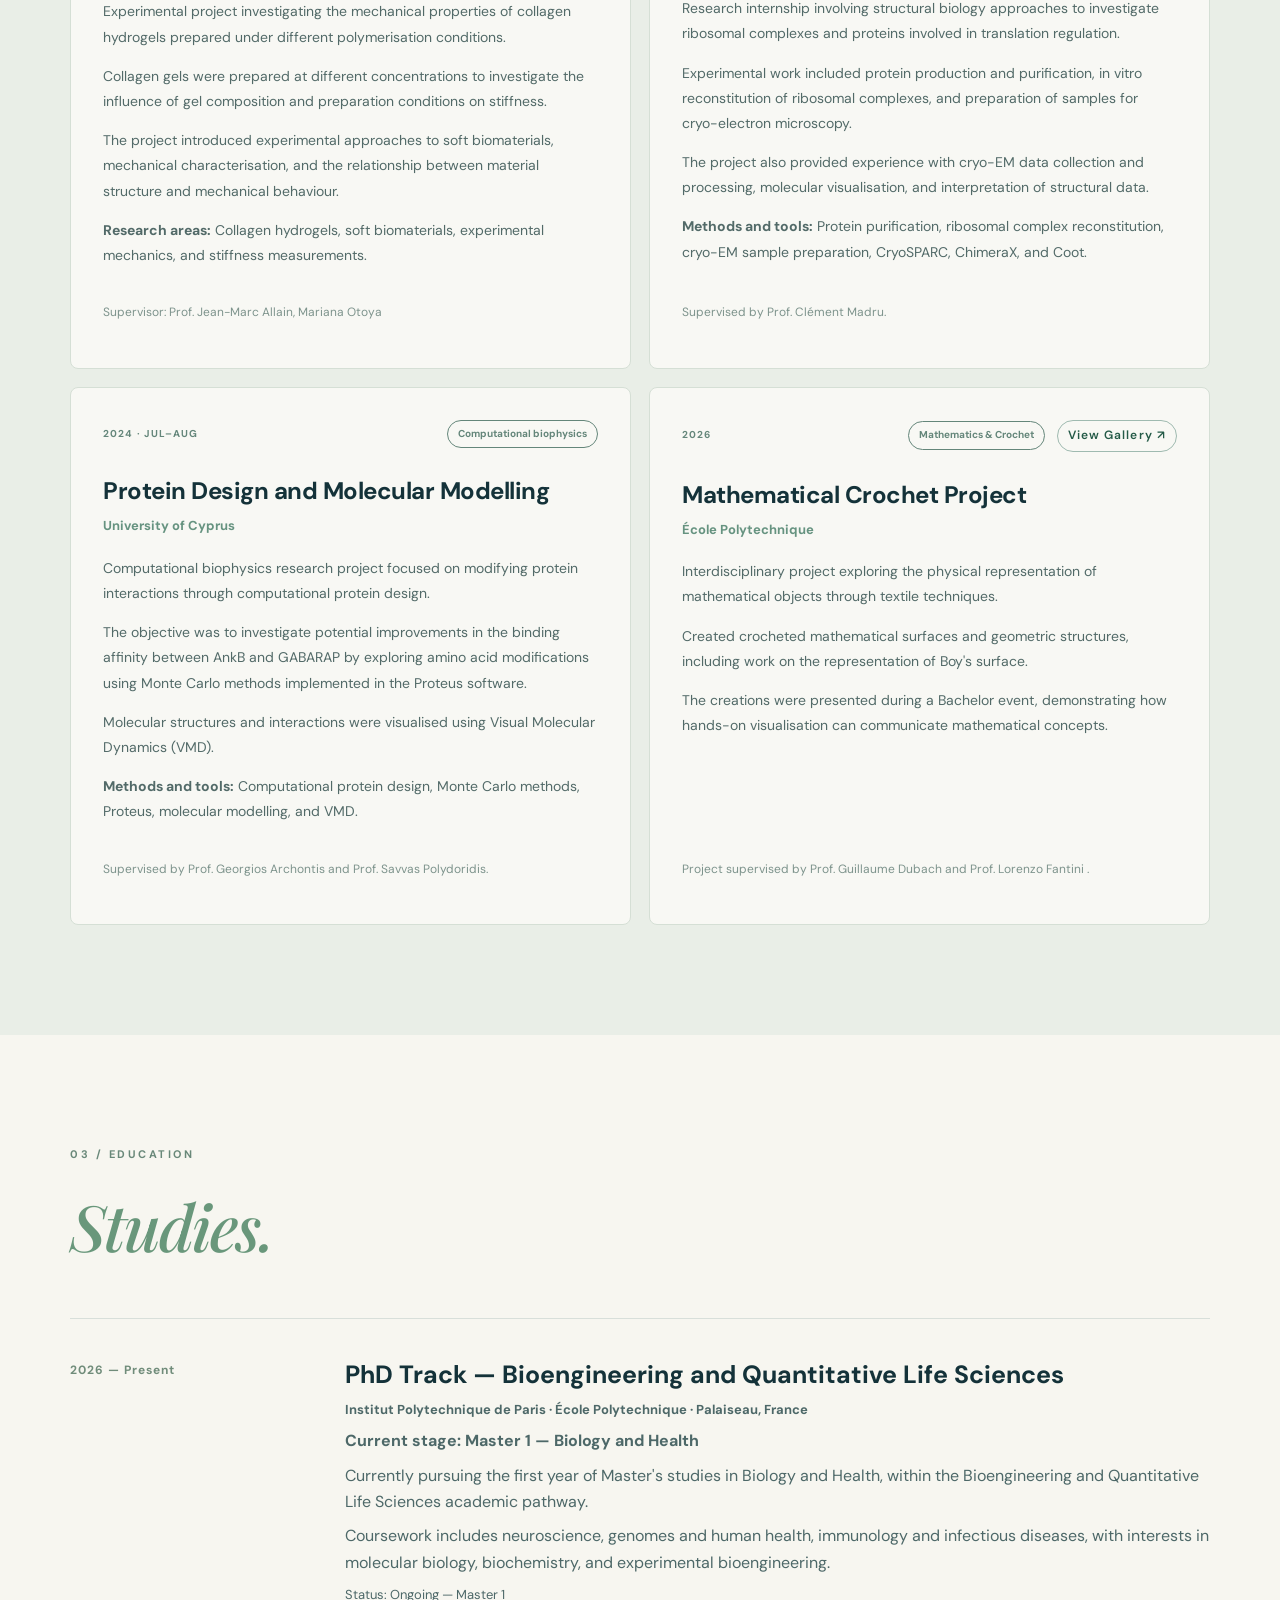
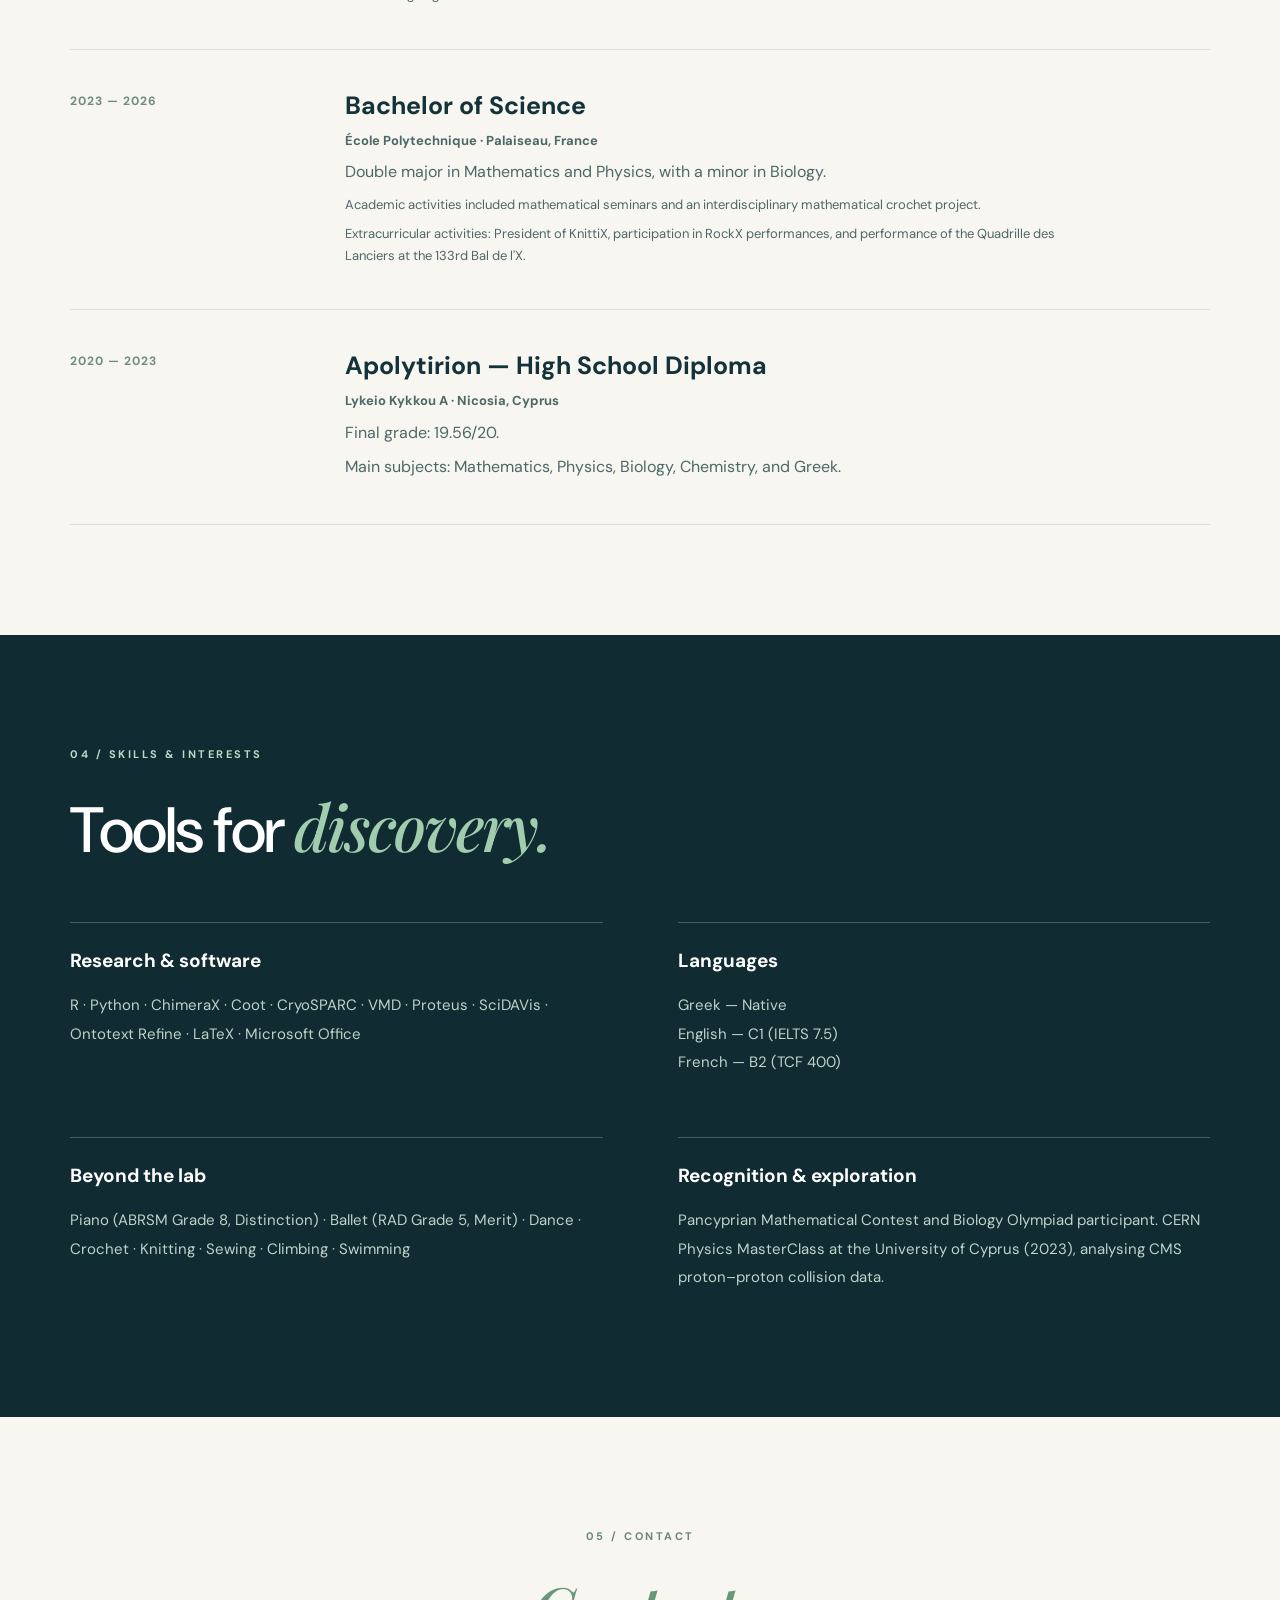
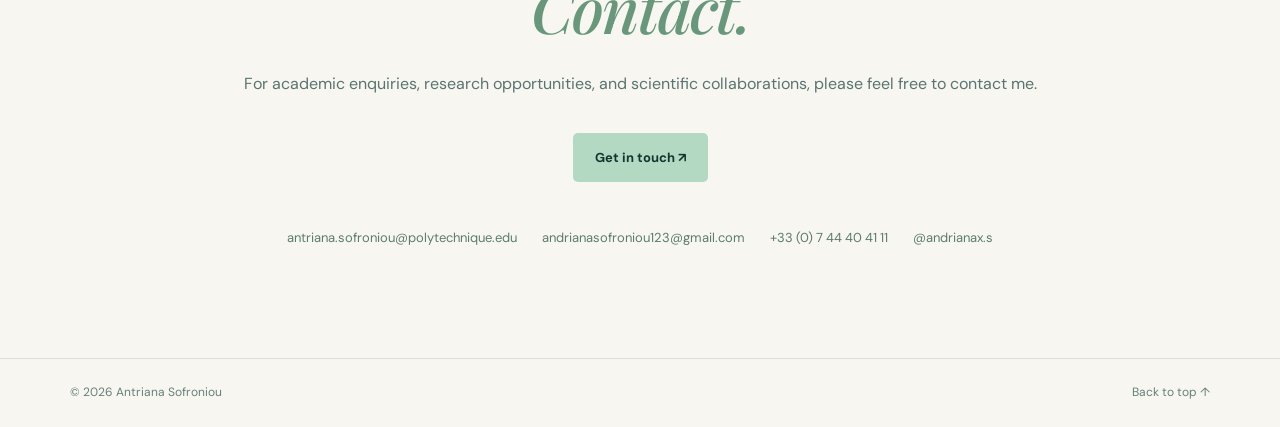
==== commit be7af1fe: "Update homepage with profile photo and professional design" ====
--- a/index.html
+++ b/index.html
@@ -918,6 +918,12 @@
             +33 (0) 7 44 40 41 11
           </a>
 
+          <a href="https://www.instagram.com/andrianax.s/"
+            target="_blank"
+            rel="noopener noreferrer">
+            @andrianax.s
+          </a>
+
         </div>
 
       </div>
